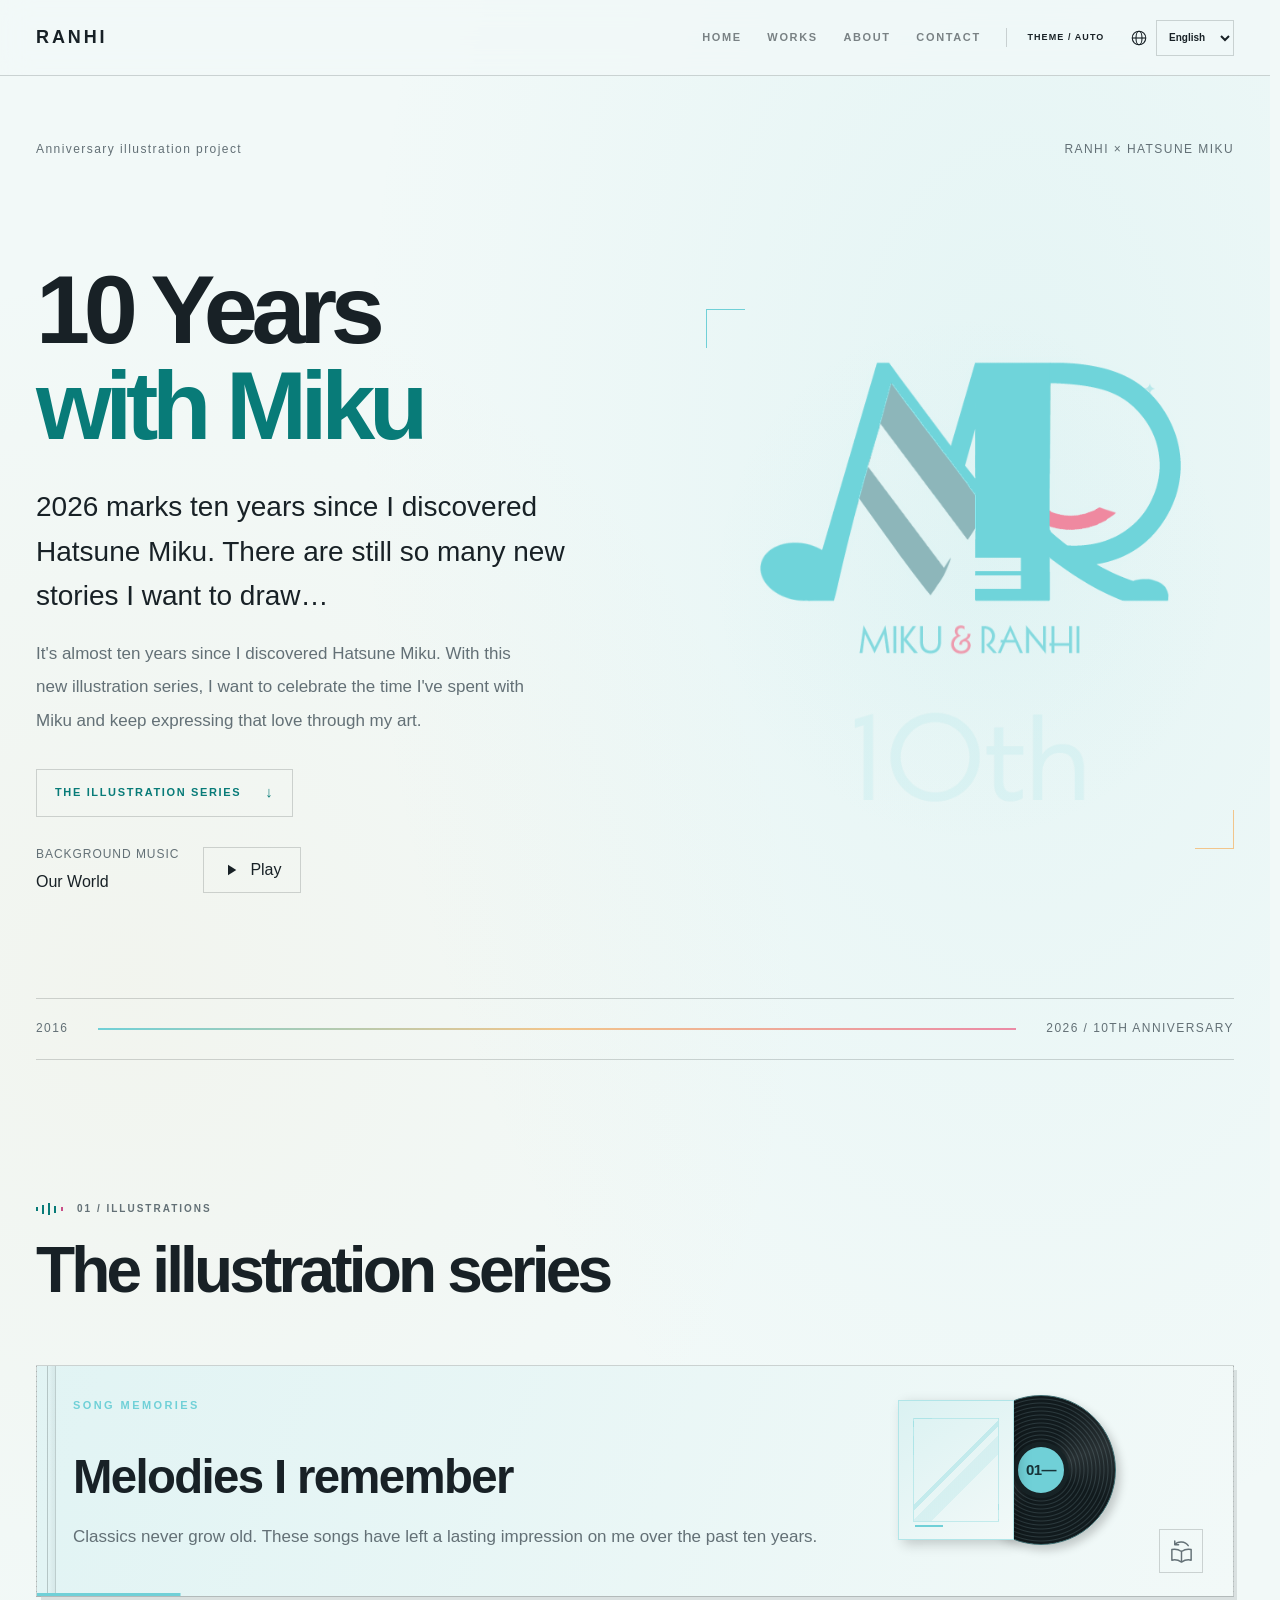
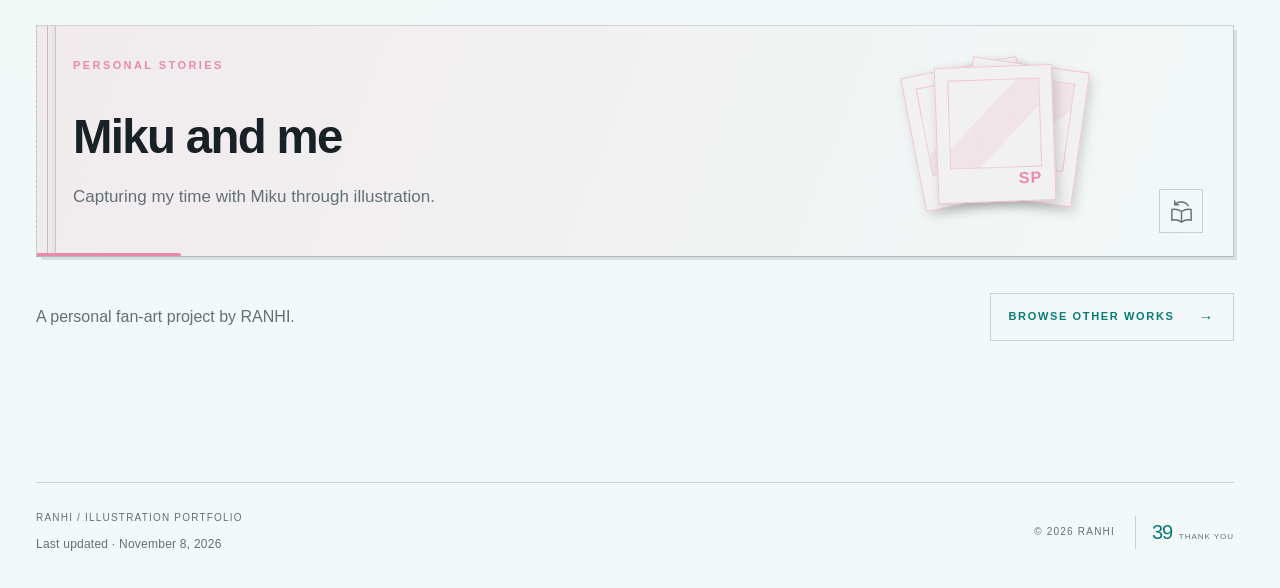
==== 10-years-with-miku/index.html @ 98350a42 "Add Senbonzakura teaser and redesign anniversary albums" ====
<!doctype html>
<html lang="en">
  <head>
    <meta charset="utf-8" />
    <link rel="canonical" href="https://ranhi.net/10-years-with-miku/" />
    <meta name="viewport" content="width=device-width,initial-scale=1" />
    <meta name="description" content="10 Years with Miku — An illustration project by RANHI, celebrating ten years since discovering Hatsune Miku." />
    <title>RANHI — 10 Years with Miku</title>
    <link rel="icon" type="image/png" href="../images/favicon.png" />
    <link rel="apple-touch-icon" href="../images/favicon.png" />
    <script src="../theme.js?v=20261007-1"></script>
    <style>html[data-i18n-state="loading"] body { visibility: hidden; }</style>
    <script src="../i18n.js?v=20261108-5"></script>
    <script src="../anniversary-music.js?v=20261007-1" defer></script>
    <script src="../anniversary-books.js?v=20261108-5" defer></script>
    <script src="../logo-reveal.js?v=20261005-2" defer></script>
    <link rel="stylesheet" href="../style.css" />
    <link rel="stylesheet" href="../atmosphere.css" />
    <link rel="stylesheet" href="../theme.css?v=20260922-8" />
    <link rel="stylesheet" href="../i18n.css?v=20261004-4" />
    <link rel="stylesheet" href="../anniversary.css?v=20261108-5" />
  </head>
  <body class="anniversary-page" data-page-title="anniversaryTitle" data-page-description="anniversaryDescription">
    <header class="site-header">
      <div class="container nav">
        <a class="brand" href="../">RANHI</a>
        <nav class="navlinks" aria-label="Primary">
          <a href="../" data-i18n="home">HOME</a><a href="../works/" data-i18n="works">WORKS</a>
          <a href="../about/" data-i18n="about">ABOUT</a><a href="../contact/" data-i18n="contact">CONTACT</a>
          <button class="theme-toggle" type="button" data-theme-toggle>THEME / AUTO</button>
          <label class="language-picker">
            <svg class="language-icon" viewBox="0 0 24 24" aria-hidden="true" focusable="false">
              <circle cx="12" cy="12" r="9"></circle>
              <ellipse cx="12" cy="12" rx="4" ry="9"></ellipse>
              <path d="M3 12h18"></path>
            </svg>
            <select data-language-select aria-label="Language">
              <option value="zh-Hans" lang="zh-Hans">简体中文</option>
              <option value="zh-Hant" lang="zh-Hant">繁體中文</option>
              <option value="en" lang="en">English</option>
              <option value="ja" lang="ja">日本語</option>
            </select>
          </label>
        </nav>
      </div>
    </header>
    <main>
      <section class="anniversary-hero container" aria-labelledby="anniversary-title">
        <div class="anniversary-topline">
          <p data-i18n="anniversaryLabel">Anniversary illustration project</p>
          <span lang="en">RANHI × HATSUNE MIKU</span>
        </div>
        <div class="anniversary-stage">
          <div>
            <h1 class="anniversary-heading" id="anniversary-title" lang="en"><span>10 Years</span><span>with Miku</span></h1>
            <p class="anniversary-lead" data-i18n="anniversaryLead">2026 marks ten years since I discovered Hatsune Miku. There are still so many new stories I want to draw…</p>
            <p class="anniversary-intro" data-i18n="anniversaryIntro">It's almost ten years since I discovered Hatsune Miku. With this new illustration series, I want to celebrate the time I've spent with Miku and keep expressing that love through my art.</p>
            <a class="text-link" href="#series" data-i18n="anniversaryExplore">THE ILLUSTRATION SERIES <span aria-hidden="true">↓</span></a>
            <div class="anniversary-music" data-music-player>
              <div class="anniversary-music-track">
                <span data-i18n="musicLabel">BACKGROUND MUSIC</span>
                <span lang="en">Our World</span>
              </div>
              <audio id="anniversary-audio" src="../audio/our-world.mp3" preload="none" loop controls></audio>
              <button class="anniversary-music-toggle" type="button" aria-controls="anniversary-audio" data-music-toggle data-state="paused" hidden>
                <svg class="music-play-icon" viewBox="0 0 24 24" aria-hidden="true"><path d="M8 5v14l11-7z" /></svg>
                <svg class="music-pause-icon" viewBox="0 0 24 24" aria-hidden="true"><path d="M6 5h4v14H6zm8 0h4v14h-4z" /></svg>
                <span class="music-play-label" data-i18n="musicPlay">Play</span>
                <span class="music-pause-label" data-i18n="musicPause">Pause</span>
              </button>
              <p class="anniversary-music-error" data-music-error data-i18n="musicError" role="status" hidden>Unable to play the music. Please try again.</p>
            </div>
          </div>
          <div class="anniversary-emblem anniversary-emblem--animated">
            <div class="anniversary-logo-player" data-logo-player role="img" aria-label="MIKU &amp; RANHI 10th" lang="en">
              <!-- Static fallback also supplies the exact final frame and reduced-motion view. -->
              <svg class="anniversary-logo" viewBox="247 289 506 520" aria-hidden="true" focusable="false">
                <image href="../images/10-years-with-miku.png?v=20261004-2" width="1000" height="1000" />
              </svg>
              <canvas class="anniversary-logo-canvas" width="1000" height="1000" aria-hidden="true" hidden></canvas>
            </div>
          </div>
        </div>
        <div class="anniversary-dateline" lang="en">
          <span>2016</span><span class="anniversary-thread" aria-hidden="true"></span><span>2026 / 10TH ANNIVERSARY</span>
        </div>
      </section>
      <section class="section anniversary-series container" id="series" aria-labelledby="series-title">
        <div class="section-head">
          <div>
            <p class="eyebrow" lang="en">01 / ILLUSTRATIONS</p>
            <h2 id="series-title" data-i18n="anniversarySeries">The illustration series</h2>
          </div>
        </div>
        <div class="series-paths" role="group" aria-label="Series">
          <button class="series-path series-path--songs" type="button" aria-controls="song-series" aria-expanded="false" disabled>
            <span class="series-book-cover">
            <span class="series-cover-label" lang="en">SONG MEMORIES</span>
            <span class="series-cover-object cover-record" aria-hidden="true"><span class="cover-record-disc"><span lang="en">01—</span></span><span class="cover-record-jacket"></span><span class="cover-notes"><i>♪</i><i>♫</i><i>♪</i></span></span>
            <strong data-i18n="seriesSongTitle">Melodies I remember</strong>
            <span class="series-cover-description" data-i18n="seriesSongLead">Classics never grow old. These songs have left a lasting impression on me over the past ten years.</span>
            <span class="series-path-arrow" aria-hidden="true"><svg class="book-motion-icon" viewBox="0 0 28 28" aria-hidden="true" focusable="false"><path d="M14 14c-3-2-6-3-10-2v11c4-1 7 0 10 2 3-2 6-3 10-2V12c-4-1-7 0-10 2Zm0 0v11M21 8C18 3 10 3 7 7M7 3v4h4"/></svg></span>
            </span>
          </button>
        <section class="series-track series-track--songs series-book-panel" id="song-series" aria-labelledby="song-title">
          <div class="series-sheet">
          <header class="series-track-heading">
            <p class="eyebrow" lang="en">01— / SONG MEMORIES</p>
            <button class="series-book-close" type="button" data-close-book="song-series" hidden><span data-i18n="seriesBookClose">Close sketchbook</span><svg class="book-motion-icon" viewBox="0 0 28 28" aria-hidden="true" focusable="false"><path d="M14 14c-3-2-6-3-10-2v11c4-1 7 0 10 2 3-2 6-3 10-2V12c-4-1-7 0-10 2Zm0 0v11M7 8c3-5 11-5 14-1m0-4v4h-4"/></svg></button>
            <h3 id="song-title" data-i18n="seriesSongTitle">Melodies I remember</h3>
            <p data-i18n="seriesSongLead">Classics never grow old. These songs have left a lasting impression on me over the past ten years.</p>
          </header>
          <figure class="series-teaser" id="song01">
            <div class="record-sleeve">
              <span class="record-disc" aria-hidden="true"><span>01</span></span>
            <div class="series-teaser-art">
              <img src="../images/01-senbonzakura-teaser.webp" width="1600" height="1600" loading="lazy" decoding="async" alt="Silhouette preview of Hatsune Miku for Senbonzakura" />
            </div>
              <p class="record-catalog" lang="en"><span>RANHI / 10 YEARS WITH MIKU</span><span>01</span></p>
            </div>
            <figcaption class="series-teaser-copy">
              <span class="series-teaser-number" aria-hidden="true">01</span>
              <p class="eyebrow" lang="en">ILLUSTRATION / SONG MEMORIES</p>
              <h4 data-i18n="seriesSong01">Senbonzakura</h4>
              <p class="series-teaser-note" data-i18n="seriesSong01Note">The song that introduced me to Miku.</p>
              <p class="series-teaser-status" data-i18n="seriesTeaser">Preview · In progress</p>
            </figcaption>
          </figure>
          </div>
        </section>
          <button class="series-path series-path--sp" type="button" aria-controls="special-series" aria-expanded="false" disabled>
            <span class="series-book-cover">
            <span class="series-cover-label" lang="en">PERSONAL STORIES</span>
            <span class="series-cover-object cover-pages" aria-hidden="true"><span class="cover-page"></span><span class="cover-page"></span><span class="cover-page"><span lang="en">SP</span></span><span class="cover-sketch-marks"><i></i><i></i><i></i></span></span>
            <strong data-i18n="seriesSpTitle">Miku and me</strong>
            <span class="series-cover-description" data-i18n="seriesSpLead">Capturing my time with Miku through illustration.</span>
            <span class="series-path-arrow" aria-hidden="true"><svg class="book-motion-icon" viewBox="0 0 28 28" aria-hidden="true" focusable="false"><path d="M14 14c-3-2-6-3-10-2v11c4-1 7 0 10 2 3-2 6-3 10-2V12c-4-1-7 0-10 2Zm0 0v11M21 8C18 3 10 3 7 7M7 3v4h4"/></svg></span>
            </span>
          </button>
        <section class="series-track series-track--sp series-book-panel" id="special-series" aria-labelledby="sp-title">
          <div class="series-sheet">
          <header class="series-track-heading">
            <p class="eyebrow" lang="en">SP / PERSONAL STORIES</p>
            <button class="series-book-close" type="button" data-close-book="special-series" hidden><span data-i18n="seriesBookClose">Close sketchbook</span><svg class="book-motion-icon" viewBox="0 0 28 28" aria-hidden="true" focusable="false"><path d="M14 14c-3-2-6-3-10-2v11c4-1 7 0 10 2 3-2 6-3 10-2V12c-4-1-7 0-10 2Zm0 0v11M7 8c3-5 11-5 14-1m0-4v4h-4"/></svg></button>
            <h3 id="sp-title" data-i18n="seriesSpTitle">Miku and me</h3>
            <p data-i18n="seriesSpLead">Capturing my time with Miku through illustration.</p>
          </header>
          <article class="anniversary-artwork" id="sp01" aria-labelledby="sp01-title">
            <div class="series-art-topline"><span class="series-code" lang="en">SP01</span><span data-i18n="sp01Chapter">Our first encounter</span><time datetime="2026-10-27">2026.10.27</time></div>
            <figure class="series-art-figure">
              <a class="series-art-link" href="../images/sp01-meeting-you-is-the-greatest-gift.webp" target="_blank" rel="noopener noreferrer">
                <img src="../images/sp01-meeting-you-is-the-greatest-gift.webp" srcset="../images/sp01-meeting-you-is-the-greatest-gift-1280.webp 1280w, ../images/sp01-meeting-you-is-the-greatest-gift.webp 2560w" sizes="(max-width: 760px) 92vw, (max-width: 1400px) 94vw, 1320px" width="2560" height="1785" loading="lazy" alt="SP01 — Hatsune Miku reaches out from a drawing on a monitor to meet RANHI's hand." />
              </a>
              <figcaption><span lang="en">SP01 / 10 YEARS WITH MIKU</span><a href="../images/sp01-meeting-you-is-the-greatest-gift.webp" target="_blank" rel="noopener noreferrer" data-i18n="seriesViewImage">Open image ↗</a></figcaption>
            </figure>
            <div class="series-art-copy">
              <div><p class="eyebrow" data-i18n="sp01Occasion">24th birthday · Ten years with Miku</p><h4 id="sp01-title" data-i18n="sp01Title">Meeting You Is the Greatest Gift</h4></div>
              <div class="series-art-notes">
                <p data-i18n="sp01Note1">Back in my hometown, I didn't have my usual drawing setup, so this came a little late. I finished it in a loose, sketch-like style to mark my 24th birthday and ten years since discovering Hatsune Miku.</p>
                <p data-i18n="sp01Note2">This is a recreation of a work that あさひクロイ created eleven years ago, revisiting my encounter with Miku around ten years ago. Meeting you was the greatest gift of all.</p>
                <p class="series-credit" data-i18n="sp01Credit">Recreation / tribute: based on a work by あさひクロイ from eleven years ago.</p>
              </div>
            </div>
          </article>
          </div>
        </section>
        </div>
        <div class="anniversary-afterword">
          <p data-i18n="anniversaryPersonal">A personal fan-art project by RANHI.</p>
          <a class="text-link" href="../works/" data-i18n="anniversaryOtherWorks">BROWSE OTHER WORKS <span aria-hidden="true">→</span></a>
        </div>
      </section>
    </main>
    <footer class="footer container">
      <div class="footer-meta">
        <span lang="en">RANHI / ILLUSTRATION PORTFOLIO</span>
        <span class="last-updated"><span data-i18n="lastUpdated">Last updated</span> · <time data-last-updated datetime="2026-11-08">November 8, 2026</time></span>
      </div>
      <div class="footer-signoff">
        <span>© 2026 RANHI</span>
        <span class="miku-signature" lang="en" aria-label="39 — Thank you"><b aria-hidden="true">39</b><small aria-hidden="true">THANK YOU</small></span>
      </div>
    </footer>
  </body>
</html>
---- style.css ----
:root {
  --ink: #182126;
  --paper: #f4f5f2;
  --line: rgba(24, 33, 38, 0.18);
  --muted: #637076;
  --aqua: #67d7d2;
}
* {
  box-sizing: border-box;
}
html {
  scroll-behavior: smooth;
}
body {
  margin: 0;
  background: var(--paper);
  color: var(--ink);
  font-family: Inter, "Noto Sans JP", "Helvetica Neue", Arial, sans-serif;
  line-height: 1.65;
  overflow-x: hidden;
}
a {
  color: inherit;
  text-decoration: none;
}
img {
  display: block;
  max-width: 100%;
}
button {
  font: inherit;
}
.container {
  width: min(1220px, calc(100% - 72px));
  margin: auto;
}
.site-header {
  height: 76px;
  border-bottom: 1px solid var(--line);
  background: rgba(244, 245, 242, 0.9);
  backdrop-filter: blur(15px);
  position: sticky;
  top: 0;
  z-index: 10;
}
.site-header--overlay {
  position: absolute;
  width: 100%;
  background: linear-gradient(#06151c80, transparent);
  border: 0;
  backdrop-filter: none;
  color: #fff;
}
.nav {
  height: 100%;
  display: flex;
  align-items: center;
  justify-content: space-between;
}
.brand {
  font-size: 18px;
  font-weight: 800;
  letter-spacing: 0.16em;
}
.navlinks {
  display: flex;
  align-items: center;
  gap: 30px;
  font-size: 11px;
  font-weight: 600;
  letter-spacing: 0.15em;
}
.navlinks a {
  opacity: 0.55;
  transition: opacity 0.2s;
}
.navlinks a:hover,
.navlinks a[aria-current="page"] {
  opacity: 1;
}
.hero {
  min-height: 100svh;
  position: relative;
  isolation: isolate;
  display: grid;
  align-items: end;
  padding: 132px 0 66px;
  color: #fff;
  overflow: hidden;
}
.hero-background {
  position: absolute;
  inset: -22px;
  background: url("images/cover-the-new-mirai.webp") center/cover no-repeat;
  filter: brightness(0.77) saturate(0.84) blur(5px);
  z-index: -2;
}
.hero-shade {
  position: absolute;
  inset: 0;
  background:
    linear-gradient(115deg, rgba(5, 20, 28, 0.52), rgba(5, 20, 28, 0.04) 65%),
    linear-gradient(0deg, rgba(5, 20, 28, 0.36), transparent 55%);
  z-index: -1;
}
.hero-layout {
  display: flex;
  justify-content: flex-start;
}
.glass-panel {
  width: min(560px, 100%);
  padding: clamp(32px, 5vw, 70px);
  border: 1px solid rgba(255, 255, 255, 0.4);
  background: linear-gradient(
    135deg,
    rgba(255, 255, 255, 0.22),
    rgba(255, 255, 255, 0.06)
  );
  box-shadow:
    0 20px 70px rgba(0, 0, 0, 0.24),
    inset 0 1px rgba(255, 255, 255, 0.28);
  backdrop-filter: blur(18px);
  border-radius: 3px;
}
.eyebrow {
  margin: 0;
  color: var(--muted);
  font-size: 10px;
  font-weight: 600;
  letter-spacing: 0.2em;
}
.eyebrow--light {
  color: rgba(255, 255, 255, 0.83);
}
.glass-panel h1,
.page-intro h1 {
  font-size: clamp(64px, 10vw, 148px);
  line-height: 0.82;
  letter-spacing: -0.075em;
  margin: 30px 0 23px;
}
.hero-subtitle {
  font-size: clamp(17px, 2.1vw, 25px);
  line-height: 1.1;
  letter-spacing: 0.09em;
  margin: 0;
}
.hero-footer {
  margin-top: 64px;
  padding-top: 15px;
  border-top: 1px solid rgba(255, 255, 255, 0.42);
  display: flex;
  align-items: center;
  justify-content: space-between;
  font-size: 10px;
  letter-spacing: 0.17em;
}
.hero-footer a {
  font-weight: 700;
}
.hero-footer span {
  font-size: 1.2em;
}
.section {
  padding: clamp(84px, 11vw, 165px) 0;
}
.section-head {
  display: flex;
  justify-content: space-between;
  align-items: flex-end;
  gap: 32px;
  margin-bottom: 56px;
}
.section h2 {
  font-size: clamp(43px, 6vw, 78px);
  line-height: 0.93;
  letter-spacing: -0.06em;
  margin: 15px 0 0;
}
.text-link {
  display: inline-flex;
  gap: 15px;
  border-bottom: 1px solid currentColor;
  padding-bottom: 7px;
  font-size: 11px;
  font-weight: 700;
  letter-spacing: 0.15em;
  white-space: nowrap;
}
.text-link span {
  font-size: 1.35em;
  line-height: 0.7;
}
.work-grid {
  display: grid;
  grid-template-columns: repeat(2, minmax(0, 1fr));
  gap: 76px 30px;
}
.thumb {
  background: #e4e9e7;
  overflow: hidden;
}
.thumb img {
  width: 100%;
  height: auto;
  transition:
    transform 0.55s cubic-bezier(0.2, 0.7, 0.2, 1),
    filter 0.4s;
}
.work-card:hover img {
  transform: scale(1.018);
  filter: saturate(1.08);
}
.card-meta {
  display: flex;
  justify-content: space-between;
  margin-top: 14px;
  color: var(--muted);
  font-size: 10px;
  letter-spacing: 0.15em;
}
.work-card h3 {
  font-size: clamp(17px, 2vw, 23px);
  letter-spacing: -0.03em;
  line-height: 1.15;
  margin: 10px 0 5px;
}
.work-card p,
.type {
  margin: 0;
  color: var(--muted);
  font-size: 12px;
  letter-spacing: 0.03em;
}
.artist-intro {
  border-top: 1px solid var(--line);
  border-bottom: 1px solid var(--line);
}
.about-grid,
.about-page-grid {
  display: grid;
  grid-template-columns: repeat(2, minmax(0, 1fr));
  gap: clamp(45px, 10vw, 170px);
}
.intro-copy,
.bio {
  font-size: clamp(17px, 2vw, 23px);
  line-height: 1.75;
  margin: 0 0 36px;
}
.contact-callout h2 {
  font-size: clamp(54px, 9.5vw, 145px);
  letter-spacing: -0.08em;
  line-height: 0.82;
  margin: 22px 0 52px;
}
.text-link--large {
  font-size: 13px;
}
.footer {
  border-top: 1px solid var(--line);
  padding: 27px 0 33px;
  display: flex;
  justify-content: space-between;
  color: var(--muted);
  font-size: 10px;
  letter-spacing: 0.12em;
}
.page-intro {
  padding: clamp(92px, 13vw, 170px) 0 clamp(68px, 9vw, 110px);
  border-bottom: 1px solid var(--line);
}
.page-intro h1 {
  margin: 24px 0 30px;
}
.works-intro h1 {
  font-size: clamp(57px, 9vw, 132px);
}
.page-lead {
  max-width: 550px;
  margin: 0;
  color: var(--muted);
  font-size: 15px;
}
.about-page-grid {
  padding: clamp(75px, 10vw, 140px) 0;
}
.facts {
  display: grid;
  grid-template-columns: repeat(2, minmax(0, 1fr));
  gap: 26px;
}
.facts--stack {
  display: grid;
  grid-template-columns: 1fr;
  gap: 24px;
}
.fact {
  border-top: 1px solid var(--line);
  padding-top: 11px;
}
.fact span,
.detail dt,
.notes > span,
.variant > span {
  color: var(--muted);
  font-size: 10px;
  font-weight: 600;
  letter-spacing: 0.16em;
}
.fact strong {
  display: block;
  font-size: 15px;
  line-height: 1.55;
  margin-top: 7px;
}
.fact small {
  color: var(--muted);
  font-size: 11px;
  font-weight: 500;
}
.detail {
  display: grid;
  grid-template-columns: minmax(0, 1.32fr) minmax(290px, 0.68fr);
  align-items: start;
  gap: clamp(42px, 7vw, 104px);
  padding: clamp(75px, 11vw, 145px) 0;
  border-bottom: 1px solid var(--line);
  scroll-margin-top: 76px;
}
.detail-image {
  background: #e4e9e7;
}
.detail-image img {
  width: 100%;
  height: auto;
  opacity: 1;
  transition: opacity 0.11s ease;
}
.detail-image img.is-changing {
  opacity: 0.12;
}
.detail-info {
  padding-top: 6px;
}
.detail-info h2 {
  font-size: clamp(34px, 4.2vw, 58px);
  line-height: 0.98;
  letter-spacing: -0.06em;
  margin: 14px 0 10px;
}
.detail-info .type {
  margin-bottom: 31px;
}
.detail dl {
  display: grid;
  grid-template-columns: repeat(2, minmax(0, 1fr));
  gap: 24px 18px;
  border-top: 1px solid var(--line);
  padding-top: 18px;
  margin: 31px 0 0;
}
.detail dl div {
  min-width: 0;
}
.detail dd {
  font-size: 13px;
  margin: 5px 0 0;
}
.notes {
  border-top: 1px solid var(--line);
  padding-top: 18px;
  margin-top: 42px;
}
.notes p {
  font-size: 13px;
  color: #3d4b50;
  margin: 10px 0 0;
}
.variant {
  display: flex;
  align-items: center;
  justify-content: space-between;
  padding: 14px 0;
  border-top: 1px solid var(--line);
  border-bottom: 1px solid var(--line);
}
.variant > div {
  display: flex;
  gap: 5px;
}
.variant button {
  cursor: pointer;
  width: 34px;
  height: 31px;
  border: 1px solid var(--line);
  color: var(--ink);
  background: transparent;
  font-size: 11px;
  font-weight: 700;
}
.variant button[aria-pressed="true"] {
  background: var(--ink);
  color: var(--paper);
  border-color: var(--ink);
}
.contact-page {
  min-height: calc(100svh - 76px - 72px);
}
.contact-page h1 {
  font-size: clamp(56px, 9vw, 132px);
  line-height: 0.83;
}
.contact-list {
  margin-top: 65px;
  max-width: 700px;
}
.contact-list a {
  border-top: 1px solid var(--line);
  padding: 18px 0;
  display: flex;
  justify-content: space-between;
  font-size: clamp(17px, 2vw, 25px);
  letter-spacing: -0.03em;
}
.contact-list a:last-child {
  border-bottom: 1px solid var(--line);
}
@media (max-width: 760px) {
  .container {
    width: min(100% - 34px, 1220px);
  }
  .site-header {
    height: 64px;
  }
  .navlinks {
    gap: 13px;
    font-size: 9px;
    letter-spacing: 0.11em;
  }
  .brand {
    font-size: 16px;
  }
  .hero {
    padding: 100px 0 32px;
    min-height: 760px;
  }
  .hero-background {
    background-position: 45% center;
    inset: -15px;
  }
  .glass-panel {
    padding: 31px 25px;
  }
  .glass-panel h1 {
    margin-top: 26px;
  }
  .hero-footer {
    margin-top: 48px;
  }
  .section-head {
    display: block;
    margin-bottom: 42px;
  }
  .section-head .text-link {
    margin-top: 28px;
  }
  .work-grid {
    grid-template-columns: 1fr;
    gap: 52px;
  }
  .about-grid,
  .about-page-grid,
  .detail {
    grid-template-columns: 1fr;
    gap: 40px;
  }
  .facts {
    grid-template-columns: 1fr 1fr;
  }
  .detail {
    padding: 74px 0;
  }
  .detail-info {
    padding: 0;
  }
  .footer {
    display: block;
    line-height: 2;
  }
  .footer span {
    display: block;
  }
  .page-intro {
    padding: 90px 0 65px;
  }
  .contact-page {
    min-height: calc(100svh - 64px - 72px);
  }
  .contact-list {
    margin-top: 42px;
  }
  .detail dl {
    gap: 18px;
  }
  .notes {
    margin-top: 32px;
  }
}
---- atmosphere.css ----
/* A quiet colour field behind the portfolio; artwork remains the visual focus. */
body {
  background:
    radial-gradient(
      68rem 46rem at -12% 24%,
      rgba(102, 217, 210, 0.12),
      transparent 62%
    ),
    radial-gradient(
      58rem 44rem at 112% 63%,
      rgba(218, 166, 220, 0.1),
      transparent 61%
    ),
    #f3f7f7;
  background-attachment: fixed;
}

.artist-intro {
  background: linear-gradient(
    100deg,
    rgba(255, 255, 255, 0.34),
    rgba(208, 239, 237, 0.2),
    rgba(255, 255, 255, 0.28)
  );
}
---- theme.css ----
:root,
[data-theme="light"] {
  color-scheme: light;
  --ink: #182126;
  --paper: #f3f7f7;
  --line: rgba(24, 33, 38, 0.18);
  --muted: #637076;
  --surface: rgba(244, 248, 248, 0.9);
  --image-surface: #e4e9e7;
}
html {
  scrollbar-gutter: stable;
  scrollbar-width: thin;
  scrollbar-color: color-mix(in srgb, var(--accent) 62%, var(--paper))
    var(--paper);
}
html::-webkit-scrollbar {
  width: 10px;
}
html::-webkit-scrollbar-track {
  background: var(--paper);
}
html::-webkit-scrollbar-thumb {
  background: color-mix(in srgb, var(--accent) 62%, var(--paper));
  border: 3px solid var(--paper);
  border-radius: 0;
}
html::-webkit-scrollbar-thumb:hover {
  background: color-mix(in srgb, var(--accent) 86%, var(--paper));
}
html::-webkit-scrollbar-corner {
  background: var(--paper);
}
@media (prefers-color-scheme: dark) {
  :root[data-theme="auto"] {
    color-scheme: dark;
    --ink: #edf5f3;
    --paper: #101719;
    --line: rgba(229, 244, 241, 0.18);
    --muted: #a1b1b0;
    --surface: rgba(16, 23, 25, 0.88);
    --image-surface: #1b292b;
  }
}
[data-theme="dark"] {
  color-scheme: dark;
  --ink: #edf5f3;
  --paper: #101719;
  --line: rgba(229, 244, 241, 0.18);
  --muted: #a1b1b0;
  --surface: rgba(16, 23, 25, 0.88);
  --image-surface: #1b292b;
}
body {
  background:
    radial-gradient(
      68rem 46rem at -12% 24%,
      rgba(102, 217, 210, 0.12),
      transparent 62%
    ),
    radial-gradient(
      58rem 44rem at 112% 63%,
      rgba(218, 166, 220, 0.1),
      transparent 61%
    ),
    var(--paper);
}
.site-header {
  background: var(--surface);
}
.thumb,
.detail-image {
  background: var(--image-surface);
}
.artist-intro {
  background: linear-gradient(
    100deg,
    rgba(255, 255, 255, 0.05),
    rgba(79, 165, 160, 0.1),
    rgba(255, 255, 255, 0.04)
  );
}
.notes p {
  color: var(--ink);
}
.theme-toggle {
  border: 0;
  border-left: 1px solid var(--line);
  background: transparent;
  color: inherit;
  padding: 2px 0 2px 20px;
  font-size: 9px;
  font-weight: 700;
  letter-spacing: 0.12em;
  cursor: pointer;
}
.theme-toggle:hover {
  color: var(--aqua);
}
.artist-portrait {
  width: min(190px, 45vw);
  aspect-ratio: 1;
  border-radius: 50%;
  object-fit: cover;
  border: 1px solid var(--line);
  box-shadow: 0 18px 42px rgba(16, 47, 52, 0.15);
}
.artist-copy {
  display: flex;
  align-items: flex-start;
  gap: clamp(24px, 4vw, 55px);
}
@media (max-width: 760px) {
  .theme-toggle {
    padding-left: 12px;
    font-size: 8px;
  }
  .artist-copy {
    display: block;
  }
  .artist-portrait {
    margin-bottom: 28px;
    width: 145px;
  }
}

@media (min-width: 761px) {
  .artist-portrait {
    width: min(135px, 35vw);
  }
  .artist-copy {
    gap: clamp(22px, 2.5vw, 32px);
  }
}

/* The homepage header stays above the cover and becomes glass on scroll. */
:root {
  --paper: #f2f9f8;
  --surface: rgba(242, 249, 248, 0.92);
  --ambient-mint: rgba(100, 220, 208, 0.14);
  --ambient-pink: rgba(219, 167, 211, 0.08);
  --edge-glow: none;
  --hero-overlay:
    linear-gradient(
      120deg,
      rgba(53, 204, 196, 0.08),
      rgba(204, 112, 166, 0.045)
    ),
    linear-gradient(rgba(7, 25, 34, 0.045), rgba(7, 25, 34, 0.1));
}
[data-theme="dark"] {
  --paper: #0b141c;
  --surface: rgba(11, 20, 28, 0.92);
  --image-surface: #13212b;
  --ambient-mint: rgba(57, 187, 181, 0.12);
  --ambient-pink: rgba(126, 108, 174, 0.08);
  --edge-glow: 0 1px 14px rgba(103, 215, 210, 0.09);
  --hero-overlay:
    linear-gradient(120deg, rgba(15, 112, 116, 0.17), rgba(82, 38, 91, 0.14)),
    linear-gradient(rgba(3, 10, 18, 0.16), rgba(3, 10, 18, 0.28));
}
@media (prefers-color-scheme: dark) {
  :root[data-theme="auto"] {
    --paper: #0b141c;
    --surface: rgba(11, 20, 28, 0.92);
    --image-surface: #13212b;
    --ambient-mint: rgba(57, 187, 181, 0.12);
    --ambient-pink: rgba(126, 108, 174, 0.08);
    --edge-glow: 0 1px 14px rgba(103, 215, 210, 0.09);
    --hero-overlay:
      linear-gradient(120deg, rgba(15, 112, 116, 0.17), rgba(82, 38, 91, 0.14)),
      linear-gradient(rgba(3, 10, 18, 0.16), rgba(3, 10, 18, 0.28));
  }
}
body {
  background:
    radial-gradient(
      68rem 46rem at -12% 24%,
      var(--ambient-mint),
      transparent 62%
    ),
    radial-gradient(
      58rem 44rem at 112% 63%,
      var(--ambient-pink),
      transparent 61%
    ),
    var(--paper);
  background-attachment: fixed;
}
html.home-intro-pending,
html.home-intro-pending body {
  overflow: hidden;
}
:root {
  --home-intro-duration: 0.9s;
}
.home-intro-pending .site-header--overlay,
.home-intro-pending .glass-panel {
  pointer-events: none;
}
.home-intro-pending .site-header--overlay {
  transition:
    opacity var(--home-intro-duration) ease,
    transform var(--home-intro-duration) cubic-bezier(0.2, 0.75, 0.22, 1);
}
.home-intro-pending .glass-panel {
  transition:
    opacity var(--home-intro-duration) ease,
    transform var(--home-intro-duration) cubic-bezier(0.2, 0.75, 0.22, 1),
    filter var(--home-intro-duration) ease;
}
.home-intro-pending:not(.home-intro-revealing) .site-header--overlay {
  opacity: 0;
  transform: translateY(-24px);
}
.home-intro-pending:not(.home-intro-revealing) .glass-panel {
  opacity: 0;
  transform: translateX(58px) scale(0.98);
  filter: blur(8px);
}
.home-intro-pending.home-intro-revealing .site-header--overlay,
.home-intro-pending.home-intro-revealing .glass-panel {
  opacity: 1;
  transform: none;
  filter: none;
}
.site-header {
  transition:
    opacity 0.3s ease,
    background-color 0.2s ease,
    color 0.2s ease,
    border-color 0.2s ease;
}
.site-header,
.detail-image,
.variant button[aria-pressed="true"] {
  box-shadow: var(--edge-glow);
}
.footer {
  align-items: center;
  gap: 20px;
}
.footer-signoff {
  display: flex;
  align-items: center;
  gap: 20px;
}
.miku-signature {
  display: inline-flex;
  align-items: baseline;
  gap: 7px;
  padding-left: 16px;
  border-left: 1px solid var(--line);
  color: var(--accent);
}
.miku-signature b {
  font-size: 20px;
  font-weight: 500;
  letter-spacing: -0.06em;
}
.miku-signature small {
  font-size: 8px;
  letter-spacing: 0.12em;
  color: var(--muted);
}
@media (max-width: 760px) {
  .footer .footer-signoff,
  .footer .miku-signature {
    display: inline-flex;
  }
}

/* Miku-inspired accents: mint controls, pink terminals, quiet musical ticks. */
:root {
  --accent: #087b78;
  --accent-fill: #087b78;
  --accent-on: #fff;
  --pink: #c94f88;
}
[data-theme="dark"] {
  --accent: #67d7d2;
  --accent-fill: #67d7d2;
  --accent-on: #102627;
  --pink: #ed91b9;
}
@media (prefers-color-scheme: dark) {
  :root[data-theme="auto"] {
    --accent: #67d7d2;
    --accent-fill: #67d7d2;
    --accent-on: #102627;
    --pink: #ed91b9;
  }
}
.navlinks a {
  position: relative;
}
.navlinks a[aria-current="page"]::after {
  content: "";
  position: absolute;
  left: 0;
  right: 0;
  bottom: -9px;
  height: 2px;
  background: var(--accent);
}
.navlinks a:hover,
.text-link,
.theme-toggle:hover,
.contact-list a:hover,
.work-card:hover h3 {
  color: var(--accent);
}
.variant button[aria-pressed="true"] {
  background: var(--accent-fill);
  border-color: var(--accent-fill);
  color: var(--accent-on);
}
.variant button {
  min-width: 44px;
  min-height: 44px;
}
a:focus-visible,
button:focus-visible {
  outline: 2px solid var(--accent);
  outline-offset: 5px;
}
.eyebrow {
  display: flex;
  align-items: center;
  gap: 12px;
}
.eyebrow::before {
  content: "";
  flex: 0 0 29px;
  height: 12px;
  background-image:
    linear-gradient(var(--accent), var(--accent)),
    linear-gradient(var(--accent), var(--accent)),
    linear-gradient(var(--accent), var(--accent)),
    linear-gradient(var(--accent), var(--accent)),
    linear-gradient(var(--pink), var(--pink));
  background-position:
    0 50%,
    6px 50%,
    12px 50%,
    18px 50%,
    25px 50%;
  background-repeat: no-repeat;
  background-size:
    2px 4px,
    2px 9px,
    2px 12px,
    2px 7px,
    2px 4px;
  animation: miku-wave 1.8s ease-in-out infinite;
}
@keyframes miku-wave {
  0%,
  100% {
    background-size:
      2px 4px,
      2px 9px,
      2px 12px,
      2px 7px,
      2px 4px;
  }
  25% {
    background-size:
      2px 9px,
      2px 5px,
      2px 8px,
      2px 12px,
      2px 6px;
  }
  50% {
    background-size:
      2px 12px,
      2px 7px,
      2px 4px,
      2px 8px,
      2px 11px;
  }
  75% {
    background-size:
      2px 6px,
      2px 12px,
      2px 9px,
      2px 4px,
      2px 8px;
  }
}
.reveal-title {
  opacity: 0;
  transform: translateY(28px);
  filter: blur(3px);
  transition:
    opacity 0.72s ease,
    transform 0.72s cubic-bezier(0.2, 0.75, 0.25, 1),
    filter 0.62s ease;
  will-change: opacity, transform, filter;
}
.reveal-title.is-visible {
  opacity: 1;
  transform: translateY(0);
  filter: blur(0);
}
.page-intro {
  position: relative;
}
.page-intro::after {
  content: "";
  position: absolute;
  bottom: -1px;
  left: 0;
  width: 65px;
  height: 2px;
  background: linear-gradient(
    to right,
    var(--accent) 0 50px,
    transparent 50px 60px,
    var(--pink) 60px
  );
}
.glass-panel {
  border-top: 2px solid rgba(103, 215, 210, 0.7);
}
.site-header--overlay:not(.is-scrolled) {
  --accent: #8beae4;
  --pink: #f3a6ca;
}
.artist-portrait {
  outline: 1px solid var(--accent);
  outline-offset: 5px;
}

.site-header {
  background: color-mix(in srgb, var(--paper) 74%, transparent);
}
.site-header--overlay {
  position: fixed;
  inset: 0 0 auto;
  background: transparent;
  color: #fff;
  border-bottom: 1px solid transparent;
  backdrop-filter: none;
  -webkit-backdrop-filter: none;
  transition:
    background-color 0.2s ease,
    color 0.2s ease,
    border-color 0.2s ease;
}
.site-header--overlay .theme-toggle {
  border-left-color: rgba(255, 255, 255, 0.3);
}
.site-header--overlay.is-scrolled {
  background: var(--surface);
  background: color-mix(in srgb, var(--paper) 74%, transparent);
  color: var(--ink);
  border-bottom-color: var(--line);
  backdrop-filter: blur(18px);
  -webkit-backdrop-filter: blur(18px);
}
.site-header--overlay.is-scrolled .theme-toggle {
  border-left-color: var(--line);
}

/* Short, interaction-led motion: nothing loops or delays reading. */
/* Keep the cover's left-hand portrait clear of the introduction. */
.hero-background {
  filter: none;
}
.hero-shade {
  background: var(--hero-overlay);
}
.hero-layout {
  justify-content: flex-end;
  width: min(1220px, calc(100% - 36px));
  margin-right: 0;
}
.glass-panel {
  width: min(540px, 100%);
  padding: clamp(28px, 3.5vw, 48px);
  color: var(--ink);
  background: var(--surface);
  background: linear-gradient(
    135deg,
    color-mix(in srgb, var(--paper) 78%, transparent),
    color-mix(in srgb, var(--paper) 62%, transparent)
  );
  border: 0;
  border-top: 2px solid var(--accent);
  border-radius: 0;
  box-shadow:
    0 20px 60px rgba(5, 20, 28, 0.18),
    inset 0 1px color-mix(in srgb, var(--accent) 12%, transparent);
  backdrop-filter: blur(18px);
  -webkit-backdrop-filter: blur(18px);
}
.glass-panel .eyebrow {
  color: var(--muted);
}
.glass-panel .hero-footer {
  border-top-color: var(--line);
}
.glass-panel .hero-footer a {
  color: var(--accent-on);
  background: var(--accent-fill);
  border-color: var(--accent-fill);
  box-shadow: 0 8px 22px color-mix(in srgb, var(--accent) 18%, transparent);
}
.glass-panel .hero-footer a:hover,
.glass-panel .hero-footer a:focus-visible {
  color: var(--accent-on);
  border-color: var(--accent);
  background-color: var(--accent-fill);
  box-shadow: 0 10px 28px color-mix(in srgb, var(--accent) 28%, transparent);
}
.glass-panel h1 {
  font-size: clamp(64px, 7vw, 104px);
}
.glass-panel .hero-footer {
  margin-top: 40px;
}
@media (max-width: 760px) {
  .hero-layout {
    justify-content: flex-end;
    width: calc(100% - 17px);
    margin-right: 0;
  }
  .glass-panel {
    width: min(380px, 100%);
    padding: 26px;
  }
  .glass-panel h1 {
    font-size: 64px;
  }
  .glass-panel .hero-footer {
    margin-top: 28px;
  }
}

.variant-stage {
  position: relative;
}
.variant-stage > img {
  transition: none;
}
.variant-stage > .variant-overlay {
  position: absolute;
  inset: 0;
  width: 100%;
  height: 100%;
  object-fit: contain;
  pointer-events: none;
}

.contact-list a {
  padding: 20px 24px;
  gap: 20px;
  overflow-wrap: anywhere;
}
.contact-list a > span {
  flex-shrink: 0;
}
@media (max-width: 760px) {
  .contact-list a {
    padding: 18px 16px;
    gap: 12px;
  }
}

.text-link,
.contact-list a,
.hero-footer a,
.work-card,
.variant button,
.theme-toggle,
.artist-portrait {
  transition:
    transform 0.2s ease,
    color 0.2s ease,
    background-color 0.2s ease,
    border-color 0.2s ease;
}
.text-link > span,
.contact-list a > span,
.hero-footer a > span {
  display: inline-block;
}
.text-link,
.hero-footer a {
  display: inline-flex;
  align-items: center;
  justify-content: space-between;
  gap: 24px;
  min-height: 48px;
  padding: 12px 18px;
  border: 1px solid var(--line);
  border-radius: 0;
  text-decoration: none;
  line-height: 1.4;
}
.text-link > span,
.hero-footer a > span {
  line-height: 1;
}
.hero-footer {
  gap: 16px;
  flex-wrap: wrap;
}
.hero-footer a {
  border-color: rgba(255, 255, 255, 0.45);
  color: #fff;
}
.text-link:focus-visible {
  background-color: color-mix(in srgb, var(--accent) 8%, transparent);
  border-color: var(--accent);
}
.navlinks a::before {
  content: "";
  position: absolute;
  inset: auto 0 -9px;
  height: 2px;
  background: var(--accent);
  transform: scaleX(0);
  transform-origin: left;
  transition: transform 0.2s ease;
}
.navlinks a:focus-visible::before {
  transform: scaleX(1);
}
.variant button:active,
.theme-toggle:active {
  transform: scale(0.95);
}
@media (hover: hover) and (pointer: fine) {
  .navlinks a:hover::before {
    transform: scaleX(1);
  }
  .text-link:hover {
    background-color: color-mix(in srgb, var(--accent) 8%, transparent);
    border-color: var(--accent);
  }
  .hero-footer a:hover {
    background-color: rgba(255, 255, 255, 0.12);
    border-color: #fff;
  }
  .contact-list a:hover {
    background-color: color-mix(in srgb, var(--accent) 5%, transparent);
  }
  .work-card:hover {
    transform: translateY(-3px);
  }
  .work-card:hover img {
    transform: none;
  }
  .home-page .work-card:hover {
    transform: none;
  }
  .home-page .work-card .thumb img {
    transform: scale(1);
    transform-origin: center;
    transition:
      transform 0.8s cubic-bezier(0.2, 0.7, 0.2, 1),
      filter 0.4s ease;
  }
  .home-page .work-card:hover .thumb img,
  .home-page .work-card:focus-visible .thumb img {
    transform: scale(1.045);
    filter: saturate(1.04);
  }
  .artist-portrait:hover {
    transform: none;
  }
  .variant button:hover {
    border-color: var(--accent);
  }
}
@media (prefers-reduced-motion: reduce) {
  html {
    scroll-behavior: auto;
  }
  *,
  *::before,
  *::after {
    transition: none !important;
    animation: none !important;
  }
  .work-card:hover,
  .work-card:hover img,
  .artist-portrait:hover,
  .variant button:active,
  .theme-toggle:active,
  .text-link > span,
  .contact-list a > span,
  .hero-footer a > span {
    transform: none !important;
  }
  .reveal-title {
    opacity: 1 !important;
    transform: none !important;
    filter: none !important;
  }
}
---- i18n.css ----
/* The date records the release, not the visitor's current date. */
.footer-meta {
  display: flex;
  flex-direction: column;
  gap: 8px;
  min-width: 0;
}
.last-updated {
  font-size: 12px;
  line-height: 1.7;
  letter-spacing: 0.02em;
}
.footer .last-updated > span {
  display: inline;
}
html:is(:lang(zh), :lang(ja)) .last-updated {
  font-size: 13px;
}

/* Language controls share the site's sharp-edged, theme-aware design. */
.language-picker {
  display: flex;
  align-items: center;
  gap: 8px;
  min-width: 0;
  font-size: 10px;
  letter-spacing: 0.04em;
}
.language-icon {
  width: 18px;
  height: 18px;
  flex: 0 0 18px;
  fill: none;
  stroke: currentColor;
  stroke-width: 1.5;
}
.language-picker select {
  min-width: 0;
  max-width: 100%;
  min-height: 36px;
  border: 1px solid var(--line);
  border-radius: 0;
  background: transparent;
  color: inherit;
  font: inherit;
  padding: 6px 8px;
  cursor: pointer;
}
.language-picker option {
  color: var(--ink);
  background: var(--paper);
}
.language-picker select:focus-visible {
  outline: 2px solid var(--accent, var(--aqua));
  outline-offset: 3px;
}
.language-picker select:hover {
  border-color: var(--accent, var(--aqua));
}
.navlinks {
  gap: clamp(12px, 2vw, 26px);
}
.navlinks > a,
.theme-toggle {
  white-space: nowrap;
}
html:lang(zh) body {
  font-family: Inter, "Noto Sans SC", "Noto Sans TC", "Microsoft YaHei", "PingFang SC", "PingFang TC", sans-serif;
}
html:lang(zh-Hant) body {
  font-family: Inter, "Noto Sans TC", "PingFang TC", "Microsoft JhengHei", sans-serif;
}
/* CJK headings need more leading than the compact Latin display type. */
html:not(:lang(en)) .section h2,
html:not(:lang(en)) .page-intro h1,
html:not(:lang(en)) .hero-subtitle {
  line-height: 1.2;
  letter-spacing: 0;
  overflow-wrap: anywhere;
}
html:not(:lang(en)) .contact-page h1 {
  font-size: clamp(38px, 6.4vw, 92px);
}
html:not(:lang(en)) .hero-subtitle {
  font-size: clamp(28px, 3.4vw, 48px);
}
/* Translated titles need natural CJK spacing; original event names keep Latin styling. */
[data-artwork-title]:is(:lang(zh), :lang(ja)) {
  line-height: 1.35;
  letter-spacing: 0.02em;
  overflow-wrap: anywhere;
}
@media (max-width: 1050px) {
  .navlinks {
    gap: 14px;
    letter-spacing: 0.04em;
  }
  .theme-toggle {
    padding-left: 12px;
  }
}
/* Two rows keep all four page links and both controls accessible on phones. */
@media (max-width: 800px) {
  .detail {
    scroll-margin-top: 108px;
  }
  .site-header {
    height: auto;
    min-height: 96px;
  }
  .site-header .nav {
    display: grid;
    grid-template-columns: repeat(12, minmax(0, 1fr));
    gap: 8px;
    padding-block: 10px;
  }
  .nav .brand {
    grid-column: 1 / 4;
    grid-row: 1;
  }
  .navlinks {
    display: contents;
  }
  .navlinks > a {
    grid-row: 2;
    grid-column: span 3;
    text-align: center;
    padding-block: 5px;
    font-size: 10px;
    letter-spacing: 0.02em;
  }
  .navlinks .theme-toggle {
    grid-column: 4 / 8;
    grid-row: 1;
    padding: 6px 0;
    border-left: 0;
    font-size: 9px;
    letter-spacing: 0;
  }
  .language-picker {
    grid-column: 8 / 13;
    grid-row: 1;
    justify-content: flex-end;
  }
  .language-picker select {
    width: calc(100% - 26px);
    font-size: 11px;
  }
}

/* Dense CJK glyphs need larger controls, not the Latin display tracking. */
html:is(:lang(zh), :lang(ja)) .navlinks > a,
html:is(:lang(zh), :lang(ja)) .navlinks .theme-toggle,
html:is(:lang(zh), :lang(ja)) .language-picker select,
html:is(:lang(zh), :lang(ja)) .variant > span {
  font-size: 14px;
  line-height: 1.5;
  letter-spacing: 0.02em;
}
html:is(:lang(zh), :lang(ja)) .theme-toggle {
  font-family: inherit;
}
html:is(:lang(zh), :lang(ja)) .text-link,
html:is(:lang(zh), :lang(ja)) .hero-footer a {
  font-size: 16px;
  line-height: 1.5;
  letter-spacing: 0.03em;
}
@media (max-width: 800px) {
  html:is(:lang(zh), :lang(ja)) .navlinks .theme-toggle,
  html:is(:lang(zh), :lang(ja)) .language-picker select {
    letter-spacing: 0;
  }
  html:is(:lang(zh), :lang(ja)) .language-picker select {
    padding-inline: 4px;
  }
  /* Give the longer Japanese labels more room without shrinking the type. */
  html:lang(ja) .site-header .nav {
    column-gap: 4px;
  }
  html:lang(ja) .navlinks > a:nth-child(-n + 2) {
    grid-column: span 2;
  }
  html:lang(ja) .navlinks > a:nth-child(n + 3) {
    grid-column: span 4;
  }
}

/* A single, square-edged A/B switch, matching the rest of the interface. */
.variant .expression-switch {
  position: relative;
  display: grid;
  grid-template-columns: 1fr 1fr;
  width: 104px;
  height: 44px;
  padding: 3px;
  flex: 0 0 104px;
  isolation: isolate;
  border-radius: 0;
  transform: none;
}
.expression-switch::before {
  content: "";
  position: absolute;
  inset: 3px auto 3px 3px;
  width: calc(50% - 3px);
  background: var(--accent, var(--aqua));
  z-index: -1;
  transition: transform 320ms ease-in-out;
}
.expression-switch[aria-checked="true"]::before {
  transform: translateX(100%);
}
.expression-switch > span {
  align-self: center;
  color: var(--muted);
  transition: color 320ms ease;
}
.expression-switch[aria-checked="false"] > span:first-child,
.expression-switch[aria-checked="true"] > span:last-child {
  color: #0b2428;
}
.expression-switch:focus-visible {
  outline: 2px solid var(--accent, var(--aqua));
  outline-offset: 4px;
}
.variant-error {
  color: var(--muted);
  font-size: 13px;
}
.artist-story {
  border-top: 1px solid var(--line);
}
.artist-story h2 {
  max-width: 18ch;
  margin: 0 0 clamp(32px, 5vw, 64px);
  font-size: clamp(30px, 4.4vw, 60px);
  line-height: 1.2;
  overflow-wrap: anywhere;
}
.artist-timeline {
  list-style: none;
  margin: 0;
  padding: 0;
}
.artist-timeline li {
  display: grid;
  grid-template-columns: 120px minmax(0, 1fr);
  gap: clamp(24px, 5vw, 72px);
  padding: 32px 0;
  border-top: 1px solid var(--line);
}
.artist-timeline time {
  font-size: 18px;
  font-weight: 700;
  color: var(--accent, var(--aqua));
}
.artist-timeline h3,
.story-closing h3 {
  font-size: clamp(20px, 2.5vw, 28px);
  line-height: 1.45;
  margin: 0 0 14px;
}
.artist-timeline p,
.story-closing p {
  max-width: 70ch;
  margin: 0;
  font-size: clamp(16px, 1.5vw, 19px);
  line-height: 1.9;
}
.story-closing {
  margin-top: 40px;
  padding: clamp(24px, 4vw, 48px);
  border-left: 2px solid var(--accent, var(--aqua));
  background: color-mix(in srgb, var(--accent, var(--aqua)) 5%, transparent);
}
@media (max-width: 600px) {
  html:lang(en) .works-intro h1 {
    font-size: clamp(36px, 10vw, 60px);
  }
  .artist-timeline li {
    grid-template-columns: 1fr;
    gap: 12px;
  }
}
---- anniversary.css ----
/* A separate visual identity, using the colours of the original anniversary logo. */
.anniversary-page,
.anniversary-promo {
  --anniversary-mint: #70d0d7;
  --anniversary-peach: #f2c58b;
  --anniversary-pink: #eb8aa6;
}
.anniversary-entry {
  padding-top: clamp(48px, 7vw, 96px);
}
.anniversary-promo {
  display: grid;
  grid-template-columns: 150px minmax(0, 1fr) auto;
  align-items: center;
  gap: clamp(24px, 4vw, 58px);
  margin-bottom: 0;
  padding: clamp(24px, 4vw, 48px);
  border-block: 1px solid var(--line);
  background: linear-gradient(110deg, #70d0d716, #f2c58b12);
  transition: background-color 350ms ease, border-color 350ms ease;
}
.anniversary-promo:hover {
  border-color: var(--anniversary-mint);
  background-color: #70d0d709;
}
.anniversary-promo:focus-visible {
  outline: 2px solid var(--accent);
  outline-offset: 5px;
}
.anniversary-logo {
  display: block;
  width: 100%;
  height: auto;
  aspect-ratio: 506 / 520;
  overflow: hidden;
}
.anniversary-promo h2 {
  font-size: clamp(26px, 3.5vw, 44px);
  line-height: 1.12;
  letter-spacing: -0.04em;
  margin: 10px 0 14px;
}
.anniversary-promo p {
  margin: 0;
  line-height: 1.8;
}
.anniversary-kicker {
  font-size: 13px;
  font-weight: 600;
  letter-spacing: 0.1em;
  color: var(--muted);
}
.anniversary-promo-cta {
  display: flex;
  align-items: center;
  gap: 24px;
  padding: 14px 0;
  font-size: 16px;
  white-space: nowrap;
}
.anniversary-page {
  background:
    radial-gradient(ellipse at 80% 20%, #70d0d71b, transparent 46%),
    radial-gradient(ellipse at 10% 45%, #f2c58b16, transparent 42%),
    var(--paper);
}
.anniversary-hero {
  padding-top: clamp(36px, 5vw, 72px);
}
.anniversary-topline,
.anniversary-dateline {
  display: flex;
  align-items: center;
  justify-content: space-between;
  flex-wrap: wrap;
  gap: 16px;
  font-size: 12px;
  letter-spacing: 0.12em;
  color: var(--muted);
}
.anniversary-topline p { margin: 0; }
.anniversary-stage {
  display: grid;
  grid-template-columns: 1.1fr 1fr;
  align-items: center;
  gap: clamp(40px, 7vw, 100px);
  padding-block: clamp(60px, 8vw, 110px);
}
.anniversary-heading {
  font-size: clamp(58px, 7.6vw, 108px);
  font-weight: 600;
  line-height: 0.98;
  letter-spacing: -0.065em;
  margin: 0 0 32px;
}
.anniversary-heading span { display: block; }
.anniversary-heading span:last-child { color: var(--accent); }
.anniversary-lead {
  max-width: 38ch;
  font-size: clamp(20px, 2.2vw, 28px);
  line-height: 1.6;
  margin: 0 0 18px;
}
.anniversary-intro {
  max-width: 54ch;
  font-size: 17px;
  line-height: 1.95;
  margin: 0 0 32px;
  color: var(--muted);
}
.anniversary-emblem {
  position: relative;
  padding: clamp(30px, 4vw, 56px);
  background: radial-gradient(ellipse, #70d0d70d, transparent 70%);
}
/* Music is opt-in; keep the control quiet and consistent with the square UI. */
.anniversary-music {
  display: flex;
  flex-wrap: wrap;
  align-items: center;
  gap: 16px 24px;
  margin-top: 28px;
}
.anniversary-music-track {
  display: grid;
  gap: 5px;
  font-size: 16px;
  color: var(--ink);
}
.anniversary-music-track > span:first-child {
  font-size: 12px;
  letter-spacing: 0.08em;
  color: var(--muted);
}
.anniversary-music-toggle {
  display: inline-flex;
  align-items: center;
  justify-content: center;
  gap: 10px;
  min-height: 46px;
  padding: 11px 18px;
  border: 1px solid var(--line);
  border-radius: 0;
  background: transparent;
  color: var(--ink);
  font: inherit;
  font-size: 16px;
  line-height: 1.4;
  cursor: pointer;
  transition: background-color 200ms ease, border-color 200ms ease, color 200ms ease;
}
.anniversary-music-toggle:hover,
.anniversary-music-toggle[data-state="playing"] {
  border-color: var(--accent);
  background: #70d0d714;
  color: var(--accent);
}
.anniversary-music-toggle:focus-visible {
  outline: 2px solid var(--accent);
  outline-offset: 4px;
}
.anniversary-music-toggle svg { width: 18px; height: 18px; fill: currentColor; }
.music-pause-icon,
.music-pause-label,
.anniversary-music-toggle[data-state="playing"] .music-play-icon,
.anniversary-music-toggle[data-state="playing"] .music-play-label { display: none; }
.anniversary-music-toggle[data-state="playing"] .music-pause-icon,
.anniversary-music-toggle[data-state="playing"] .music-pause-label { display: block; }
.anniversary-music [hidden] { display: none; }
.anniversary-music audio { max-width: 100%; }
.anniversary-music-error {
  flex-basis: 100%;
  margin: 0;
  color: var(--muted);
  font-size: 14px;
}
@media (prefers-reduced-motion: reduce) {
  .anniversary-music-toggle { transition: none; }
}
/* Align the original 1000px animation with the existing logo framing. */
.anniversary-emblem.anniversary-emblem--animated {
  overflow: hidden;
  animation: none !important;
}
.anniversary-logo-player {
  position: relative;
  aspect-ratio: 506 / 520;
}
.anniversary-logo-canvas {
  position: absolute;
  width: calc(100% * 1000 / 506);
  height: calc(100% * 1000 / 520);
  left: calc(-100% * 247 / 506);
  top: calc(-100% * 289 / 520);
  pointer-events: none;
}
.anniversary-logo-canvas[hidden] { display: none; }
@media (prefers-reduced-motion: reduce) {
  .anniversary-logo-canvas { display: none; }
  .anniversary-logo-player > svg { visibility: visible !important; }
}
/* Frame only the transparent margins; never modify or recolour the supplied logo. */
.anniversary-emblem::before,
.anniversary-emblem::after {
  content: "";
  position: absolute;
  width: 38px;
  height: 38px;
}
.anniversary-emblem::before {
  inset: 0 auto auto 0;
  border-top: 1px solid var(--anniversary-mint);
  border-left: 1px solid var(--anniversary-mint);
}
.anniversary-emblem::after {
  inset: auto 0 0 auto;
  border-bottom: 1px solid var(--anniversary-peach);
  border-right: 1px solid var(--anniversary-peach);
}
.anniversary-dateline {
  border-block: 1px solid var(--line);
  padding-block: 20px;
}
.anniversary-thread {
  flex: 1;
  height: 2px;
  margin-inline: 14px;
  background: linear-gradient(90deg, var(--anniversary-mint), var(--anniversary-peach), var(--anniversary-pink));
}
.anniversary-series {
  scroll-margin-top: 120px;
}
.anniversary-page .anniversary-series h2 {
  font-size: clamp(36px, 5vw, 64px);
  line-height: 1.2;
}
.anniversary-waiting {
  display: grid;
  grid-template-columns: 0.65fr 1fr;
  align-items: center;
  gap: clamp(32px, 5vw, 72px);
  padding: clamp(28px, 6vw, 76px);
  border: 1px solid var(--line);
  background: linear-gradient(125deg, #70d0d70c, #f2c58b09);
}
.anniversary-monogram {
  font-size: clamp(90px, 14vw, 190px);
  line-height: 1;
  font-weight: 300;
  letter-spacing: -0.09em;
  color: var(--anniversary-mint);
  user-select: none;
}
.anniversary-monogram span {
  font-size: 0.28em;
  letter-spacing: -0.04em;
  vertical-align: super;
}
.anniversary-status {
  display: inline-flex;
  align-items: center;
  gap: 10px;
  margin: 0;
  font-size: 14px;
  color: var(--muted);
}
.anniversary-status::before {
  content: "";
  width: 6px;
  height: 6px;
  background: var(--anniversary-pink);
}
.anniversary-waiting h3 {
  font-size: clamp(24px, 3vw, 36px);
  line-height: 1.5;
  margin: 16px 0;
}
.anniversary-waiting p:last-child {
  font-size: 17px;
  line-height: 1.9;
  max-width: 48ch;
  color: var(--muted);
  margin: 0;
}
.anniversary-afterword {
  display: flex;
  flex-wrap: wrap;
  align-items: center;
  justify-content: space-between;
  gap: 24px;
  margin-top: 36px;
}
/* Two independent threads: warm personal memories, cool musical memories. */
.series-paths { display: grid; grid-template-columns: minmax(0, 1fr); gap: 28px; padding-top: 0; }
.series-path--sp, .series-track--sp { --track-color: var(--anniversary-pink); }
.series-path--songs, .series-track--songs { --track-color: var(--anniversary-mint); }
.series-path {
  position: relative; isolation: isolate; overflow: visible; perspective: 1100px;
  display: flex; align-items: end;
  min-width: 0; min-height: 280px; padding: 0;
  border: 1px solid var(--line);
  background: repeating-linear-gradient(0deg, var(--paper) 0 4px, var(--line) 4px 5px);
  text-decoration: none; color: var(--ink); font: inherit; text-align: left; cursor: pointer;
  transition: border-color 300ms ease;
}
.series-book-cover {
  position: relative; z-index: 1; display: flex; align-items: end;
  width: 100%; min-height: inherit; padding: 40px 32px 68px;
  transform-origin: left center;
  background: linear-gradient(110deg, color-mix(in srgb, var(--track-color) 13%, var(--paper)), var(--paper));
  box-shadow: 4px 4px 0 color-mix(in srgb, var(--line) 65%, var(--paper));
  transition: transform 620ms cubic-bezier(.22, 1, .36, 1), box-shadow 620ms ease;
}
.series-book-cover::before {
  content: ""; position: absolute; inset: 0 auto 0 10px; width: 7px;
  border-inline: 1px solid var(--line);
  background: linear-gradient(90deg, transparent, color-mix(in srgb, var(--ink) 6%, transparent));
}
.series-path[aria-expanded="true"] .series-book-cover {
  transform: rotateY(-18deg);
  box-shadow: 14px 6px 20px color-mix(in srgb, var(--ink) 12%, transparent);
}
.series-path[aria-expanded="true"] { border-color: var(--track-color); }
.series-book-action { position: absolute; left: 32px; bottom: 24px; font-size: 14px; line-height: 1.5; color: var(--muted); }
.series-path [data-book-close], .series-path[aria-expanded="true"] [data-book-open] { display: none; }
.series-path[aria-expanded="true"] [data-book-close] { display: inline; }
.series-path[aria-expanded="true"] .series-path-arrow { transform: none; }
.series-path:disabled { cursor: default; }
.anniversary-series { overflow-anchor: none; }
.series-book-panel { display: flow-root; margin-top: 0 !important; }
.series-book-panel[hidden] { display: none; }
.series-path[hidden], .series-book-close[hidden] { display: none; }
.series-paths { position: relative; z-index: 2; }
/* A two-sided cover hinges on the left spine, above the stationary paper. */
.series-book-slot { position: relative; display: grid; min-width: 0; isolation: isolate; perspective: 2200px; perspective-origin: 50% 35%; }
.series-book-slot > .series-path,
.series-book-slot > .series-book-panel { grid-area: 1 / 1; align-self: start; min-width: 0; }
.series-book-slot > .series-path { z-index: 2; }
.series-book-back { display: none; }
.series-book-slot.is-turning { overflow: clip; }
.series-book-slot.is-turning > .series-path {
  position: absolute; inset: 0; width: 100%; height: 100%; min-height: 0;
  display: block; background: transparent; transform-origin: left center;
  transform-style: preserve-3d; perspective: none; border: 0; pointer-events: none;
}
.is-turning > .series-path::before, .is-turning > .series-path::after { display: none; }
.series-paths .is-turning .series-book-cover {
  height: 100%; min-height: 0; transform: translateZ(2px); transition: none;
  backface-visibility: hidden; border: 1px solid var(--line);
  box-shadow: 12px 4px 28px rgb(0 0 0 / .22);
}
.is-turning .series-book-back {
  display: block; position: absolute; inset: 0; backface-visibility: hidden;
  transform: rotateY(180deg) translateZ(2px); border: 1px solid var(--line);
  background: linear-gradient(90deg, var(--paper) 85%, color-mix(in srgb, var(--track-color) 20%, var(--paper)));
  box-shadow: inset -8px 0 12px rgb(0 0 0 / .12);
}
.series-turn-shadow {
  position: absolute; z-index: 3; inset: 0; pointer-events: none; opacity: 0;
  transform-origin: left; background: linear-gradient(90deg, rgb(0 0 0 / .65), transparent 80%);
}
.is-turning .series-book-cover > [data-book-close] { display: none; }
.is-turning .series-book-action [data-book-close] { display: none; }
.is-turning .series-book-action [data-book-open] { display: inline; }
.is-turning .series-path-arrow { transform: none; }
/* Each album opens in its own slot; the other cover keeps its size and order. */
.series-paths .series-path { min-height: 180px; }
.series-paths .series-book-cover { padding: 32px 32px 58px; }
.series-paths .series-book-cover > .series-code { font-size: 190px; top: -.05em; left: auto; right: 140px; }
.series-paths .series-path strong { font-size: clamp(28px, 3vw, 38px); }
.series-paths .series-book-action { bottom: 20px; }
.series-paths .series-path-art { top: 52px; width: 88px; }
.series-book-panel { position: relative; z-index: 1; transform-origin: top left; overflow: clip; }
.series-book-panel .series-sheet { animation: none !important; margin-top: 0; }
.series-book-close { display: flex; align-items: center; gap: 14px; float: right; margin: 0 0 16px 20px; padding: 10px 14px; border: 1px solid var(--line); background: var(--paper); color: var(--ink); font: inherit; font-size: 15px; cursor: pointer; transition: border-color 220ms, background 220ms; }
.series-book-close > span:last-child { font-size: 24px; line-height: 1; }
.series-book-close:hover { border-color: var(--track-color); background: color-mix(in srgb, var(--track-color) 12%, var(--paper)); }
.series-book-close:focus-visible { outline: 2px solid var(--accent); outline-offset: 4px; }
.series-track-heading { display: flow-root; }
.series-sheet {
  position: relative; margin-top: 44px; margin-bottom: 12px; padding: clamp(24px, 3vw, 44px);
  border: 1px solid var(--line); border-left: 5px solid color-mix(in srgb, var(--track-color) 60%, var(--paper));
  background: linear-gradient(90deg, color-mix(in srgb, var(--ink) 7%, var(--paper)), var(--paper) 24px);
  box-shadow: 3px 3px 0 var(--paper), 4px 4px 0 var(--line), 7px 7px 0 var(--paper), 8px 8px 0 var(--line);
}
@media (prefers-reduced-motion: no-preference) {
  .series-book-panel:not([hidden]):not([inert]) .series-sheet { animation: series-page-open 620ms cubic-bezier(.22, 1, .36, 1) both; }
  @keyframes series-page-open {
    from { opacity: 0; transform: perspective(1600px) rotateX(6deg) translateY(-12px); transform-origin: center top; }
    to { opacity: 1; transform: perspective(1600px) rotateX(0) translateY(0); transform-origin: center top; }
  }
}
/* A shared track line responds to pointer and keyboard focus. */
.series-path::before {
  content: ""; position: absolute; inset: 0; z-index: -1;
  background: linear-gradient(115deg, transparent 20%, color-mix(in srgb, var(--track-color) 12%, transparent));
  opacity: 0; transition: opacity 400ms ease;
}
.series-path::after {
  content: ""; position: absolute; z-index: 2; inset: auto 0 0; height: 3px; background: var(--track-color);
  transform: scaleX(.12); transform-origin: left; transition: transform 650ms cubic-bezier(.22, 1, .36, 1);
}
.series-path:is(:hover, :focus-visible) { border-color: var(--track-color); }
.series-path:is(:hover, :focus-visible)::before { opacity: 1; }
.series-path:is(:hover, :focus-visible)::after { transform: scaleX(1); }
.series-path[aria-expanded="true"]::after { transform: scaleX(1); }
.series-path:focus-visible, .series-art-link:focus-visible { outline: 2px solid var(--accent); outline-offset: 5px; }
/* Oversized series codes extend above the frame, behind the readable title. */
.series-book-cover > .series-code {
  position: absolute; z-index: 0; left: -.035em; top: -.24em;
  font-size: clamp(190px, 22vw, 280px); font-weight: 900; line-height: 1;
  letter-spacing: -.075em; color: var(--track-color); opacity: .2;
  pointer-events: none; user-select: none;
}
.series-path strong { position: relative; z-index: 2; min-width: 0; padding-right: 40px; font-size: clamp(32px, 3.4vw, 46px); font-weight: 600; line-height: 1.3; }
.series-path-arrow { position: absolute; z-index: 2; right: 28px; bottom: 20px; font-size: 32px; line-height: 1.3; color: var(--muted); transition: color 300ms ease, transform 400ms ease; }
.series-path:is(:hover, :focus-visible) .series-path-arrow { color: var(--ink); }
.series-path-art { position: absolute; z-index: 1; top: 28px; right: 28px; width: 112px; height: 52px; color: var(--track-color); opacity: .65; transition: opacity 300ms ease; }
.series-path:is(:hover, :focus-visible) .series-path-art { opacity: 1; }
.series-path-memory { overflow: visible; fill: var(--paper); stroke: currentColor; stroke-width: 2; }
.series-path-memory .memory-line { fill: none; stroke-dasharray: 200; stroke-dashoffset: 0; }
.series-path:is(:hover, :focus-visible) .memory-line { animation: series-memory-trace 1400ms ease-in-out infinite alternate both; }
.series-path-wave { display: flex; align-items: center; justify-content: space-between; gap: 6px; }
.series-path-wave i { width: 4px; height: var(--bar-height, 40%); background: currentColor; transform-origin: center; }
.series-path-wave i:nth-child(3n+1) { --bar-height: 35%; animation-delay: -160ms; }
.series-path-wave i:nth-child(3n+2) { --bar-height: 85%; animation-delay: -400ms; }
.series-path-wave i:nth-child(3n) { --bar-height: 60%; animation-delay: -640ms; }
.series-path:is(:hover, :focus-visible) .series-path-wave i { animation-name: series-wave-pulse; animation-duration: 1000ms; animation-timing-function: ease-in-out; animation-iteration-count: infinite; }
@keyframes series-memory-trace { from { stroke-dashoffset: 200; } to { stroke-dashoffset: 0; } }
@keyframes series-wave-pulse { 0%, 100% { transform: scaleY(.5); } 50% { transform: scaleY(1); } }
.series-code { font-size: clamp(28px, 3vw, 42px); line-height: 1; letter-spacing: -0.04em; font-variant-numeric: tabular-nums; }
.series-track { margin-top: clamp(64px, 8vw, 112px); scroll-margin-top: 120px; min-width: 0; }
.series-track-heading { border-left: 3px solid var(--track-color); padding-left: 24px; margin-bottom: 36px; }
.series-track-heading h3 { margin: 12px 0 16px; font-size: clamp(28px, 3.6vw, 44px); line-height: 1.35; }
.series-track-heading > p:last-child { max-width: 65ch; margin: 0; font-size: 17px; line-height: 1.9; color: var(--muted); }
.anniversary-artwork { scroll-margin-top: 120px; }
.series-art-topline { display: flex; align-items: center; flex-wrap: wrap; gap: 16px; padding: 22px 0; border-top: 1px solid var(--line); }
.series-art-topline > span:nth-child(2) { font-size: 16px; color: var(--muted); }
.series-art-topline time { margin-left: auto; font-size: 14px; color: var(--muted); }
.series-art-figure { margin: 0; }
.series-art-link { display: block; }
.series-art-figure img { display: block; width: 100%; height: auto; object-fit: contain; }
.series-art-figure figcaption { display: flex; flex-wrap: wrap; justify-content: space-between; gap: 10px; padding: 14px 0; color: var(--muted); font-size: 12px; letter-spacing: 0.04em; }
.series-art-copy { display: grid; grid-template-columns: minmax(0, 1fr) minmax(0, 1.15fr); gap: clamp(28px, 5vw, 72px); margin-top: 24px; }
.series-art-copy h4 { font-size: clamp(28px, 3.4vw, 44px); line-height: 1.5; margin: 18px 0 0; overflow-wrap: anywhere; }
.series-art-copy .eyebrow { font-size: 13px; line-height: 1.8; letter-spacing: 0.04em; }
.series-art-notes p { margin: 0 0 20px; font-size: 17px; line-height: 2; }
.series-art-notes .series-credit { padding-top: 20px; border-top: 1px solid var(--line); color: var(--muted); font-size: 14px; }
/* Tint the supplied transparent silhouette without changing its contours. */
.series-teaser {
  display: grid; grid-template-columns: minmax(0, 1.4fr) minmax(0, 1fr);
  margin: 0; border: 1px solid var(--line);
  background: color-mix(in srgb, var(--anniversary-mint) 5%, var(--paper));
  scroll-margin-top: 120px;
}
.series-teaser-art {
  position: relative; align-self: center;
  background: radial-gradient(ellipse at 75% 20%, color-mix(in srgb, var(--anniversary-pink) 15%, transparent), transparent 65%), var(--paper);
}
.series-teaser-art img { display: block; width: 100%; height: auto; object-fit: contain; }
@supports (mask-image: url("images/01-senbonzakura-teaser.webp")) {
  .series-teaser-art img { opacity: 0; }
  .series-teaser-art::after {
    content: ""; position: absolute; inset: 0;
    background: linear-gradient(145deg, color-mix(in srgb, var(--anniversary-mint) 65%, var(--ink)), color-mix(in srgb, var(--anniversary-mint) 80%, var(--ink)) 65%, color-mix(in srgb, var(--anniversary-pink) 65%, var(--ink)));
    mask: url("images/01-senbonzakura-teaser.webp") center / contain no-repeat;
  }
}
.series-teaser-copy { position: relative; isolation: isolate; overflow: hidden; display: flex; flex-direction: column; justify-content: center; padding: clamp(24px, 3vw, 44px); border-left: 1px solid var(--line); }
.series-teaser-number { position: absolute; z-index: -1; top: -.12em; right: -.02em; font-size: clamp(130px, 20vw, 260px); font-weight: 900; line-height: 1; letter-spacing: -.08em; color: color-mix(in srgb, var(--anniversary-mint) 14%, transparent); user-select: none; }
.series-teaser-copy h4 { margin: 20px 0; font-size: clamp(30px, 3.8vw, 52px); line-height: 1.4; overflow-wrap: anywhere; }
.series-teaser-note { margin: 0; color: var(--muted); font-size: 17px; line-height: 1.9; }
.series-teaser-status { align-self: flex-start; margin: 32px 0 0; padding: 10px 0 0; border-top: 3px solid var(--anniversary-pink); font-size: 14px; letter-spacing: .04em; }
/* Quiet running header and an image-led spread, with a narrow printed gutter. */
.series-sheet > .series-track-heading {
  display: grid; grid-template-columns: minmax(0, 1fr) auto; gap: 10px 24px;
  border: 0; border-bottom: 1px solid var(--line); padding: 0 0 24px; margin-bottom: 32px;
}
.series-sheet > .series-track-heading .eyebrow { grid-column: 1; margin: 0; font-size: 10px; }
.series-sheet > .series-track-heading h3 { grid-column: 1; margin: 0; font-size: clamp(25px, 2.6vw, 34px); }
.series-sheet > .series-track-heading > p:last-child { grid-column: 1; margin: 0; font-size: 15px; line-height: 1.8; }
.series-sheet .series-book-close { grid-column: 2; grid-row: 1 / 4; align-self: start; float: none; margin: 0; padding: 9px 12px; font-size: 14px; background: transparent; }
.series-sheet .series-teaser { grid-template-columns: minmax(0, 1.5fr) minmax(0, 1fr); border: 0; background: none; gap: clamp(28px, 4vw, 60px); }
.series-sheet .series-teaser-art { align-self: start; border: 1px solid var(--line); }
.series-sheet .series-teaser-copy { padding: 36px 0 28px clamp(28px, 4vw, 56px); border: 0; border-left: 1px solid var(--line); justify-content: center; }
.series-sheet .series-teaser-number { position: static; order: -1; font-size: clamp(80px, 10vw, 140px); line-height: 1; letter-spacing: -.07em; color: color-mix(in srgb, var(--track-color) 45%, var(--muted)); margin-bottom: 24px; font-weight: 300; }
.series-sheet .series-teaser-copy h4 { margin: 14px 0 24px; font-size: clamp(30px, 3.5vw, 48px); }
.series-sheet .series-teaser-status { margin-top: 40px; }
.series-sheet .anniversary-artwork { display: grid; grid-template-columns: minmax(0, 1.55fr) minmax(0, 1fr); column-gap: clamp(28px, 4vw, 56px); align-items: start; }
.series-sheet .series-art-topline { grid-column: 1 / -1; border: 0; padding: 0 0 24px; }
.series-sheet .series-art-topline .series-code { color: var(--track-color); font-size: 25px; }
.series-sheet .series-art-figure { grid-column: 1; }
.series-sheet .series-art-copy { grid-column: 2; display: block; margin: 0; padding-left: clamp(24px, 3vw, 40px); border-left: 1px solid var(--line); }
.series-sheet .series-art-copy h4 { font-size: clamp(25px, 2.5vw, 34px); line-height: 1.5; margin: 14px 0 28px; text-wrap: balance; }
.series-sheet .series-art-copy .eyebrow { font-size: 12px; letter-spacing: .02em; }
.series-sheet .series-art-notes p { font-size: 16px; line-height: 1.95; }
.series-sheet .series-art-notes .series-credit { font-size: 13px; }
@media (max-width: 1000px) {
  .series-sheet .anniversary-artwork { grid-template-columns: 1fr; }
  .series-sheet .series-art-copy { grid-column: 1; border: 0; padding: 24px 0 0; display: grid; grid-template-columns: minmax(0, 1fr) minmax(0, 1.3fr); gap: 32px; }
}
@media (max-width: 760px) {
  .series-paths, .series-art-copy { grid-template-columns: 1fr; }
  .series-path { min-height: 250px; }
  .series-book-cover { padding: 32px 24px 64px; }
  .series-book-cover > .series-code { left: 0; font-size: 230px; }
  .series-book-action { left: 24px; bottom: 22px; }
  .series-path strong { font-size: 32px; padding-right: 32px; }
  .series-path-art { top: 24px; right: 20px; width: 88px; height: 44px; }
  .series-path-arrow { right: 24px; bottom: 18px; }
  .series-sheet { padding: 24px 16px; }
  .series-track { scroll-margin-top: 145px; }
  .anniversary-artwork { scroll-margin-top: 145px; }
  .series-teaser { grid-template-columns: 1fr; }
  .series-teaser-copy { border-left: 0; border-top: 1px solid var(--line); }
  .series-paths .series-book-cover { padding: 28px 24px 54px; }
  .series-paths .series-path strong { max-width: 85%; font-size: 28px; }
  .series-paths .series-path-art { width: 52px; right: 18px; }
  .series-paths .series-book-cover > .series-code { right: 65px; font-size: 164px; }
  .series-book-close { float: none; margin: 0 0 20px; width: fit-content; }
  .series-sheet > .series-track-heading { gap: 12px; padding-bottom: 20px; margin-bottom: 24px; }
  .series-sheet > .series-track-heading h3 { grid-column: 1 / -1; font-size: 26px; }
  .series-sheet > .series-track-heading > p:last-child { grid-column: 1 / -1; }
  .series-sheet .series-book-close { grid-row: 1; width: 44px; height: 44px; justify-content: center; padding: 0; }
  .series-sheet .series-book-close > span:first-child { position: absolute; width: 1px; height: 1px; overflow: hidden; clip-path: inset(50%); white-space: nowrap; }
  .series-sheet .series-teaser { grid-template-columns: 1fr; gap: 24px; }
  .series-sheet .series-teaser-copy { padding: 0; border: 0; }
  .series-sheet .series-teaser-number { font-size: 64px; margin-bottom: 16px; }
  .series-sheet .series-teaser-copy h4 { font-size: 32px; margin: 12px 0 18px; }
  .series-sheet .series-teaser-status { margin-top: 24px; }
  .series-sheet .series-art-copy { display: block; }
  .series-sheet .series-art-notes p { font-size: 17px; }
}
/* Cover typography follows a printed sleeve: small series label, bold title, quiet action. */
.series-paths .series-path { min-height: 210px; }
.series-paths .series-book-cover { padding: 70px 36px 64px; }
.series-cover-label { position: absolute; left: 36px; top: 30px; font-size: 11px; font-weight: 600; letter-spacing: .22em; color: var(--track-color); }
.series-paths .series-path strong { max-width: 70%; font-size: clamp(30px, 3.7vw, 48px); font-weight: 650; letter-spacing: -.035em; line-height: 1.25; padding-right: 0; }
.series-paths .series-book-action { left: 36px; bottom: 24px; font-size: 14px; }
.series-paths .series-book-cover > .series-code { font-size: 210px; right: 125px; top: 0; opacity: .12; }
.series-paths .series-path-art { top: 40px; right: 32px; width: 76px; opacity: .6; }
.series-paths .series-path-arrow { display: grid; place-items: center; width: 44px; height: 44px; right: 30px; bottom: 23px; border: 1px solid var(--line); font-size: 25px; }
.series-paths .series-path:hover .series-path-arrow { border-color: var(--track-color); background: color-mix(in srgb, var(--track-color) 10%, transparent); }
/* A square jacket and a decorative vinyl edge, never a simulated music player. */
.series-sheet .series-teaser { grid-template-columns: minmax(0, 1.65fr) minmax(0, 1fr); align-items: center; }
.record-sleeve { position: relative; isolation: isolate; min-width: 0; padding-right: 14%; }
.record-sleeve .series-teaser-art { position: relative; z-index: 1; aspect-ratio: 1; box-shadow: 6px 8px 24px rgb(0 0 0 / .22); }
.record-sleeve .series-teaser-art img { aspect-ratio: 1; object-fit: contain; }
.record-disc {
  position: absolute; z-index: 0; top: 5%; right: 0; width: 80%; aspect-ratio: 1; border-radius: 50%;
  display: grid; place-items: center; border: 1px solid #343c40;
  background: conic-gradient(from 25deg, transparent, #ffffff14 45deg, transparent 85deg, transparent 180deg, #ffffff18 230deg, transparent 270deg), repeating-radial-gradient(circle, #12171b 0 2px, #242b30 3px, #12171b 4px);
  box-shadow: 5px 6px 16px rgb(0 0 0 / .25);
}
.record-disc > span { display: grid; place-items: center; width: 27%; aspect-ratio: 1; border-radius: 50%; border: 8px solid #151b1f; background: var(--anniversary-mint); color: #173d42; font-size: clamp(16px, 3vw, 32px); }
.record-catalog { position: relative; z-index: 1; display: flex; justify-content: space-between; gap: 12px; margin: 16px 0 0; font-size: 10px; letter-spacing: .1em; color: var(--muted); line-height: 1.6; }
.series-sheet .series-teaser-copy { border-left: 0; padding: 24px 0; }
.series-sheet .series-teaser-number { font-size: clamp(54px, 6vw, 82px); font-weight: 650; margin-bottom: 24px; padding-bottom: 20px; border-bottom: 1px solid var(--line); letter-spacing: -.04em; }
.series-sheet .series-teaser-copy h4 { font-size: clamp(32px, 3.8vw, 50px); }
.series-sheet .series-teaser-status { width: 100%; margin-top: 32px; border-top: 1px solid var(--line); padding-top: 18px; }
.series-sheet .series-teaser-status::before { content: ""; display: inline-block; width: 7px; height: 7px; margin-right: 10px; background: var(--anniversary-pink); vertical-align: middle; }
@media (max-width: 760px) {
  .series-paths .series-path { min-height: 200px; }
  .series-paths .series-book-cover { padding: 64px 24px 62px; }
  .series-cover-label { left: 24px; top: 25px; font-size: 9px; letter-spacing: .16em; }
  .series-paths .series-path strong { max-width: 88%; font-size: 30px; }
  .series-paths .series-book-action { left: 24px; bottom: 23px; }
  .series-paths .series-book-cover > .series-code { font-size: 155px; right: 16px; top: 16px; opacity: .1; }
  .series-paths .series-path-art { width: 44px; height: 28px; top: 21px; right: 20px; }
  .series-paths .series-path-arrow { right: 20px; bottom: 16px; width: 38px; height: 38px; }
  .series-sheet .series-teaser { grid-template-columns: 1fr; gap: 20px; }
  .series-sheet .series-teaser-copy { padding: 0; }
  .series-sheet .series-teaser-number { font-size: 48px; padding-bottom: 12px; margin-bottom: 18px; }
  .series-sheet .series-teaser-copy h4 { font-size: 32px; }
  .record-catalog { font-size: 9px; letter-spacing: .04em; }
}
/* Small physical objects distinguish the two series without oversized numbering. */
.series-cover-object { position: absolute; right: 115px; top: 29px; width: 220px; height: 150px; pointer-events: none; }
.series-paths .series-path strong { max-width: calc(100% - 310px); }
.cover-record-disc {
  position: absolute; left: 68px; top: 0; width: 150px; height: 150px; border-radius: 50%;
  display: grid; place-items: center; border: 1px solid color-mix(in srgb, var(--track-color) 35%, #26383a);
  background: conic-gradient(from 25deg, transparent, #ffffff18 45deg, transparent 90deg, transparent 180deg, #ffffff18 230deg, transparent 275deg), repeating-radial-gradient(circle, #111a1d 0 2px, #2b393d 3px, #111a1d 4px);
  box-shadow: 4px 5px 10px rgb(0 0 0 / .2); transition: transform 1100ms cubic-bezier(.22, 1, .36, 1);
}
.cover-record-disc > span { display: grid; place-items: center; width: 56px; height: 56px; border-radius: 50%; background: var(--track-color); color: #173338; font-size: 15px; font-weight: 650; letter-spacing: -.04em; border: 5px solid #172326; }
.cover-record-jacket { position: absolute; inset: 5px auto 5px 0; width: 116px; border: 1px solid color-mix(in srgb, var(--track-color) 50%, var(--paper)); background: linear-gradient(145deg, color-mix(in srgb, var(--track-color) 18%, var(--paper)), var(--paper)); box-shadow: 5px 4px 12px rgb(0 0 0 / .2); }
.cover-record-jacket::before { content: ""; position: absolute; inset: 17px 14px; border: 1px solid color-mix(in srgb, var(--track-color) 35%, transparent); background: linear-gradient(135deg, transparent 46%, color-mix(in srgb, var(--track-color) 30%, transparent) 46% 49%, transparent 49% 54%, color-mix(in srgb, var(--track-color) 15%, transparent) 54% 64%, transparent 64%); }
.cover-record-jacket::after { content: ""; position: absolute; left: 16px; bottom: 12px; width: 28px; border-top: 2px solid var(--track-color); }
.cover-page { position: absolute; top: 11px; left: 40px; width: 118px; height: 136px; border: 1px solid color-mix(in srgb, var(--track-color) 45%, var(--paper)); background: color-mix(in srgb, var(--track-color) 7%, var(--paper)); box-shadow: 3px 5px 12px rgb(0 0 0 / .17); transform-origin: center 90%; transition: transform 700ms cubic-bezier(.22, 1, .36, 1); }
.cover-page:nth-child(1) { transform: rotate(-11deg) translate(-15px, -4px); }
.cover-page:nth-child(2) { transform: rotate(8deg) translate(17px, -5px); }
.cover-page:nth-child(3) { transform: rotate(-2deg); }
.cover-page::before { content: ""; position: absolute; inset: 12px 12px 33px; border: 1px solid color-mix(in srgb, var(--track-color) 35%, transparent); background: linear-gradient(135deg, transparent 38%, color-mix(in srgb, var(--track-color) 13%, transparent) 38% 66%, transparent 66%); }
.cover-page > span { position: absolute; bottom: 9px; right: 12px; color: var(--track-color); font-size: 16px; font-weight: 650; letter-spacing: .08em; }
.cover-record-disc { animation: cover-record-spin 9s linear infinite paused; }
.series-path:is(:hover, :focus-visible) .cover-record-disc { animation-play-state: running; }
.series-path:is(:hover, :focus-visible) .cover-page:nth-child(1) { transform: rotate(-20deg) translate(-24px, -6px); }
.series-path:is(:hover, :focus-visible) .cover-page:nth-child(2) { transform: rotate(17deg) translate(26px, -9px); }
.series-path:is(:hover, :focus-visible) .cover-page:nth-child(3) { transform: rotate(0deg) translateY(-3px); }
@media (max-width: 760px) {
  .series-paths .series-path { min-height: 230px; }
  .series-cover-object { top: 82px; right: 14px; transform: scale(.6); transform-origin: right top; }
  .series-paths .series-path strong { max-width: calc(100% - 118px); font-size: 27px; }
  .series-paths .series-path-arrow { top: 18px; bottom: auto; }
}
/* Descriptions stay in normal flow so all four languages can wrap naturally. */
.series-paths .series-book-cover { flex-direction: column; align-items: flex-start; justify-content: center; gap: 16px; padding: 70px 36px 32px; }
.series-paths .series-path { min-height: 230px; }
.series-cover-description { position: relative; z-index: 2; display: block; max-width: calc(100% - 310px); color: var(--muted); font-size: 17px; line-height: 1.8; text-wrap: pretty; }
.book-motion-icon { width: 27px; height: 27px; fill: none; stroke: currentColor; stroke-width: 1.5; stroke-linecap: round; stroke-linejoin: round; flex: none; }
.cover-notes, .cover-sketch-marks { position: absolute; inset: 0; }
.cover-notes i { position: absolute; left: 164px; top: 38px; color: var(--track-color); font-size: 25px; font-style: normal; opacity: 0; }
.cover-notes i:nth-child(2) { left: 193px; top: 65px; font-size: 20px; animation-delay: .8s; }
.cover-notes i:nth-child(3) { left: 142px; top: 26px; font-size: 18px; animation-delay: 1.6s; }
.series-path:is(:hover, :focus-visible) .cover-notes i { animation-name: cover-note-rise; animation-duration: 2.8s; animation-timing-function: ease-out; animation-iteration-count: infinite; }
.cover-sketch-marks i { position: absolute; width: 22px; height: 2px; right: 12px; top: 35px; background: var(--track-color); transform: rotate(-25deg) scaleX(0); transform-origin: left; opacity: 0; }
.cover-sketch-marks i:nth-child(2) { right: 22px; top: 16px; width: 15px; rotate: -28deg; animation-delay: .6s; }
.cover-sketch-marks i:nth-child(3) { right: 1px; top: 58px; width: 12px; rotate: 30deg; animation-delay: 1.2s; }
.series-path:is(:hover, :focus-visible) .cover-sketch-marks i { animation-name: cover-pencil-stroke; animation-duration: 3.4s; animation-iteration-count: infinite; animation-timing-function: ease-in-out; }
.series-path:is(:hover, :focus-visible) .cover-page:nth-child(3) { animation: cover-paper-breathe 3.4s ease-in-out infinite; }
@keyframes cover-record-spin { to { transform: rotate(360deg); } }
@keyframes cover-note-rise { 0% { opacity: 0; transform: translate(0, 4px) rotate(-12deg); } 22% { opacity: .8; } 100% { opacity: 0; transform: translate(20px, -60px) rotate(12deg); } }
@keyframes cover-pencil-stroke { 0%, 15% { opacity: 0; transform: rotate(-25deg) scaleX(0); } 40%, 55% { opacity: .7; transform: rotate(-25deg) scaleX(1); } 85%, 100% { opacity: 0; transform: rotate(-25deg) scaleX(1); } }
@keyframes cover-paper-breathe { 0%, 100% { transform: rotate(0deg) translateY(-3px); } 50% { transform: rotate(2deg) translateY(-7px); } }
@media (max-width: 760px) {
  .series-paths .series-book-cover { padding: 64px 24px 24px; gap: 14px; }
  .series-paths .series-path strong { min-height: 96px; display: flex; align-items: center; }
  .series-cover-description { max-width: 100%; font-size: 16px; line-height: 1.8; }
  .series-cover-object { top: 80px; }
}
@media (prefers-reduced-motion: reduce) {
  .cover-record-disc, .cover-page { transition: none; animation: none !important; }
  .cover-notes i, .cover-sketch-marks i { animation: none !important; opacity: 0 !important; }
  .series-path:is(:hover, :focus-visible) .cover-record-disc { transform: none; }
  .series-path:is(:hover, :focus-visible) .cover-page:nth-child(1) { transform: rotate(-11deg) translate(-15px, -4px); }
  .series-path:is(:hover, :focus-visible) .cover-page:nth-child(2) { transform: rotate(8deg) translate(17px, -5px); }
  .series-path:is(:hover, :focus-visible) .cover-page:nth-child(3) { transform: rotate(-2deg); }
  .series-path, .series-path::before, .series-path::after, .series-path-art, .series-path-arrow, .series-book-cover { transition: none; }
  .series-path[aria-expanded="true"] .series-book-cover { transform: none; }
  .series-path:is(:hover, :focus-visible) .memory-line,
  .series-path:is(:hover, :focus-visible) .series-path-wave i { animation: none; }
}
.anniversary-afterword p {
  margin: 0;
  font-size: 16px;
  color: var(--muted);
}
@media (prefers-reduced-motion: no-preference) {
  .anniversary-emblem { animation: anniversary-arrive 1s ease-out both; }
  @keyframes anniversary-arrive {
    from { opacity: 0; transform: translateY(14px); }
    to { opacity: 1; transform: translateY(0); }
  }
}
@media (max-width: 900px) {
  .anniversary-promo { grid-template-columns: 120px minmax(0, 1fr); }
  .anniversary-promo-cta { grid-column: 2; padding: 0; }
  .anniversary-stage { gap: 32px; }
  .anniversary-emblem { padding: 24px; }
}
@media (max-width: 650px) {
  .anniversary-stage { grid-template-columns: 1fr; padding-block: 48px; }
  .anniversary-emblem { grid-row: 1; width: min(100%, 300px); justify-self: center; }
  .anniversary-heading { font-size: clamp(55px, 12vw, 78px); }
  .anniversary-topline { font-size: 11px; letter-spacing: 0.06em; }
  .anniversary-dateline { font-size: 11px; letter-spacing: 0.04em; }
  .anniversary-thread { margin-inline: 0; }
  .anniversary-waiting { grid-template-columns: 1fr; }
  .anniversary-monogram { font-size: 100px; }
  .anniversary-promo { grid-template-columns: 1fr; gap: 20px; }
  .anniversary-promo .anniversary-logo { width: 110px; }
  .anniversary-promo-cta { grid-column: 1; }
}
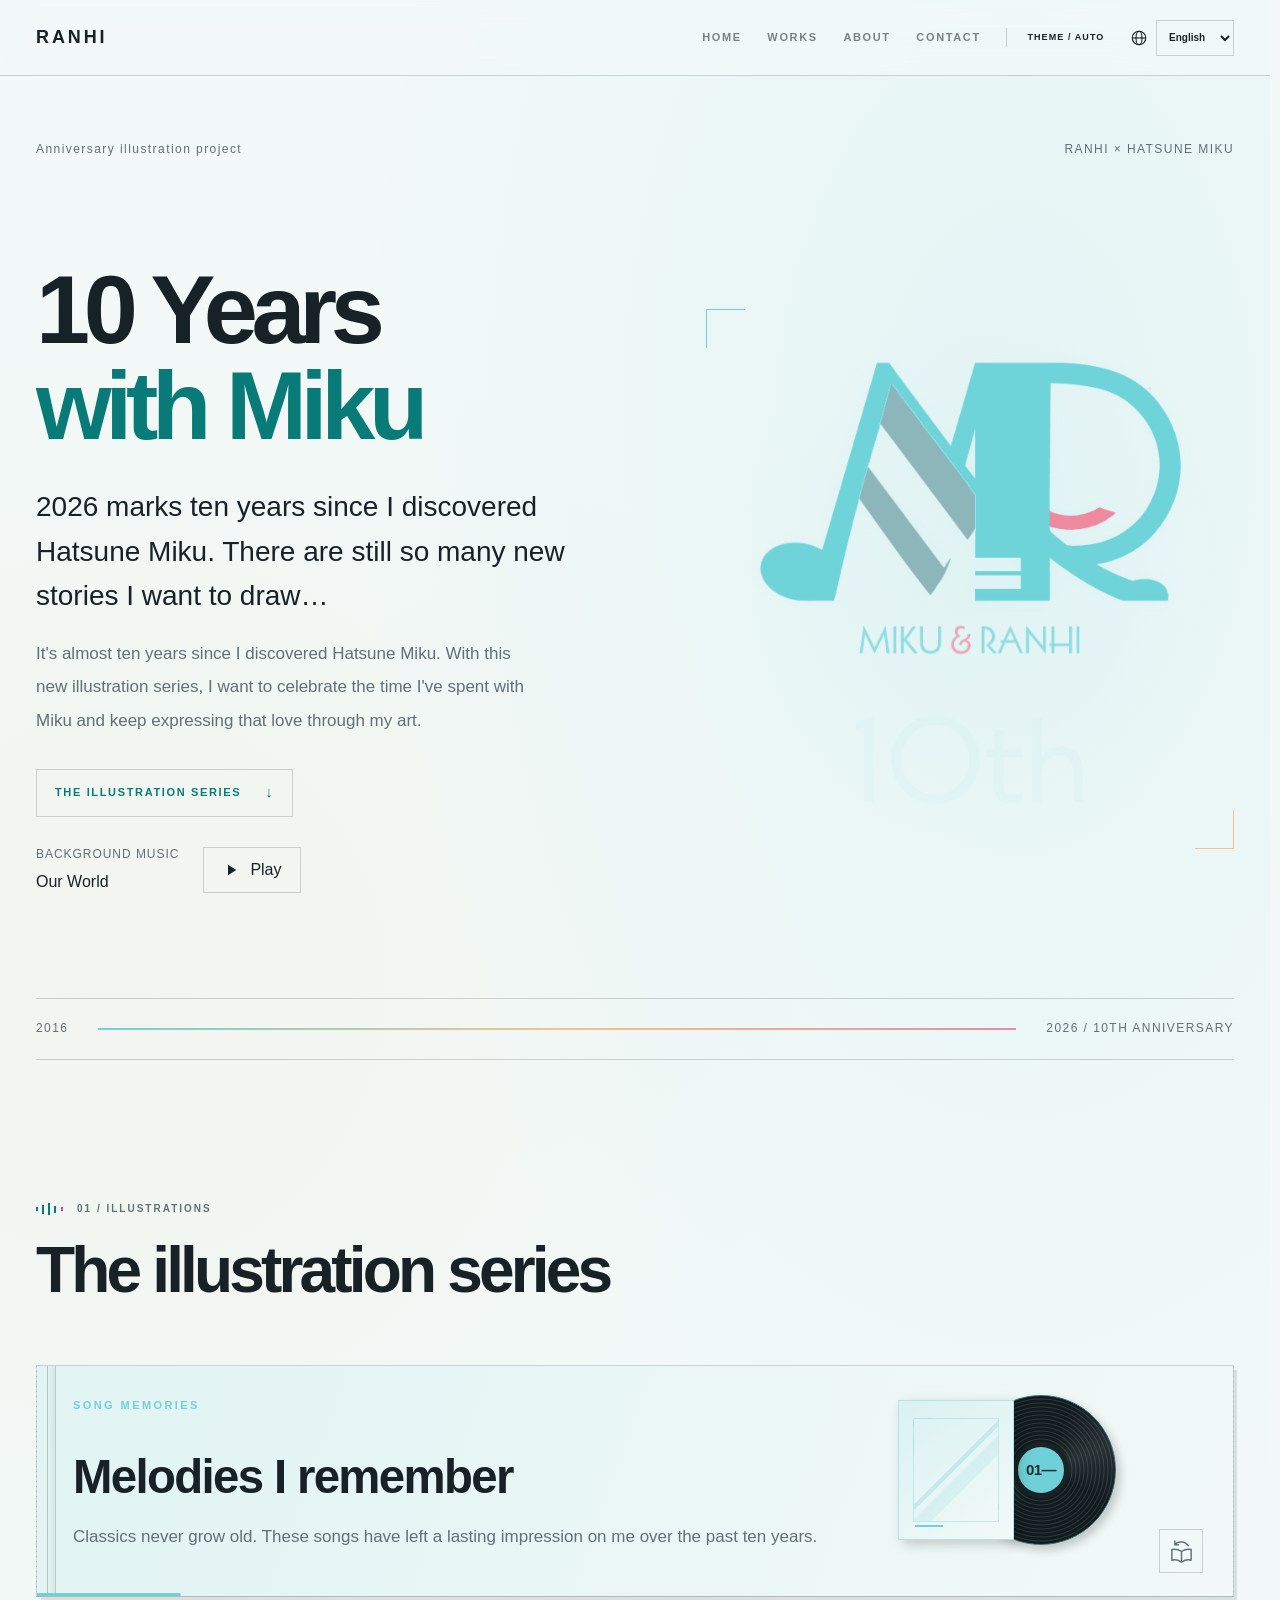
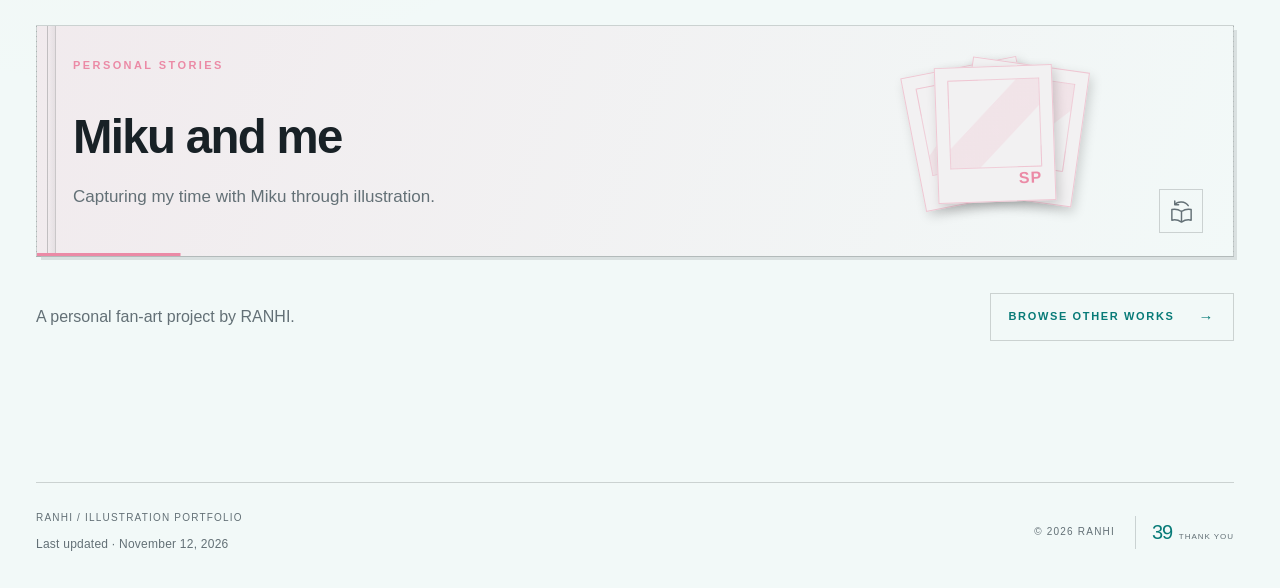
==== commit 2e8b1982: "Publish Senbonzakura artwork and unify image viewing" ====
--- a/10-years-with-miku/index.html
+++ b/10-years-with-miku/index.html
@@ -10,15 +10,17 @@
     <link rel="apple-touch-icon" href="../images/favicon.png" />
     <script src="../theme.js?v=20261007-1"></script>
     <style>html[data-i18n-state="loading"] body { visibility: hidden; }</style>
-    <script src="../i18n.js?v=20261108-5"></script>
+    <script src="../i18n.js?v=20261112-6"></script>
     <script src="../anniversary-music.js?v=20261007-1" defer></script>
-    <script src="../anniversary-books.js?v=20261108-5" defer></script>
+    <script src="../anniversary-books.js?v=20261112-5" defer></script>
     <script src="../logo-reveal.js?v=20261005-2" defer></script>
-    <link rel="stylesheet" href="../style.css" />
+    <link rel="stylesheet" href="../style.css?v=20261112-5" />
     <link rel="stylesheet" href="../atmosphere.css" />
     <link rel="stylesheet" href="../theme.css?v=20260922-8" />
     <link rel="stylesheet" href="../i18n.css?v=20261004-4" />
-    <link rel="stylesheet" href="../anniversary.css?v=20261108-5" />
+    <link rel="stylesheet" href="../anniversary.css?v=20261112-5" />
+    <link rel="stylesheet" href="../image-viewer.css?v=20261112-1" />
+    <script src="../image-viewer.js?v=20261112-1" defer></script>
   </head>
   <body class="anniversary-page" data-page-title="anniversaryTitle" data-page-description="anniversaryDescription">
     <header class="site-header">
@@ -110,22 +112,56 @@
             <h3 id="song-title" data-i18n="seriesSongTitle">Melodies I remember</h3>
             <p data-i18n="seriesSongLead">Classics never grow old. These songs have left a lasting impression on me over the past ten years.</p>
           </header>
-          <figure class="series-teaser" id="song01">
+          <figure class="series-album senbonzakura" id="song01">
+            <svg class="sakura-ornaments" aria-hidden="true" focusable="false" viewBox="0 0 320 480" fill="none">
+              <!-- Quiet printed motifs for the album's margin, never over the artwork. -->
+              <g stroke="#ba7186" stroke-width="1.2"><g class="sakura-blossom">
+                <path d="M216 88c-32-18-42-43-24-48 10-3 20 10 24 20 4-10 14-23 24-20 18 5 8 30-24 48Zm0 0c7-36 27-54 37-39 6 9-3 22-11 29 11 1 27 7 27 17 0 19-26 17-53-7Zm0 0c36-5 59 8 47 22-7 8-22 3-31-2 2 11 1 28-9 31-18 6-24-20-7-51Zm0 0c16 33 11 59-6 52-10-4-10-20-8-30-10 5-26 9-32 0-11-15 12-29 46-22Zm0 0c-26 25-52 28-51 10 0-11 15-16 25-18-8-8-17-22-10-30 11-15 31 2 36 38Z"/>
+                <circle cx="216" cy="88" r="5"/></g>
+                <path class="sakura-petal" d="M284 157c-11-13-17-1-10 16 11-1 18-7 10-16Z" fill="#ba7186" fill-opacity=".45"/>
+            <path class="sakura-petal" d="M163 196c-17 0-15 11 1 17 8-7 11-16-1-17Z" fill="#ba7186" fill-opacity=".45"/>
+            <path class="sakura-petal" d="M264 258c-8-15-16-5-13 13 11 2 20-2 13-13Z" fill="#ba7186" fill-opacity=".45"/>
+              </g>
+              <g stroke="#a46c69" stroke-width="1">
+                <path d="M224 376v104"/><g class="sakura-pinwheel"><path d="M224 376l-59-16 40-43 19 59 16-59 43 40-59 19 59 16-40 43-19-59-16 59-43-40 59-19Z"/>
+                <path d="m224 376-19-59-6 43 25 16 16-59 0 44-16 15 59 16-43 0-16-16-16 59 0-44 16-15Z" fill="#a46c69" fill-opacity=".22"/>
+                <circle cx="224" cy="376" r="5" fill="#a46c69"/></g>
+              </g>
+            </svg>
             <div class="record-sleeve">
               <span class="record-disc" aria-hidden="true"><span>01</span></span>
-            <div class="series-teaser-art">
-              <img src="../images/01-senbonzakura-teaser.webp" width="1600" height="1600" loading="lazy" decoding="async" alt="Silhouette preview of Hatsune Miku for Senbonzakura" />
+            <div class="series-album-art">
+              <a class="series-art-link" href="../images/01-senbonzakura.webp?v=20261112-2">
+                <img src="../images/01-senbonzakura.webp?v=20261112-2" srcset="../images/01-senbonzakura-1280.webp?v=20261112-2 1280w, ../images/01-senbonzakura.webp?v=20261112-2 2560w" sizes="(max-width: 760px) 80vw, 48vw" width="2560" height="2560" loading="lazy" decoding="async" alt="Hatsune Miku in her Senbonzakura outfit, surrounded by cherry blossoms and pinwheels" />
+              </a>
             </div>
               <p class="record-catalog" lang="en"><span>RANHI / 10 YEARS WITH MIKU</span><span>01</span></p>
             </div>
-            <figcaption class="series-teaser-copy">
-              <span class="series-teaser-number" aria-hidden="true">01</span>
-              <p class="eyebrow" lang="en">ILLUSTRATION / SONG MEMORIES</p>
-              <h4 data-i18n="seriesSong01">Senbonzakura</h4>
-              <p class="series-teaser-note" data-i18n="seriesSong01Note">The song that introduced me to Miku.</p>
-              <p class="series-teaser-status" data-i18n="seriesTeaser">Preview · In progress</p>
+            <figcaption class="series-album-copy">
+              <div class="song-edition-heading">
+                <span class="series-album-number" aria-hidden="true">01</span>
+                <h4 data-i18n="seriesSong01">Senbonzakura</h4>
+              </div>
+              <dl class="song-credits">
+                <div><dt data-i18n="songCreditMusic">Music / P</dt><dd>黒うさP / WhiteFlame</dd></div>
+                <div><dt data-i18n="songCreditDesign">Costume design</dt><dd>一斗まる <span class="song-costume" lang="ja">壱ノ桜・桜花</span></dd></div>
+              </dl>
+              <div class="song-source-links">
+                <a href="https://www.nicovideo.jp/watch/sm15630734" target="_blank" rel="noopener noreferrer" data-i18n="songOriginalLink">Listen to the original</a>
+                <a href="https://info.miku.sega.jp/3245" target="_blank" rel="noopener noreferrer" data-i18n="songDesignLink">Official costume details</a>
+              </div>
+              <p class="series-art-date"><time datetime="2026-11-11">2026.11.11</time></p>
             </figcaption>
           </figure>
+          <section class="song-liner-notes" aria-labelledby="song01-notes-title">
+            <div><p class="eyebrow" lang="en">LINER NOTES</p><h5 id="song01-notes-title" data-i18n="song01NotesTitle">It started with this song</h5></div>
+            <div class="song-liner-copy">
+              <p data-i18n="song01Note1">About ten years ago, I happened across a Project DIVA video of Senbonzakura on a music platform. At first, I was simply drawn to the character on screen and wanted to know who she was. That curiosity led me to Hatsune Miku. Looking back, that chance encounter was the beginning of these ten years.</p>
+              <p data-i18n="song01Note2">On September 17, 2026, Senbonzakura marked fifteen years since its original upload to Niconico. The familiar melody still moves me. Its interweaving of old and new imagery also brings to mind the way tradition and modernity coexist in Japan, and the everyday lives of ordinary people through changing times.</p>
+              <p data-i18n="song01Note3">In these unsettled times, I value all the more the simple freedom to listen to music, draw, and get to know one another in peace. I sincerely hope that young people in Japan and around the world can find more ways to connect and fewer barriers between them; that they have the courage to protect their homes and peace in the face of oppression and violence; and that they remain curious and open to new things.</p>
+              <p class="series-credit" data-i18n="song01Credit">Creative collaboration: あさひクロイ contributed to part of the creative process for this illustration. My sincere thanks for the thoughtful guidance.</p>
+            </div>
+          </section>
           </div>
         </section>
           <button class="series-path series-path--sp" type="button" aria-controls="special-series" aria-expanded="false" disabled>
@@ -174,7 +210,7 @@
     <footer class="footer container">
       <div class="footer-meta">
         <span lang="en">RANHI / ILLUSTRATION PORTFOLIO</span>
-        <span class="last-updated"><span data-i18n="lastUpdated">Last updated</span> · <time data-last-updated datetime="2026-11-08">November 8, 2026</time></span>
+        <span class="last-updated"><span data-i18n="lastUpdated">Last updated</span> · <time data-last-updated datetime="2026-11-12">November 12, 2026</time></span>
       </div>
       <div class="footer-signoff">
         <span>© 2026 RANHI</span>
--- a/style.css
+++ b/style.css
@@ -232,6 +232,25 @@
   font-size: 12px;
   letter-spacing: 0.03em;
 }
+/* Anniversary editions share a label across the home cards and works archive. */
+.anniversary-work-badge {
+  display: inline-flex; align-items: center; gap: 14px;
+  max-width: 100%; padding: 9px 12px;
+  border-left: 3px solid #70d0d7;
+  background: linear-gradient(105deg, rgb(112 208 215 / .12), rgb(235 138 166 / .08));
+  color: var(--ink); font-size: 10px; letter-spacing: .1em; line-height: 1.6;
+}
+.anniversary-work-badge b { color: var(--muted); font-size: 13px; letter-spacing: .03em; }
+.work-card--anniversary .anniversary-work-badge { margin-top: 14px; }
+.anniversary-work-label {
+  display: flex; align-items: center; flex-wrap: wrap; gap: 12px;
+  width: fit-content; max-width: 100%; margin: 16px 0 28px;
+  font-size: 12px; line-height: 1.6; color: var(--muted);
+  transition: color .25s;
+}
+.anniversary-work-label:hover { color: var(--ink); }
+.anniversary-work-label:focus-visible { outline: 2px solid #70d0d7; outline-offset: 5px; }
+.detail--anniversary .detail-image { border-bottom: 3px solid #70d0d7; }
 .artist-intro {
   border-top: 1px solid var(--line);
   border-bottom: 1px solid var(--line);
@@ -377,6 +396,7 @@
   color: #3d4b50;
   margin: 10px 0 0;
 }
+.notes--paragraphs p { white-space: pre-line; }
 .variant {
   display: flex;
   align-items: center;
@@ -507,3 +527,6 @@
     margin-top: 32px;
   }
 }
+
+/* Artwork attribution uses a quiet divider and a single line of text. */
+.series-credit { margin: 24px 0 0; padding-top: 20px; border-top: 1px solid var(--line); color: var(--muted); font-size: 13px; line-height: 2; }
--- a/anniversary.css
+++ b/anniversary.css
@@ -446,31 +446,22 @@
 .series-art-copy .eyebrow { font-size: 13px; line-height: 1.8; letter-spacing: 0.04em; }
 .series-art-notes p { margin: 0 0 20px; font-size: 17px; line-height: 2; }
 .series-art-notes .series-credit { padding-top: 20px; border-top: 1px solid var(--line); color: var(--muted); font-size: 14px; }
-/* Tint the supplied transparent silhouette without changing its contours. */
-.series-teaser {
+/* Song illustrations use a square album sleeve. */
+.series-album {
   display: grid; grid-template-columns: minmax(0, 1.4fr) minmax(0, 1fr);
   margin: 0; border: 1px solid var(--line);
   background: color-mix(in srgb, var(--anniversary-mint) 5%, var(--paper));
   scroll-margin-top: 120px;
 }
-.series-teaser-art {
+.series-album-art {
   position: relative; align-self: center;
   background: radial-gradient(ellipse at 75% 20%, color-mix(in srgb, var(--anniversary-pink) 15%, transparent), transparent 65%), var(--paper);
 }
-.series-teaser-art img { display: block; width: 100%; height: auto; object-fit: contain; }
-@supports (mask-image: url("images/01-senbonzakura-teaser.webp")) {
-  .series-teaser-art img { opacity: 0; }
-  .series-teaser-art::after {
-    content: ""; position: absolute; inset: 0;
-    background: linear-gradient(145deg, color-mix(in srgb, var(--anniversary-mint) 65%, var(--ink)), color-mix(in srgb, var(--anniversary-mint) 80%, var(--ink)) 65%, color-mix(in srgb, var(--anniversary-pink) 65%, var(--ink)));
-    mask: url("images/01-senbonzakura-teaser.webp") center / contain no-repeat;
-  }
-}
-.series-teaser-copy { position: relative; isolation: isolate; overflow: hidden; display: flex; flex-direction: column; justify-content: center; padding: clamp(24px, 3vw, 44px); border-left: 1px solid var(--line); }
-.series-teaser-number { position: absolute; z-index: -1; top: -.12em; right: -.02em; font-size: clamp(130px, 20vw, 260px); font-weight: 900; line-height: 1; letter-spacing: -.08em; color: color-mix(in srgb, var(--anniversary-mint) 14%, transparent); user-select: none; }
-.series-teaser-copy h4 { margin: 20px 0; font-size: clamp(30px, 3.8vw, 52px); line-height: 1.4; overflow-wrap: anywhere; }
-.series-teaser-note { margin: 0; color: var(--muted); font-size: 17px; line-height: 1.9; }
-.series-teaser-status { align-self: flex-start; margin: 32px 0 0; padding: 10px 0 0; border-top: 3px solid var(--anniversary-pink); font-size: 14px; letter-spacing: .04em; }
+.series-album-art img { display: block; width: 100%; height: auto; object-fit: contain; }
+.series-album-copy { position: relative; isolation: isolate; overflow: hidden; display: flex; flex-direction: column; justify-content: center; padding: clamp(24px, 3vw, 44px); border-left: 1px solid var(--line); }
+.series-album-number { position: absolute; z-index: -1; top: -.12em; right: -.02em; font-size: clamp(130px, 20vw, 260px); font-weight: 900; line-height: 1; letter-spacing: -.08em; color: color-mix(in srgb, var(--anniversary-mint) 14%, transparent); user-select: none; }
+.series-album-copy h4 { margin: 20px 0; font-size: clamp(30px, 3.8vw, 52px); line-height: 1.4; overflow-wrap: anywhere; }
+.series-album-note { margin: 0; color: var(--muted); font-size: 17px; line-height: 1.9; }
 /* Quiet running header and an image-led spread, with a narrow printed gutter. */
 .series-sheet > .series-track-heading {
   display: grid; grid-template-columns: minmax(0, 1fr) auto; gap: 10px 24px;
@@ -480,12 +471,11 @@
 .series-sheet > .series-track-heading h3 { grid-column: 1; margin: 0; font-size: clamp(25px, 2.6vw, 34px); }
 .series-sheet > .series-track-heading > p:last-child { grid-column: 1; margin: 0; font-size: 15px; line-height: 1.8; }
 .series-sheet .series-book-close { grid-column: 2; grid-row: 1 / 4; align-self: start; float: none; margin: 0; padding: 9px 12px; font-size: 14px; background: transparent; }
-.series-sheet .series-teaser { grid-template-columns: minmax(0, 1.5fr) minmax(0, 1fr); border: 0; background: none; gap: clamp(28px, 4vw, 60px); }
-.series-sheet .series-teaser-art { align-self: start; border: 1px solid var(--line); }
-.series-sheet .series-teaser-copy { padding: 36px 0 28px clamp(28px, 4vw, 56px); border: 0; border-left: 1px solid var(--line); justify-content: center; }
-.series-sheet .series-teaser-number { position: static; order: -1; font-size: clamp(80px, 10vw, 140px); line-height: 1; letter-spacing: -.07em; color: color-mix(in srgb, var(--track-color) 45%, var(--muted)); margin-bottom: 24px; font-weight: 300; }
-.series-sheet .series-teaser-copy h4 { margin: 14px 0 24px; font-size: clamp(30px, 3.5vw, 48px); }
-.series-sheet .series-teaser-status { margin-top: 40px; }
+.series-sheet .series-album { grid-template-columns: minmax(0, 1.5fr) minmax(0, 1fr); border: 0; background: none; gap: clamp(28px, 4vw, 60px); }
+.series-sheet .series-album-art { align-self: start; border: 1px solid var(--line); }
+.series-sheet .series-album-copy { padding: 36px 0 28px clamp(28px, 4vw, 56px); border: 0; border-left: 1px solid var(--line); justify-content: center; }
+.series-sheet .series-album-number { position: static; order: -1; font-size: clamp(80px, 10vw, 140px); line-height: 1; letter-spacing: -.07em; color: color-mix(in srgb, var(--track-color) 45%, var(--muted)); margin-bottom: 24px; font-weight: 300; }
+.series-sheet .series-album-copy h4 { margin: 14px 0 24px; font-size: clamp(30px, 3.5vw, 48px); }
 .series-sheet .anniversary-artwork { display: grid; grid-template-columns: minmax(0, 1.55fr) minmax(0, 1fr); column-gap: clamp(28px, 4vw, 56px); align-items: start; }
 .series-sheet .series-art-topline { grid-column: 1 / -1; border: 0; padding: 0 0 24px; }
 .series-sheet .series-art-topline .series-code { color: var(--track-color); font-size: 25px; }
@@ -511,8 +501,8 @@
   .series-sheet { padding: 24px 16px; }
   .series-track { scroll-margin-top: 145px; }
   .anniversary-artwork { scroll-margin-top: 145px; }
-  .series-teaser { grid-template-columns: 1fr; }
-  .series-teaser-copy { border-left: 0; border-top: 1px solid var(--line); }
+  .series-album { grid-template-columns: 1fr; }
+  .series-album-copy { border-left: 0; border-top: 1px solid var(--line); }
   .series-paths .series-book-cover { padding: 28px 24px 54px; }
   .series-paths .series-path strong { max-width: 85%; font-size: 28px; }
   .series-paths .series-path-art { width: 52px; right: 18px; }
@@ -523,11 +513,10 @@
   .series-sheet > .series-track-heading > p:last-child { grid-column: 1 / -1; }
   .series-sheet .series-book-close { grid-row: 1; width: 44px; height: 44px; justify-content: center; padding: 0; }
   .series-sheet .series-book-close > span:first-child { position: absolute; width: 1px; height: 1px; overflow: hidden; clip-path: inset(50%); white-space: nowrap; }
-  .series-sheet .series-teaser { grid-template-columns: 1fr; gap: 24px; }
-  .series-sheet .series-teaser-copy { padding: 0; border: 0; }
-  .series-sheet .series-teaser-number { font-size: 64px; margin-bottom: 16px; }
-  .series-sheet .series-teaser-copy h4 { font-size: 32px; margin: 12px 0 18px; }
-  .series-sheet .series-teaser-status { margin-top: 24px; }
+  .series-sheet .series-album { grid-template-columns: 1fr; gap: 24px; }
+  .series-sheet .series-album-copy { padding: 0; border: 0; }
+  .series-sheet .series-album-number { font-size: 64px; margin-bottom: 16px; }
+  .series-sheet .series-album-copy h4 { font-size: 32px; margin: 12px 0 18px; }
   .series-sheet .series-art-copy { display: block; }
   .series-sheet .series-art-notes p { font-size: 17px; }
 }
@@ -542,10 +531,10 @@
 .series-paths .series-path-arrow { display: grid; place-items: center; width: 44px; height: 44px; right: 30px; bottom: 23px; border: 1px solid var(--line); font-size: 25px; }
 .series-paths .series-path:hover .series-path-arrow { border-color: var(--track-color); background: color-mix(in srgb, var(--track-color) 10%, transparent); }
 /* A square jacket and a decorative vinyl edge, never a simulated music player. */
-.series-sheet .series-teaser { grid-template-columns: minmax(0, 1.65fr) minmax(0, 1fr); align-items: center; }
+.series-sheet .series-album { grid-template-columns: minmax(0, 1.65fr) minmax(0, 1fr); align-items: center; }
 .record-sleeve { position: relative; isolation: isolate; min-width: 0; padding-right: 14%; }
-.record-sleeve .series-teaser-art { position: relative; z-index: 1; aspect-ratio: 1; box-shadow: 6px 8px 24px rgb(0 0 0 / .22); }
-.record-sleeve .series-teaser-art img { aspect-ratio: 1; object-fit: contain; }
+.record-sleeve .series-album-art { position: relative; z-index: 1; aspect-ratio: 1; box-shadow: 6px 8px 24px rgb(0 0 0 / .22); }
+.record-sleeve .series-album-art img { aspect-ratio: 1; object-fit: contain; }
 .record-disc {
   position: absolute; z-index: 0; top: 5%; right: 0; width: 80%; aspect-ratio: 1; border-radius: 50%;
   display: grid; place-items: center; border: 1px solid #343c40;
@@ -554,11 +543,9 @@
 }
 .record-disc > span { display: grid; place-items: center; width: 27%; aspect-ratio: 1; border-radius: 50%; border: 8px solid #151b1f; background: var(--anniversary-mint); color: #173d42; font-size: clamp(16px, 3vw, 32px); }
 .record-catalog { position: relative; z-index: 1; display: flex; justify-content: space-between; gap: 12px; margin: 16px 0 0; font-size: 10px; letter-spacing: .1em; color: var(--muted); line-height: 1.6; }
-.series-sheet .series-teaser-copy { border-left: 0; padding: 24px 0; }
-.series-sheet .series-teaser-number { font-size: clamp(54px, 6vw, 82px); font-weight: 650; margin-bottom: 24px; padding-bottom: 20px; border-bottom: 1px solid var(--line); letter-spacing: -.04em; }
-.series-sheet .series-teaser-copy h4 { font-size: clamp(32px, 3.8vw, 50px); }
-.series-sheet .series-teaser-status { width: 100%; margin-top: 32px; border-top: 1px solid var(--line); padding-top: 18px; }
-.series-sheet .series-teaser-status::before { content: ""; display: inline-block; width: 7px; height: 7px; margin-right: 10px; background: var(--anniversary-pink); vertical-align: middle; }
+.series-sheet .series-album-copy { border-left: 0; padding: 24px 0; }
+.series-sheet .series-album-number { font-size: clamp(54px, 6vw, 82px); font-weight: 650; margin-bottom: 24px; padding-bottom: 20px; border-bottom: 1px solid var(--line); letter-spacing: -.04em; }
+.series-sheet .series-album-copy h4 { font-size: clamp(32px, 3.8vw, 50px); }
 @media (max-width: 760px) {
   .series-paths .series-path { min-height: 200px; }
   .series-paths .series-book-cover { padding: 64px 24px 62px; }
@@ -568,11 +555,90 @@
   .series-paths .series-book-cover > .series-code { font-size: 155px; right: 16px; top: 16px; opacity: .1; }
   .series-paths .series-path-art { width: 44px; height: 28px; top: 21px; right: 20px; }
   .series-paths .series-path-arrow { right: 20px; bottom: 16px; width: 38px; height: 38px; }
-  .series-sheet .series-teaser { grid-template-columns: 1fr; gap: 20px; }
-  .series-sheet .series-teaser-copy { padding: 0; }
-  .series-sheet .series-teaser-number { font-size: 48px; padding-bottom: 12px; margin-bottom: 18px; }
-  .series-sheet .series-teaser-copy h4 { font-size: 32px; }
+  .series-sheet .series-album { grid-template-columns: 1fr; gap: 20px; }
+  .series-sheet .series-album-copy { padding: 0; }
+  .series-sheet .series-album-number { font-size: 48px; padding-bottom: 12px; margin-bottom: 18px; }
+  .series-sheet .series-album-copy h4 { font-size: 32px; }
   .record-catalog { font-size: 9px; letter-spacing: .04em; }
+}
+/* Senbonzakura's printed margin echoes the artwork without tinting the image. */
+.series-sheet .senbonzakura {
+  --sakura-ink: color-mix(in srgb, #bd718a 72%, var(--ink));
+  position: relative;
+  isolation: isolate;
+  padding: clamp(20px, 2.5vw, 36px);
+  border: 1px solid color-mix(in srgb, #bd718a 28%, var(--line));
+  background:
+    repeating-linear-gradient(135deg, transparent 0 5px, color-mix(in srgb, var(--ink) 2%, transparent) 5px 6px),
+    linear-gradient(120deg, color-mix(in srgb, #d5b27c 9%, var(--paper)), color-mix(in srgb, #bd718a 6%, var(--paper)));
+}
+.senbonzakura .sakura-ornaments {
+  position: absolute; z-index: -1; right: 0; top: 0;
+  width: auto; height: 100%; max-width: 100%;
+  opacity: .28; pointer-events: none; overflow: hidden;
+}
+.sakura-blossom { transform-origin: 216px 88px; animation: sakura-sway 6s ease-in-out infinite paused; }
+.sakura-petal { animation: sakura-drift 5s ease-in-out infinite paused; }
+.sakura-petal:nth-of-type(2) { animation-delay: -1.6s; }
+.sakura-petal:nth-of-type(3) { animation-delay: -3.2s; }
+.sakura-pinwheel { transform-origin: 224px 376px; animation: sakura-spin 12s linear infinite paused; }
+.senbonzakura:is(:hover, :focus-within) :is(.sakura-blossom, .sakura-petal, .sakura-pinwheel) { animation-play-state: running; }
+@keyframes sakura-sway { 0%, 100% { transform: rotate(-6deg); } 50% { transform: rotate(6deg); } }
+@keyframes sakura-drift { 0%, 100% { transform: translate(0, 0); } 50% { transform: translate(-10px, 14px); } }
+@keyframes sakura-spin { to { transform: rotate(360deg); } }
+@media (prefers-reduced-motion: reduce) {
+  .senbonzakura :is(.sakura-blossom, .sakura-petal, .sakura-pinwheel) { animation: none; }
+}
+.senbonzakura .series-album-copy { overflow: visible; }
+/* The edition number crosses the jacket edge, behind the printed title. */
+.song-edition-heading { position: relative; isolation: isolate; margin: 36px 0 28px; padding: 26px 0 12px; }
+.series-sheet .senbonzakura .series-album-number {
+  position: absolute; z-index: -1; top: -72px; right: -54px;
+  margin: 0; padding: 0; border: 0;
+  font-size: clamp(150px, 17vw, 220px); font-weight: 900; line-height: 1;
+  letter-spacing: -.08em; color: color-mix(in srgb, var(--sakura-ink) 24%, transparent);
+  -webkit-text-stroke: 1px color-mix(in srgb, var(--sakura-ink) 42%, transparent);
+  pointer-events: none;
+}
+.series-sheet .senbonzakura .song-edition-heading h4 {
+  position: relative; margin: 0; font-size: clamp(36px, 4.5vw, 64px);
+  font-family: "Yu Mincho", "Hiragino Mincho ProN", "Noto Serif CJK SC", "Songti SC", Georgia, serif;
+  font-weight: 700; line-height: 1.4; letter-spacing: .06em;
+  text-shadow: 0 2px 16px var(--paper);
+}
+.song-edition-heading::before { content: ""; display: block; width: 44px; height: 3px; margin-bottom: 22px; background: var(--sakura-ink); }
+.series-sheet .senbonzakura .song-edition-heading h4:lang(en) { letter-spacing: -.025em; }
+@media (max-width: 760px) {
+  .song-edition-heading { margin: 44px 0 24px; padding-top: 16px; }
+  .series-sheet .senbonzakura .series-album-number { top: -38px; right: -27px; font-size: 144px; }
+  .series-sheet .senbonzakura .song-edition-heading h4 { font-size: 38px; }
+}
+.senbonzakura .record-disc > span { background: #d9a4af; color: #593740; }
+.song-credits { margin: 8px 0 0; }
+.song-credits > div { display: grid; grid-template-columns: minmax(0, 1fr) minmax(0, 1.25fr); gap: 16px; padding: 12px 0; border-bottom: 1px solid var(--line); }
+.song-credits dt { color: var(--muted); font-size: 12px; line-height: 1.7; }
+.song-credits dd { margin: 0; font-size: 15px; line-height: 1.7; overflow-wrap: anywhere; }
+.song-costume { display: block; color: var(--muted); font-size: 13px; }
+.song-source-links { display: flex; flex-wrap: wrap; gap: 12px 22px; margin-top: 24px; }
+.song-source-links a { padding: 6px 0; border-bottom: 1px solid var(--sakura-ink); font-size: 14px; }
+/* Liner notes sit below the jacket so the full illustration keeps its space. */
+.song-liner-notes { display: grid; grid-template-columns: minmax(0, .65fr) minmax(0, 1.5fr); gap: clamp(24px, 4vw, 56px); margin-top: 40px; padding-top: 36px; border-top: 1px solid var(--line); }
+.song-liner-notes h5 { margin: 18px 0; font-size: clamp(24px, 3vw, 34px); line-height: 1.5; }
+.song-liner-copy p { margin: 0 0 24px; font-size: 16px; line-height: 2; }
+.song-liner-copy p:last-child { margin-bottom: 0; }
+.song-liner-copy .series-credit { margin-top: 24px; padding-top: 20px; border-top: 1px solid var(--line); color: var(--muted); font-size: 13px; }
+@media (max-width: 760px) {
+  .song-liner-notes { grid-template-columns: 1fr; gap: 8px; margin-top: 28px; padding-top: 24px; }
+}
+.senbonzakura .series-art-date {
+  margin: 32px 0 0; padding: 4px 0 4px 14px;
+  border-left: 2px solid var(--sakura-ink);
+  color: var(--muted); font-size: 13px; letter-spacing: .16em;
+  font-variant-numeric: tabular-nums;
+}
+@media (max-width: 760px) {
+  .series-sheet .senbonzakura { padding: 18px; }
+  .senbonzakura .sakura-ornaments { top: auto; bottom: 0; width: 200px; height: auto; opacity: .2; }
 }
 /* Small physical objects distinguish the two series without oversized numbering. */
 .series-cover-object { position: absolute; right: 115px; top: 29px; width: 220px; height: 150px; pointer-events: none; }
--- a/image-viewer.css
+++ b/image-viewer.css
@@ -0,0 +1,40 @@
+.image-zoom-trigger,
+.image-zoom-trigger img { cursor: zoom-in; }
+.image-zoom-trigger:focus-visible { outline: 2px solid var(--ink); outline-offset: 5px; }
+html.image-viewer-open { overflow: hidden; }
+.image-viewer {
+  position: fixed;
+  inset: 0;
+  width: 100%;
+  height: 100dvh;
+  max-width: none;
+  max-height: none;
+  margin: 0;
+  padding: 72px 24px 24px;
+  box-sizing: border-box;
+  border: 0;
+  color: var(--ink);
+  background: color-mix(in srgb, var(--paper) 96%, transparent);
+  overflow: hidden;
+}
+.image-viewer[open] { display: grid; grid-template-rows: minmax(0, 1fr) auto; gap: 16px; animation: image-viewer-in 180ms ease-out; }
+.image-viewer::backdrop { background: rgb(0 0 0 / .65); }
+.image-viewer-stage { min-width: 0; min-height: 0; display: grid; place-items: center; cursor: zoom-out; }
+.image-viewer-stage img { width: 100%; height: 100%; min-height: 0; object-fit: contain; cursor: zoom-out; }
+.image-viewer-close {
+  position: absolute; top: 16px; right: 24px;
+  display: flex; align-items: center; gap: 14px;
+  min-height: 44px; padding: 4px 14px;
+  border: 1px solid var(--line); background: var(--paper); color: var(--ink);
+  font: inherit; font-size: 16px; cursor: pointer;
+}
+.image-viewer-close span[aria-hidden] { font-size: 28px; line-height: 1; }
+.image-viewer-close:hover { border-color: var(--ink); }
+.image-viewer-caption { margin: 0; text-align: center; font-size: 14px; line-height: 1.5; max-height: 4.5em; overflow: auto; }
+.image-viewer-sr { position: absolute; width: 1px; height: 1px; margin: -1px; padding: 0; overflow: hidden; clip-path: inset(50%); white-space: nowrap; }
+@keyframes image-viewer-in { from { opacity: 0; } to { opacity: 1; } }
+@media (max-width: 760px) {
+  .image-viewer { padding: 72px 12px 20px; padding-bottom: max(20px, env(safe-area-inset-bottom)); }
+  .image-viewer-close { right: 12px; }
+}
+@media (prefers-reduced-motion: reduce) { .image-viewer[open] { animation: none; } }
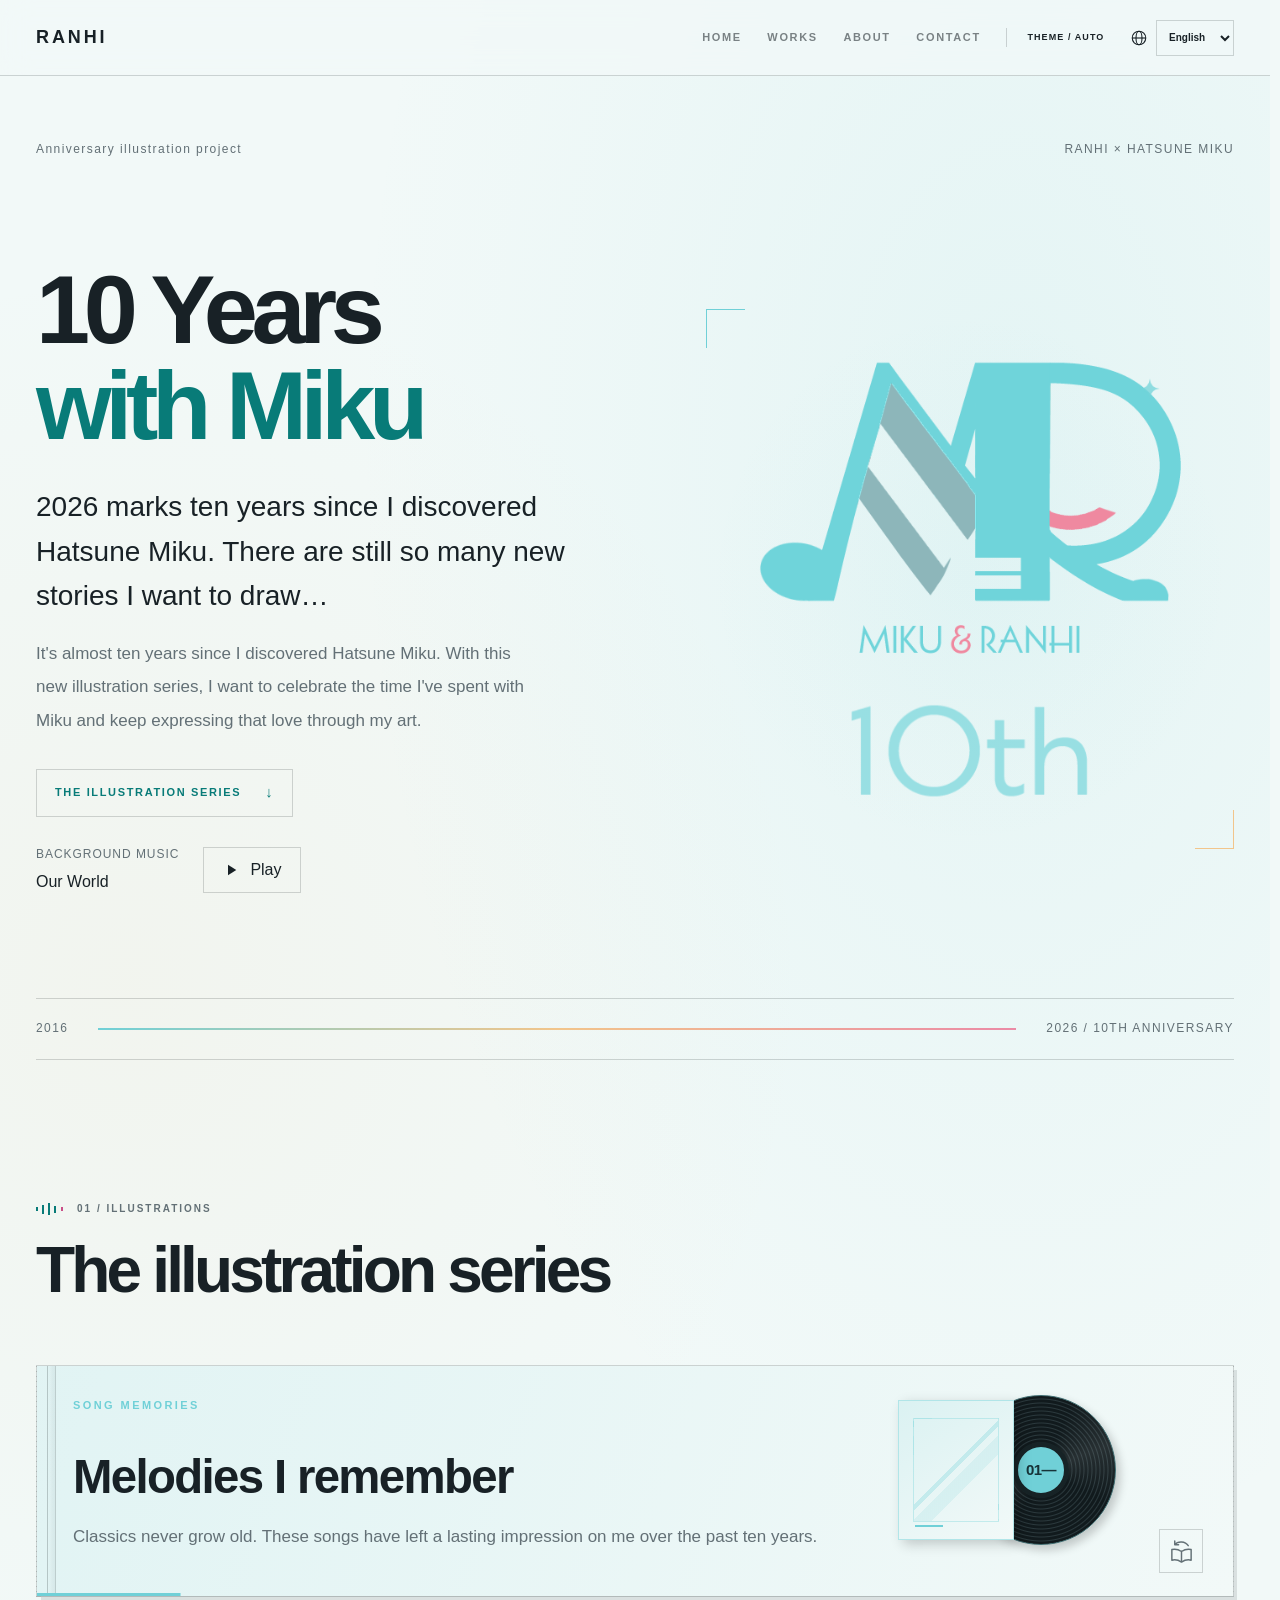
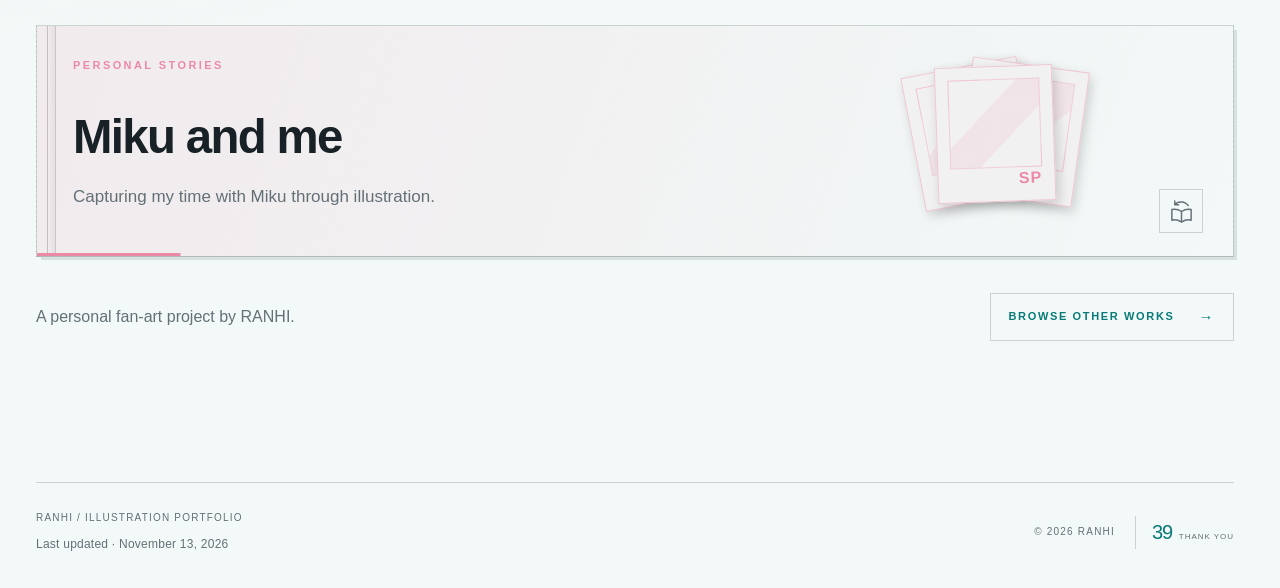
==== commit bd428c1a: "Add DECORATOR preview and celebrate social follower milestones" ====
--- a/10-years-with-miku/index.html
+++ b/10-years-with-miku/index.html
@@ -10,15 +10,15 @@
     <link rel="apple-touch-icon" href="../images/favicon.png" />
     <script src="../theme.js?v=20261007-1"></script>
     <style>html[data-i18n-state="loading"] body { visibility: hidden; }</style>
-    <script src="../i18n.js?v=20261112-6"></script>
+    <script src="../i18n.js?v=20261113-1"></script>
     <script src="../anniversary-music.js?v=20261007-1" defer></script>
     <script src="../anniversary-books.js?v=20261112-5" defer></script>
     <script src="../logo-reveal.js?v=20261005-2" defer></script>
     <link rel="stylesheet" href="../style.css?v=20261112-5" />
     <link rel="stylesheet" href="../atmosphere.css" />
-    <link rel="stylesheet" href="../theme.css?v=20260922-8" />
+    <link rel="stylesheet" href="../theme.css?v=20261112-2" />
     <link rel="stylesheet" href="../i18n.css?v=20261004-4" />
-    <link rel="stylesheet" href="../anniversary.css?v=20261112-5" />
+    <link rel="stylesheet" href="../anniversary.css?v=20261112-11" />
     <link rel="stylesheet" href="../image-viewer.css?v=20261112-1" />
     <script src="../image-viewer.js?v=20261112-1" defer></script>
   </head>
@@ -162,6 +162,35 @@
               <p class="series-credit" data-i18n="song01Credit">Creative collaboration: あさひクロイ contributed to part of the creative process for this illustration. My sincere thanks for the thoughtful guidance.</p>
             </div>
           </section>
+          <figure class="series-album decorator" id="song02" aria-labelledby="song02-title">
+            <div class="decorator-confetti" aria-hidden="true"><i></i><i></i><i></i><i></i><i></i></div>
+            <div class="record-sleeve">
+              <span class="record-disc" aria-hidden="true"><span>02</span></span>
+              <div class="series-album-art">
+                <a class="series-art-link" href="../images/02-decorator-preview.svg">
+                  <img src="../images/02-decorator-preview.svg" width="1200" height="1200" loading="lazy" decoding="async" alt="DECORATOR — geometric teaser cover for illustration 02" />
+                </a>
+              </div>
+              <p class="record-catalog" lang="en"><span>RANHI / 10 YEARS WITH MIKU</span><span>02</span></p>
+            </div>
+            <figcaption class="series-album-copy">
+              <div class="song-edition-heading">
+                <span class="series-album-number" aria-hidden="true">02</span>
+                <h4 id="song02-title" lang="en">DECORATOR</h4>
+              </div>
+              <p class="decorator-status"><span class="decorator-status-dot" aria-hidden="true"></span><span data-i18n="song02Status">Next illustration</span></p>
+              <p class="series-album-note" data-i18n="song02PreviewNote">The next song in the series is DECORATOR. Illustration coming soon.</p>
+              <dl class="song-credits">
+                <div><dt data-i18n="songCreditMusic">Music / P</dt><dd>kz (livetune)</dd></div>
+                <div><dt data-i18n="songCreditDesign">Costume design</dt><dd>Nidy-2D- <span class="song-costume" lang="ja">オレンジブロッサム</span></dd></div>
+              </dl>
+              <div class="song-source-links">
+                <a href="https://www.youtube.com/watch?v=zweVJrnE1uY" target="_blank" rel="noopener noreferrer" data-i18n="songOriginalLink">Listen to the original</a>
+                <a href="https://info.miku.sega.jp/4643" target="_blank" rel="noopener noreferrer" data-i18n="songDesignLink">Official costume details</a>
+              </div>
+              <span class="decorator-rhythm" aria-hidden="true"><i></i><i></i><i></i><i></i><i></i><i></i><i></i><i></i></span>
+            </figcaption>
+          </figure>
           </div>
         </section>
           <button class="series-path series-path--sp" type="button" aria-controls="special-series" aria-expanded="false" disabled>
@@ -210,7 +239,7 @@
     <footer class="footer container">
       <div class="footer-meta">
         <span lang="en">RANHI / ILLUSTRATION PORTFOLIO</span>
-        <span class="last-updated"><span data-i18n="lastUpdated">Last updated</span> · <time data-last-updated datetime="2026-11-12">November 12, 2026</time></span>
+        <span class="last-updated"><span data-i18n="lastUpdated">Last updated</span> · <time data-last-updated datetime="2026-11-13">November 13, 2026</time></span>
       </div>
       <div class="footer-signoff">
         <span>© 2026 RANHI</span>
--- a/theme.css
+++ b/theme.css
@@ -291,17 +291,13 @@
     --pink: #ed91b9;
   }
 }
-.navlinks a {
+/* One fixed-size link box and one underline for current, hover and keyboard focus. */
+.navlinks > a {
   position: relative;
-}
-.navlinks a[aria-current="page"]::after {
-  content: "";
-  position: absolute;
-  left: 0;
-  right: 0;
-  bottom: -9px;
-  height: 2px;
-  background: var(--accent);
+  display: inline-flex;
+  align-items: center;
+  justify-content: center;
+  height: 36px;
 }
 .navlinks a:hover,
 .text-link,
@@ -616,17 +612,18 @@
   background-color: color-mix(in srgb, var(--accent) 8%, transparent);
   border-color: var(--accent);
 }
-.navlinks a::before {
+.navlinks > a::before {
   content: "";
   position: absolute;
-  inset: auto 0 -9px;
+  inset: auto 0 0;
   height: 2px;
   background: var(--accent);
   transform: scaleX(0);
   transform-origin: left;
   transition: transform 0.2s ease;
 }
-.navlinks a:focus-visible::before {
+.navlinks > a[aria-current="page"]::before,
+.navlinks > a:focus-visible::before {
   transform: scaleX(1);
 }
 .variant button:active,
--- a/anniversary.css
+++ b/anniversary.css
@@ -590,14 +590,13 @@
   .senbonzakura :is(.sakura-blossom, .sakura-petal, .sakura-pinwheel) { animation: none; }
 }
 .senbonzakura .series-album-copy { overflow: visible; }
-/* The edition number crosses the jacket edge, behind the printed title. */
+/* Soft solid numerals avoid a thin stroke while keeping the oversized layered layout. */
 .song-edition-heading { position: relative; isolation: isolate; margin: 36px 0 28px; padding: 26px 0 12px; }
 .series-sheet .senbonzakura .series-album-number {
   position: absolute; z-index: -1; top: -72px; right: -54px;
   margin: 0; padding: 0; border: 0;
   font-size: clamp(150px, 17vw, 220px); font-weight: 900; line-height: 1;
-  letter-spacing: -.08em; color: color-mix(in srgb, var(--sakura-ink) 24%, transparent);
-  -webkit-text-stroke: 1px color-mix(in srgb, var(--sakura-ink) 42%, transparent);
+  letter-spacing: -.08em; color: color-mix(in srgb, var(--sakura-ink) 29%, transparent);
   pointer-events: none;
 }
 .series-sheet .senbonzakura .song-edition-heading h4 {
@@ -620,7 +619,27 @@
 .song-credits dd { margin: 0; font-size: 15px; line-height: 1.7; overflow-wrap: anywhere; }
 .song-costume { display: block; color: var(--muted); font-size: 13px; }
 .song-source-links { display: flex; flex-wrap: wrap; gap: 12px 22px; margin-top: 24px; }
-.song-source-links a { padding: 6px 0; border-bottom: 1px solid var(--sakura-ink); font-size: 14px; }
+.song-source-links a {
+  --link-accent: var(--sakura-ink, currentColor);
+  position: relative; padding: 6px 0;
+  border-bottom: 1px solid transparent; font-size: 14px;
+  transition: color 220ms ease;
+}
+.song-source-links a::after {
+  content: ""; position: absolute; left: 0; right: 0; bottom: -1px;
+  height: 1px; background: var(--link-accent);
+  /* Keep one underline, with a steady thicker state until the pointer leaves. */
+  transition: height 220ms ease;
+}
+.song-source-links a:focus-visible { color: var(--link-accent); }
+.song-source-links a:focus-visible::after { height: 3px; }
+@media (hover: hover) and (pointer: fine) {
+  .song-source-links a:hover { color: var(--link-accent); }
+  .song-source-links a:hover::after { height: 3px; }
+}
+@media (prefers-reduced-motion: reduce) {
+  .song-source-links a, .song-source-links a::after { transition: none; }
+}
 /* Liner notes sit below the jacket so the full illustration keeps its space. */
 .song-liner-notes { display: grid; grid-template-columns: minmax(0, .65fr) minmax(0, 1.5fr); gap: clamp(24px, 4vw, 56px); margin-top: 40px; padding-top: 36px; border-top: 1px solid var(--line); }
 .song-liner-notes h5 { margin: 18px 0; font-size: clamp(24px, 3vw, 34px); line-height: 1.5; }
@@ -738,3 +757,57 @@
   .anniversary-promo .anniversary-logo { width: 110px; }
   .anniversary-promo-cta { grid-column: 1; }
 }
+
+/* Alternate song sleeves by entry order; the reading order stays image-first on mobile. */
+.series-sheet > .series-album:nth-of-type(even) { grid-template-columns: minmax(0, 1fr) minmax(0, 1.65fr); }
+.series-sheet > .series-album:nth-of-type(even) > .record-sleeve { grid-column: 2; grid-row: 1; padding-right: 0; padding-left: 14%; }
+.series-sheet > .series-album:nth-of-type(even) > .series-album-copy { grid-column: 1; grid-row: 1; }
+.series-sheet > .series-album:nth-of-type(even) .record-disc { left: 0; right: auto; }
+.series-sheet .decorator {
+  --decorator-ink: color-mix(in srgb, #67c8cf 70%, var(--ink));
+  position: relative; isolation: isolate; margin-top: 88px;
+  padding: clamp(20px, 2.5vw, 36px);
+  border: 1px solid color-mix(in srgb, #76cacf 35%, var(--line));
+  background: radial-gradient(ellipse at 0 100%, color-mix(in srgb, #ea91b3 9%, transparent), transparent 60%), linear-gradient(125deg, color-mix(in srgb, #7cced0 8%, var(--paper)), var(--paper));
+}
+.decorator .series-album-copy { overflow: visible; }
+.decorator .song-edition-heading { margin: 40px 0 30px; }
+.decorator .song-edition-heading::before { width: 72px; background: linear-gradient(90deg, #71ccd2 0 33%, #eca0ba 33% 66%, #e8c573 66%); }
+.series-sheet .decorator .series-album-number {
+  position: absolute; z-index: -1; left: -60px; top: -84px;
+  margin: 0; padding: 0; border: 0; font-size: clamp(160px, 17vw, 220px);
+  font-weight: 900; line-height: 1; letter-spacing: -.08em;
+  color: color-mix(in srgb, var(--decorator-ink) 24%, transparent);
+}
+.series-sheet .decorator .song-edition-heading h4 { position: relative; margin: 0; font-size: clamp(28px, 3.2vw, 44px); letter-spacing: -.055em; line-height: 1.3; overflow-wrap: normal; }
+.decorator-status { display: flex; align-items: center; gap: 10px; margin: 0 0 18px; font-size: 14px; color: var(--decorator-ink); }
+.decorator-status-dot { width: 7px; height: 7px; background: currentColor; transform: rotate(45deg); }
+.decorator .series-album-note { max-width: 24em; font-size: 16px; }
+.decorator-rhythm { display: flex; align-items: center; gap: 6px; height: 32px; margin-top: 36px; opacity: .55; }
+.decorator-rhythm i { display: block; width: 3px; height: 14px; background: var(--decorator-ink); animation: decorator-beat 1.8s ease-in-out infinite paused; }
+.decorator-rhythm i:nth-child(3n) { height: 26px; background: #dd92b1; animation-delay: -.5s; }
+.decorator-rhythm i:nth-child(2n) { height: 20px; animation-delay: -1.1s; }
+.decorator-confetti { position: absolute; inset: 0; overflow: hidden; z-index: -1; pointer-events: none; opacity: .3; }
+.decorator-confetti i { position: absolute; left: 8%; top: 12%; width: 24px; height: 24px; border: 1px solid #76cdd1; rotate: 18deg; animation: decorator-float 6s ease-in-out infinite paused; }
+.decorator-confetti i:nth-child(2) { left: 35%; top: 78%; width: 40px; height: 40px; border-radius: 50%; border-color: #e6a1be; animation-delay: -2s; }
+.decorator-confetti i:nth-child(3) { left: 41%; top: 16%; width: 12px; height: 36px; border: 0; background: #e6c678; animation-delay: -4s; }
+.decorator-confetti i:nth-child(4) { left: 19%; top: 91%; width: 10px; height: 10px; border: 0; background: #80acd8; animation-delay: -1s; }
+.decorator-confetti i:nth-child(5) { left: 90%; top: 8%; border-color: #e6a1be; animation-delay: -3s; }
+.decorator:is(:hover, :focus-within) :is(.decorator-confetti i, .decorator-rhythm i) { animation-play-state: running; }
+@keyframes decorator-float { 50% { transform: translateY(-10px) rotate(20deg); } }
+@keyframes decorator-beat { 50% { transform: scaleY(.45); } }
+@media (max-width: 760px) {
+  .series-sheet > .series-album:nth-of-type(even) { grid-template-columns: minmax(0, 1fr); }
+  .series-sheet > .series-album:nth-of-type(even) > .record-sleeve { grid-column: 1; grid-row: 1; }
+  .series-sheet > .series-album:nth-of-type(even) > .series-album-copy { grid-column: 1; grid-row: 2; }
+  .series-sheet .decorator { margin-top: 56px; }
+  .decorator .song-edition-heading { margin-top: 54px; }
+  .series-sheet .decorator .series-album-number { left: -28px; top: -50px; font-size: 148px; }
+  .series-sheet .decorator .song-edition-heading h4 { font-size: clamp(26px, 7.4vw, 38px); }
+}
+@media (prefers-reduced-motion: reduce) {
+  .decorator :is(.decorator-confetti i, .decorator-rhythm i) { animation: none; }
+}
+
+.decorator .song-credits { margin-top: 24px; }
+.decorator .song-source-links a { --link-accent: var(--decorator-ink); }
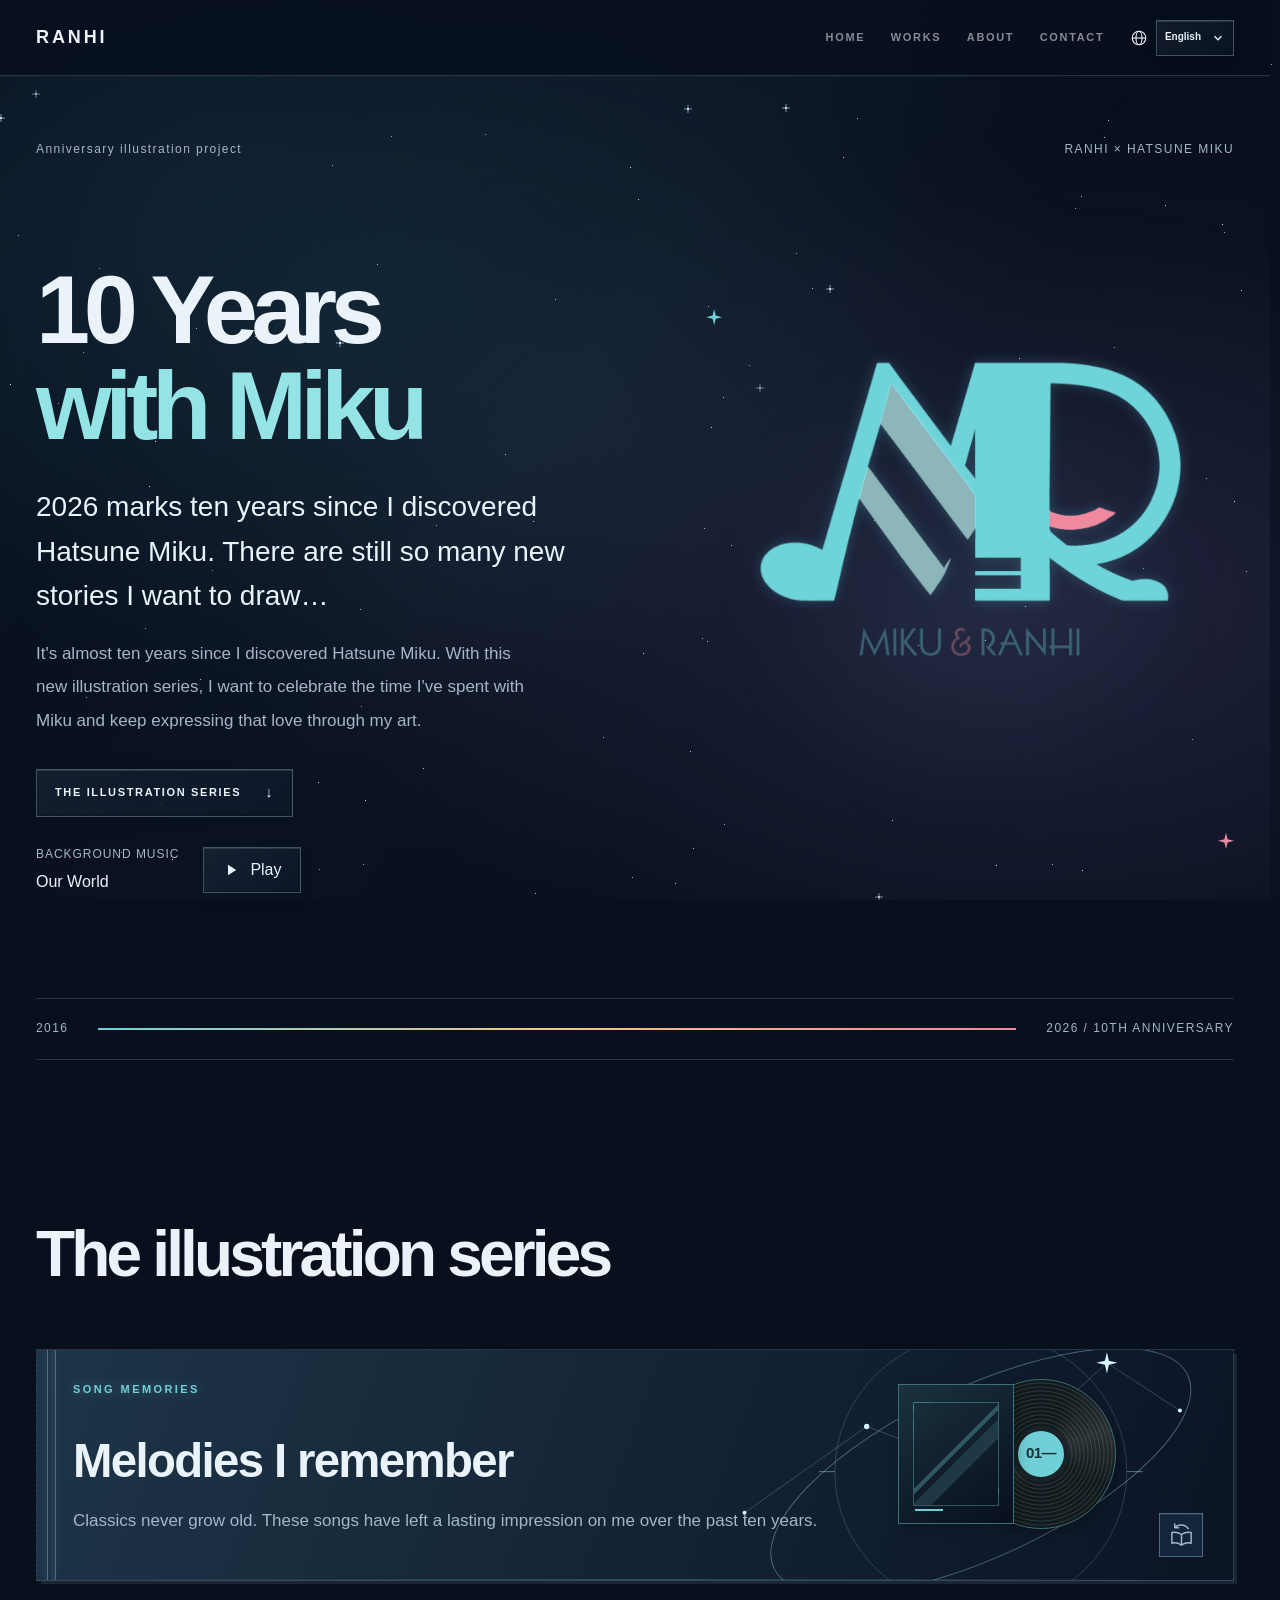
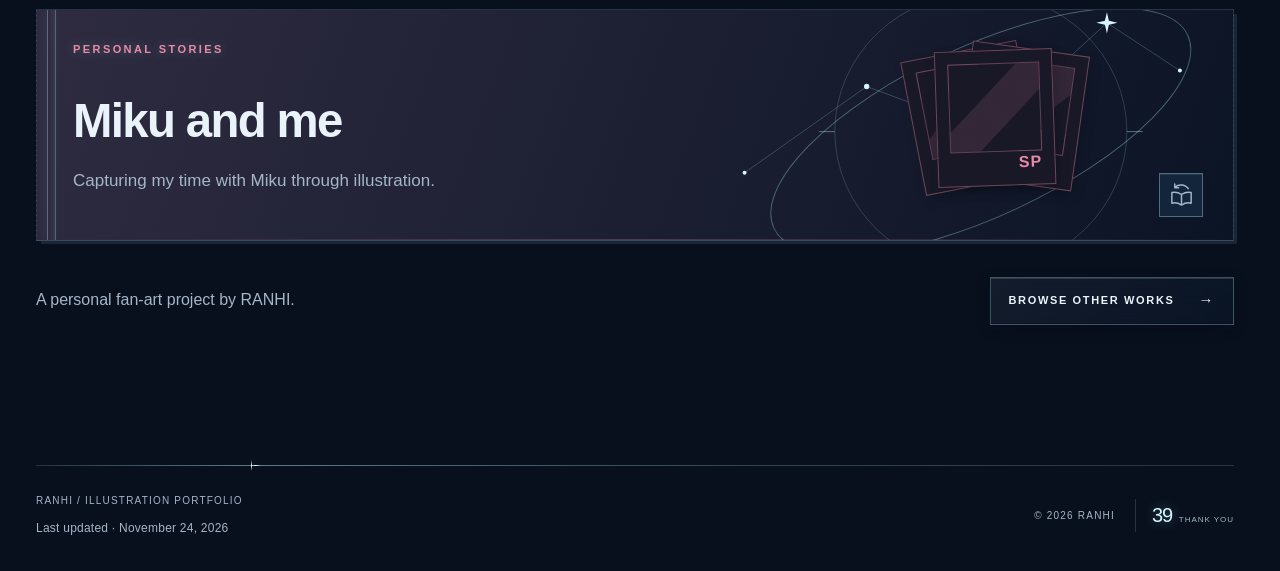
==== commit bccbd79d: "Refine dark cosmic design, profile layout and navigation Add sharp animated stars, glass controls an" ====
--- a/10-years-with-miku/index.html
+++ b/10-years-with-miku/index.html
@@ -1,5 +1,5 @@
 <!doctype html>
-<html lang="en">
+<html lang="en" data-theme="dark">
   <head>
     <meta charset="utf-8" />
     <link rel="canonical" href="https://ranhi.net/10-years-with-miku/" />
@@ -8,19 +8,21 @@
     <title>RANHI — 10 Years with Miku</title>
     <link rel="icon" type="image/png" href="../images/favicon.png" />
     <link rel="apple-touch-icon" href="../images/favicon.png" />
-    <script src="../theme.js?v=20261007-1"></script>
+    <script src="../theme.js?v=20261123-1"></script>
     <style>html[data-i18n-state="loading"] body { visibility: hidden; }</style>
-    <script src="../i18n.js?v=20261113-1"></script>
+    <script src="../i18n.js?v=20261123-1"></script>
     <script src="../anniversary-music.js?v=20261007-1" defer></script>
     <script src="../anniversary-books.js?v=20261112-5" defer></script>
     <script src="../logo-reveal.js?v=20261005-2" defer></script>
     <link rel="stylesheet" href="../style.css?v=20261112-5" />
-    <link rel="stylesheet" href="../atmosphere.css" />
-    <link rel="stylesheet" href="../theme.css?v=20261112-2" />
-    <link rel="stylesheet" href="../i18n.css?v=20261004-4" />
+    <link rel="stylesheet" href="../theme.css?v=20261124-1" />
+    <link rel="stylesheet" href="../i18n.css?v=20261124-1" />
     <link rel="stylesheet" href="../anniversary.css?v=20261112-11" />
     <link rel="stylesheet" href="../image-viewer.css?v=20261112-1" />
     <script src="../image-viewer.js?v=20261112-1" defer></script>
+    <link rel="stylesheet" href="../atmosphere.css?v=20261124-3" />
+    <script src="../stars.js?v=20261123-2" defer></script>
+    <script src="../language-menu.js?v=20261124-1" defer></script>
   </head>
   <body class="anniversary-page" data-page-title="anniversaryTitle" data-page-description="anniversaryDescription">
     <header class="site-header">
@@ -29,8 +31,8 @@
         <nav class="navlinks" aria-label="Primary">
           <a href="../" data-i18n="home">HOME</a><a href="../works/" data-i18n="works">WORKS</a>
           <a href="../about/" data-i18n="about">ABOUT</a><a href="../contact/" data-i18n="contact">CONTACT</a>
-          <button class="theme-toggle" type="button" data-theme-toggle>THEME / AUTO</button>
-          <label class="language-picker">
+
+          <div class="language-picker">
             <svg class="language-icon" viewBox="0 0 24 24" aria-hidden="true" focusable="false">
               <circle cx="12" cy="12" r="9"></circle>
               <ellipse cx="12" cy="12" rx="4" ry="9"></ellipse>
@@ -42,7 +44,7 @@
               <option value="en" lang="en">English</option>
               <option value="ja" lang="ja">日本語</option>
             </select>
-          </label>
+          </div>
         </nav>
       </div>
     </header>
@@ -90,7 +92,6 @@
       <section class="section anniversary-series container" id="series" aria-labelledby="series-title">
         <div class="section-head">
           <div>
-            <p class="eyebrow" lang="en">01 / ILLUSTRATIONS</p>
             <h2 id="series-title" data-i18n="anniversarySeries">The illustration series</h2>
           </div>
         </div>
@@ -107,7 +108,6 @@
         <section class="series-track series-track--songs series-book-panel" id="song-series" aria-labelledby="song-title">
           <div class="series-sheet">
           <header class="series-track-heading">
-            <p class="eyebrow" lang="en">01— / SONG MEMORIES</p>
             <button class="series-book-close" type="button" data-close-book="song-series" hidden><span data-i18n="seriesBookClose">Close sketchbook</span><svg class="book-motion-icon" viewBox="0 0 28 28" aria-hidden="true" focusable="false"><path d="M14 14c-3-2-6-3-10-2v11c4-1 7 0 10 2 3-2 6-3 10-2V12c-4-1-7 0-10 2Zm0 0v11M7 8c3-5 11-5 14-1m0-4v4h-4"/></svg></button>
             <h3 id="song-title" data-i18n="seriesSongTitle">Melodies I remember</h3>
             <p data-i18n="seriesSongLead">Classics never grow old. These songs have left a lasting impression on me over the past ten years.</p>
@@ -135,7 +135,7 @@
                 <img src="../images/01-senbonzakura.webp?v=20261112-2" srcset="../images/01-senbonzakura-1280.webp?v=20261112-2 1280w, ../images/01-senbonzakura.webp?v=20261112-2 2560w" sizes="(max-width: 760px) 80vw, 48vw" width="2560" height="2560" loading="lazy" decoding="async" alt="Hatsune Miku in her Senbonzakura outfit, surrounded by cherry blossoms and pinwheels" />
               </a>
             </div>
-              <p class="record-catalog" lang="en"><span>RANHI / 10 YEARS WITH MIKU</span><span>01</span></p>
+              <p class="record-catalog" lang="en"><span>M&amp;R 10TH</span><span>01</span></p>
             </div>
             <figcaption class="series-album-copy">
               <div class="song-edition-heading">
@@ -171,7 +171,7 @@
                   <img src="../images/02-decorator-preview.svg" width="1200" height="1200" loading="lazy" decoding="async" alt="DECORATOR — geometric teaser cover for illustration 02" />
                 </a>
               </div>
-              <p class="record-catalog" lang="en"><span>RANHI / 10 YEARS WITH MIKU</span><span>02</span></p>
+              <p class="record-catalog" lang="en"><span>M&amp;R 10TH</span><span>02</span></p>
             </div>
             <figcaption class="series-album-copy">
               <div class="song-edition-heading">
@@ -205,7 +205,6 @@
         <section class="series-track series-track--sp series-book-panel" id="special-series" aria-labelledby="sp-title">
           <div class="series-sheet">
           <header class="series-track-heading">
-            <p class="eyebrow" lang="en">SP / PERSONAL STORIES</p>
             <button class="series-book-close" type="button" data-close-book="special-series" hidden><span data-i18n="seriesBookClose">Close sketchbook</span><svg class="book-motion-icon" viewBox="0 0 28 28" aria-hidden="true" focusable="false"><path d="M14 14c-3-2-6-3-10-2v11c4-1 7 0 10 2 3-2 6-3 10-2V12c-4-1-7 0-10 2Zm0 0v11M7 8c3-5 11-5 14-1m0-4v4h-4"/></svg></button>
             <h3 id="sp-title" data-i18n="seriesSpTitle">Miku and me</h3>
             <p data-i18n="seriesSpLead">Capturing my time with Miku through illustration.</p>
@@ -216,7 +215,7 @@
               <a class="series-art-link" href="../images/sp01-meeting-you-is-the-greatest-gift.webp" target="_blank" rel="noopener noreferrer">
                 <img src="../images/sp01-meeting-you-is-the-greatest-gift.webp" srcset="../images/sp01-meeting-you-is-the-greatest-gift-1280.webp 1280w, ../images/sp01-meeting-you-is-the-greatest-gift.webp 2560w" sizes="(max-width: 760px) 92vw, (max-width: 1400px) 94vw, 1320px" width="2560" height="1785" loading="lazy" alt="SP01 — Hatsune Miku reaches out from a drawing on a monitor to meet RANHI's hand." />
               </a>
-              <figcaption><span lang="en">SP01 / 10 YEARS WITH MIKU</span><a href="../images/sp01-meeting-you-is-the-greatest-gift.webp" target="_blank" rel="noopener noreferrer" data-i18n="seriesViewImage">Open image ↗</a></figcaption>
+              <figcaption><span lang="en">SP01 / M&amp;R 10TH</span><a href="../images/sp01-meeting-you-is-the-greatest-gift.webp" target="_blank" rel="noopener noreferrer" data-i18n="seriesViewImage">Open image ↗</a></figcaption>
             </figure>
             <div class="series-art-copy">
               <div><p class="eyebrow" data-i18n="sp01Occasion">24th birthday · Ten years with Miku</p><h4 id="sp01-title" data-i18n="sp01Title">Meeting You Is the Greatest Gift</h4></div>
@@ -239,7 +238,7 @@
     <footer class="footer container">
       <div class="footer-meta">
         <span lang="en">RANHI / ILLUSTRATION PORTFOLIO</span>
-        <span class="last-updated"><span data-i18n="lastUpdated">Last updated</span> · <time data-last-updated datetime="2026-11-13">November 13, 2026</time></span>
+        <span class="last-updated"><span data-i18n="lastUpdated">Last updated</span> · <time data-last-updated datetime="2026-11-24">November 24, 2026</time></span>
       </div>
       <div class="footer-signoff">
         <span>© 2026 RANHI</span>
--- a/theme.css
+++ b/theme.css
@@ -1,13 +1,3 @@
-:root,
-[data-theme="light"] {
-  color-scheme: light;
-  --ink: #182126;
-  --paper: #f3f7f7;
-  --line: rgba(24, 33, 38, 0.18);
-  --muted: #637076;
-  --surface: rgba(244, 248, 248, 0.9);
-  --image-surface: #e4e9e7;
-}
 html {
   scrollbar-gutter: stable;
   scrollbar-width: thin;
@@ -31,18 +21,8 @@
 html::-webkit-scrollbar-corner {
   background: var(--paper);
 }
-@media (prefers-color-scheme: dark) {
-  :root[data-theme="auto"] {
-    color-scheme: dark;
-    --ink: #edf5f3;
-    --paper: #101719;
-    --line: rgba(229, 244, 241, 0.18);
-    --muted: #a1b1b0;
-    --surface: rgba(16, 23, 25, 0.88);
-    --image-surface: #1b292b;
-  }
-}
-[data-theme="dark"] {
+
+:root {
   color-scheme: dark;
   --ink: #edf5f3;
   --paper: #101719;
@@ -83,20 +63,7 @@
 .notes p {
   color: var(--ink);
 }
-.theme-toggle {
-  border: 0;
-  border-left: 1px solid var(--line);
-  background: transparent;
-  color: inherit;
-  padding: 2px 0 2px 20px;
-  font-size: 9px;
-  font-weight: 700;
-  letter-spacing: 0.12em;
-  cursor: pointer;
-}
-.theme-toggle:hover {
-  color: var(--aqua);
-}
+
 .artist-portrait {
   width: min(190px, 45vw);
   aspect-ratio: 1;
@@ -111,10 +78,7 @@
   gap: clamp(24px, 4vw, 55px);
 }
 @media (max-width: 760px) {
-  .theme-toggle {
-    padding-left: 12px;
-    font-size: 8px;
-  }
+
   .artist-copy {
     display: block;
   }
@@ -134,21 +98,8 @@
 }
 
 /* The homepage header stays above the cover and becomes glass on scroll. */
+
 :root {
-  --paper: #f2f9f8;
-  --surface: rgba(242, 249, 248, 0.92);
-  --ambient-mint: rgba(100, 220, 208, 0.14);
-  --ambient-pink: rgba(219, 167, 211, 0.08);
-  --edge-glow: none;
-  --hero-overlay:
-    linear-gradient(
-      120deg,
-      rgba(53, 204, 196, 0.08),
-      rgba(204, 112, 166, 0.045)
-    ),
-    linear-gradient(rgba(7, 25, 34, 0.045), rgba(7, 25, 34, 0.1));
-}
-[data-theme="dark"] {
   --paper: #0b141c;
   --surface: rgba(11, 20, 28, 0.92);
   --image-surface: #13212b;
@@ -159,19 +110,7 @@
     linear-gradient(120deg, rgba(15, 112, 116, 0.17), rgba(82, 38, 91, 0.14)),
     linear-gradient(rgba(3, 10, 18, 0.16), rgba(3, 10, 18, 0.28));
 }
-@media (prefers-color-scheme: dark) {
-  :root[data-theme="auto"] {
-    --paper: #0b141c;
-    --surface: rgba(11, 20, 28, 0.92);
-    --image-surface: #13212b;
-    --ambient-mint: rgba(57, 187, 181, 0.12);
-    --ambient-pink: rgba(126, 108, 174, 0.08);
-    --edge-glow: 0 1px 14px rgba(103, 215, 210, 0.09);
-    --hero-overlay:
-      linear-gradient(120deg, rgba(15, 112, 116, 0.17), rgba(82, 38, 91, 0.14)),
-      linear-gradient(rgba(3, 10, 18, 0.16), rgba(3, 10, 18, 0.28));
-  }
-}
+
 body {
   background:
     radial-gradient(
@@ -271,27 +210,15 @@
 }
 
 /* Miku-inspired accents: mint controls, pink terminals, quiet musical ticks. */
+
 :root {
-  --accent: #087b78;
-  --accent-fill: #087b78;
-  --accent-on: #fff;
-  --pink: #c94f88;
-}
-[data-theme="dark"] {
   --accent: #67d7d2;
   --accent-fill: #67d7d2;
   --accent-on: #102627;
   --pink: #ed91b9;
 }
-@media (prefers-color-scheme: dark) {
-  :root[data-theme="auto"] {
-    --accent: #67d7d2;
-    --accent-fill: #67d7d2;
-    --accent-on: #102627;
-    --pink: #ed91b9;
-  }
-}
-/* One fixed-size link box and one underline for current, hover and keyboard focus. */
+
+/* Stable navigation boxes; the star indicator fades in without stretching. */
 .navlinks > a {
   position: relative;
   display: inline-flex;
@@ -301,7 +228,6 @@
 }
 .navlinks a:hover,
 .text-link,
-.theme-toggle:hover,
 .contact-list a:hover,
 .work-card:hover h3 {
   color: var(--accent);
@@ -445,9 +371,7 @@
     color 0.2s ease,
     border-color 0.2s ease;
 }
-.site-header--overlay .theme-toggle {
-  border-left-color: rgba(255, 255, 255, 0.3);
-}
+
 .site-header--overlay.is-scrolled {
   background: var(--surface);
   background: color-mix(in srgb, var(--paper) 74%, transparent);
@@ -455,9 +379,6 @@
   border-bottom-color: var(--line);
   backdrop-filter: blur(18px);
   -webkit-backdrop-filter: blur(18px);
-}
-.site-header--overlay.is-scrolled .theme-toggle {
-  border-left-color: var(--line);
 }
 
 /* Short, interaction-led motion: nothing loops or delays reading. */
@@ -570,7 +491,6 @@
 .hero-footer a,
 .work-card,
 .variant button,
-.theme-toggle,
 .artist-portrait {
   transition:
     transform 0.2s ease,
@@ -615,24 +535,17 @@
 .navlinks > a::before {
   content: "";
   position: absolute;
-  inset: auto 0 0;
-  height: 2px;
-  background: var(--accent);
-  transform: scaleX(0);
-  transform-origin: left;
-  transition: transform 0.2s ease;
+  opacity: 0;
+  transition: opacity 240ms ease;
 }
 .navlinks > a[aria-current="page"]::before,
-.navlinks > a:focus-visible::before {
-  transform: scaleX(1);
-}
-.variant button:active,
-.theme-toggle:active {
+.navlinks > a:focus-visible::before { opacity: 1; }
+.variant button:active {
   transform: scale(0.95);
 }
 @media (hover: hover) and (pointer: fine) {
   .navlinks a:hover::before {
-    transform: scaleX(1);
+    opacity: 1;
   }
   .text-link:hover {
     background-color: color-mix(in srgb, var(--accent) 8%, transparent);
@@ -687,7 +600,6 @@
   .work-card:hover img,
   .artist-portrait:hover,
   .variant button:active,
-  .theme-toggle:active,
   .text-link > span,
   .contact-list a > span,
   .hero-footer a > span {
--- a/i18n.css
+++ b/i18n.css
@@ -19,6 +19,7 @@
 
 /* Language controls share the site's sharp-edged, theme-aware design. */
 .language-picker {
+  position: relative;
   display: flex;
   align-items: center;
   gap: 8px;
@@ -34,7 +35,56 @@
   stroke: currentColor;
   stroke-width: 1.5;
 }
-.language-picker select {
+.language-trigger { display: inline-flex; align-items: center; justify-content: space-between; gap: 10px; }
+.language-trigger > span { white-space: nowrap; }
+.language-trigger > svg { width: 14px; height: 14px; flex: 0 0 14px; fill: none; stroke: currentColor; stroke-width: 1.5; transition: transform 220ms ease; }
+.is-open .language-trigger > svg { transform: rotate(180deg); }
+.language-picker .language-trigger:active { transform: none; }
+.language-menu {
+  position: absolute;
+  z-index: 20;
+  top: calc(100% + 12px);
+  right: 0;
+  width: 180px;
+  padding: 6px;
+  border: 1px solid #b6ddeb55;
+  background: #13253be6;
+  box-shadow: inset 0 1px #effaff24, 0 12px 32px #02061066;
+  opacity: 0;
+  visibility: hidden;
+  transform: translateY(-6px);
+  pointer-events: none;
+  transition: opacity 200ms ease, transform 220ms ease, visibility 0s linear 220ms;
+}
+.is-open .language-menu {
+  opacity: 1;
+  visibility: visible;
+  transform: translateY(0);
+  pointer-events: auto;
+  transition-delay: 0s;
+}
+@supports (backdrop-filter: blur(18px)) {
+  .language-menu { background: #14283bd1; backdrop-filter: blur(18px) saturate(115%); -webkit-backdrop-filter: blur(18px) saturate(115%); }
+}
+.language-option {
+  position: relative;
+  display: block;
+  width: 100%;
+  padding: 11px 30px 11px 12px;
+  border: 0;
+  background: transparent;
+  color: var(--ink);
+  text-align: left;
+  font: inherit;
+  font-size: 14px;
+  line-height: 1.5;
+  cursor: pointer;
+  transition: background-color 180ms ease, color 180ms ease;
+}
+.language-option:is(:hover, :focus-visible) { outline: none; background: #b3e8ff18; color: #e6fcff; }
+.language-option[aria-selected="true"] { color: #b2f0f2; background: #a0dce40d; }
+.language-option[aria-selected="true"]::after { content: ""; position: absolute; right: 12px; top: 50%; width: 5px; height: 5px; margin-top: -2px; background: #c4faff; box-shadow: 0 0 6px #a6eaff80; }
+.language-picker :is(select, .language-trigger) {
   min-width: 0;
   max-width: 100%;
   min-height: 36px;
@@ -50,18 +100,17 @@
   color: var(--ink);
   background: var(--paper);
 }
-.language-picker select:focus-visible {
+.language-picker :is(select, .language-trigger):focus-visible {
   outline: 2px solid var(--accent, var(--aqua));
   outline-offset: 3px;
 }
-.language-picker select:hover {
+.language-picker :is(select, .language-trigger):hover {
   border-color: var(--accent, var(--aqua));
 }
 .navlinks {
   gap: clamp(12px, 2vw, 26px);
 }
-.navlinks > a,
-.theme-toggle {
+.navlinks > a {
   white-space: nowrap;
 }
 html:lang(zh) body {
@@ -95,11 +144,9 @@
     gap: 14px;
     letter-spacing: 0.04em;
   }
-  .theme-toggle {
-    padding-left: 12px;
-  }
-}
-/* Two rows keep all four page links and both controls accessible on phones. */
+
+}
+/* Two rows keep all four page links and the language selector accessible on phones. */
 @media (max-width: 800px) {
   .detail {
     scroll-margin-top: 108px;
@@ -129,20 +176,14 @@
     font-size: 10px;
     letter-spacing: 0.02em;
   }
-  .navlinks .theme-toggle {
-    grid-column: 4 / 8;
-    grid-row: 1;
-    padding: 6px 0;
-    border-left: 0;
-    font-size: 9px;
-    letter-spacing: 0;
-  }
+
   .language-picker {
     grid-column: 8 / 13;
     grid-row: 1;
     justify-content: flex-end;
   }
-  .language-picker select {
+  .language-menu { top: calc(100% + 52px); }
+  .language-picker :is(select, .language-trigger) {
     width: calc(100% - 26px);
     font-size: 11px;
   }
@@ -150,16 +191,14 @@
 
 /* Dense CJK glyphs need larger controls, not the Latin display tracking. */
 html:is(:lang(zh), :lang(ja)) .navlinks > a,
-html:is(:lang(zh), :lang(ja)) .navlinks .theme-toggle,
-html:is(:lang(zh), :lang(ja)) .language-picker select,
+
+html:is(:lang(zh), :lang(ja)) .language-picker :is(select, .language-trigger),
 html:is(:lang(zh), :lang(ja)) .variant > span {
   font-size: 14px;
   line-height: 1.5;
   letter-spacing: 0.02em;
 }
-html:is(:lang(zh), :lang(ja)) .theme-toggle {
-  font-family: inherit;
-}
+
 html:is(:lang(zh), :lang(ja)) .text-link,
 html:is(:lang(zh), :lang(ja)) .hero-footer a {
   font-size: 16px;
@@ -167,11 +206,11 @@
   letter-spacing: 0.03em;
 }
 @media (max-width: 800px) {
-  html:is(:lang(zh), :lang(ja)) .navlinks .theme-toggle,
-  html:is(:lang(zh), :lang(ja)) .language-picker select {
+
+  html:is(:lang(zh), :lang(ja)) .language-picker :is(select, .language-trigger) {
     letter-spacing: 0;
   }
-  html:is(:lang(zh), :lang(ja)) .language-picker select {
+  html:is(:lang(zh), :lang(ja)) .language-picker :is(select, .language-trigger) {
     padding-inline: 4px;
   }
   /* Give the longer Japanese labels more room without shrinking the type. */
--- a/atmosphere.css
+++ b/atmosphere.css
@@ -1,25 +1,518 @@
-/* A quiet colour field behind the portfolio; artwork remains the visual focus. */
-body {
+/* One night sky across the portfolio. Artwork keeps its original colours. */
+:root {
+  color-scheme: dark;
+  --paper: #080f1d;
+  --surface: rgba(10, 20, 37, .78);
+  --ink: #eaf3fa;
+  --muted: #a4b6c8;
+  --line: rgba(166, 205, 233, .19);
+  --image-surface: #111f30;
+  --accent: #94e4e5;
+  --accent-fill: #94e4e5;
+  --accent-on: #102b33;
+  --pink: #deb2d9;
+  --edge-glow: 0 1px 0 rgba(204, 237, 255, .12);
+}
+html { background: var(--paper); }
+body, body.anniversary-page {
+  isolation: isolate;
   background:
-    radial-gradient(
-      68rem 46rem at -12% 24%,
-      rgba(102, 217, 210, 0.12),
-      transparent 62%
-    ),
-    radial-gradient(
-      58rem 44rem at 112% 63%,
-      rgba(218, 166, 220, 0.1),
-      transparent 61%
-    ),
-    #f3f7f7;
+    radial-gradient(ellipse at 16% 20%, #214a6438, transparent 58%),
+    radial-gradient(ellipse at 85% 65%, #55466e30, transparent 55%),
+    var(--paper);
   background-attachment: fixed;
 }
+.night-sky {
+  position: fixed;
+  inset: 0;
+  z-index: -1;
+  overflow: hidden;
+  pointer-events: none;
+  background:
+    radial-gradient(ellipse at 30% 36%, #3d7c8520, transparent 45%),
+    radial-gradient(ellipse at 78% 68%, #6262a524, transparent 48%),
+    linear-gradient(125deg, transparent 22%, #7fa1bf08 44%, transparent 64%);
+}
+.sky-star {
+  position: absolute;
+  left: var(--x);
+  top: var(--y);
+  width: var(--size);
+  height: var(--size);
+  border-radius: 0;
+  background: #e0f4ff;
+  opacity: var(--brightness);
+  animation: star-breathe var(--duration) ease-in-out var(--delay) infinite;
+}
+.sky-star--bright {
+  background: #fff;
+}
+.sky-star--bright::before, .sky-star--bright::after {
+  content: "";
+  position: absolute;
+  inset: -3px 0;
+  background: #c2e8f559;
+  z-index: -1;
+}
+.sky-star--bright::after { inset: 0 -3px; }
+@keyframes star-breathe {
+  0%, 100% { opacity: var(--brightness); }
+  50% { opacity: .4; }
+}
+/* A short pass followed by a long quiet interval. */
+.sky-meteor {
+  position: absolute;
+  top: 8%;
+  left: 58%;
+  width: 150px;
+  height: 1px;
+  opacity: 0;
+  background: linear-gradient(90deg, transparent, #b8eaff 85%, #fff);
+  transform: rotate(138deg);
+  animation: meteor-pass 27s linear 7s infinite;
+}
+.sky-meteor:last-child {
+  top: 38%;
+  left: 92%;
+  width: 110px;
+  animation-duration: 41s;
+  animation-delay: 19s;
+}
+@keyframes meteor-pass {
+  0% { opacity: 0; transform: translate(0, 0) rotate(138deg); }
+  1% { opacity: .65; }
+  4% { opacity: 0; transform: translate(-340px, 306px) rotate(138deg); }
+  100% { opacity: 0; transform: translate(-340px, 306px) rotate(138deg); }
+}
+.night-sky.is-paused * { animation-play-state: paused; }
 
-.artist-intro {
-  background: linear-gradient(
-    100deg,
-    rgba(255, 255, 255, 0.34),
-    rgba(208, 239, 237, 0.2),
-    rgba(255, 255, 255, 0.28)
-  );
-}
+/* Glass, cool edges and points of light replace broad neon halos. */
+.site-header, .site-header--overlay.is-scrolled {
+  background: rgba(8, 15, 29, .72);
+  border-bottom-color: var(--line);
+  box-shadow: 0 1px 0 #e0f4ff08;
+}
+.site-header--overlay:not(.is-scrolled) { background: transparent; }
+.glass-panel {
+  border-top: 1px solid #c4f4ff80;
+  background: linear-gradient(120deg, #0c1c31bd, #101d32a6);
+  box-shadow: inset 0 1px #efffff14, 0 24px 60px #02071130;
+}
+.artist-intro { background: linear-gradient(110deg, #162d3c66, #151d3266, #22304438); }
+.anniversary-promo { background: linear-gradient(110deg, #17344466, #26213a42); }
+.social-card, .contact-email, .wechat-card { background-color: #0c192caa; }
+.navlinks > a:is(:hover, :focus-visible, [aria-current="page"]) {
+  color: #d5f8ff;
+  text-shadow: none;
+}
+.navlinks > a::before {
+  inset: auto 8% -3px;
+  width: auto;
+  height: 2px;
+  background: #c8f5ff;
+  clip-path: none;
+  box-shadow: 0 0 7px #a8eaffb3, 0 0 15px #a8eaff4d;
+  transform: none;
+}
+.glass-panel .hero-footer a {
+  background: linear-gradient(115deg, #9ee6e5, #d0f2f6);
+  box-shadow: inset 0 1px #fff9, 0 0 16px #a4e6ff12;
+}
+.glass-panel .hero-footer a:is(:hover, :focus-visible) {
+  background: linear-gradient(115deg, #b7f0ed, #e2faff);
+  box-shadow: inset 0 1px #fff, 0 0 20px #a4e6ff2b;
+}
+.text-link, .social-card, .contact-email, .anniversary-promo { position: relative; }
+:is(.text-link, .social-card, .contact-email, .anniversary-promo)::after {
+  content: "";
+  position: absolute;
+  right: -5px;
+  top: -5px;
+  width: 11px;
+  height: 11px;
+  pointer-events: none;
+  background:
+    linear-gradient(transparent, #eaffff, transparent) center / 1px 100% no-repeat,
+    linear-gradient(90deg, transparent, #eaffff, transparent) center / 100% 1px no-repeat;
+  opacity: 0;
+  transform: scale(.5);
+  transition: opacity 350ms ease, transform 450ms ease;
+}
+:is(.text-link, .social-card, .contact-email, .anniversary-promo):focus-visible::after {
+  opacity: .9;
+  transform: scale(1);
+}
+@media (hover: hover) and (pointer: fine) {
+  :is(.text-link, .social-card:not(.qq-card), .contact-email, .anniversary-promo):hover::after {
+    opacity: .9;
+    transform: scale(1);
+  }
+  :is(.social-card:not(.qq-card), .contact-email, .anniversary-promo):hover {
+    border-color: #b2e6ed80;
+    background-color: #19304370;
+    box-shadow: inset 0 1px #d9faff16;
+  }
+}
+/* Frosted controls stay readable over the sky, with a solid fallback. */
+.text-link,
+.anniversary-music-toggle,
+.series-sheet .series-book-close,
+.language-picker :is(select, .language-trigger) {
+  background: linear-gradient(135deg, #32495b70, #18293dd9), #102035;
+  border-color: #b6ddeb4d;
+  color: var(--ink);
+  box-shadow: inset 0 1px #f0faff21, inset 0 -1px #0003, 0 4px 14px #02081126;
+  transition: background-color 240ms ease, border-color 240ms ease, color 240ms ease;
+}
+@supports ((backdrop-filter: blur(12px)) or (-webkit-backdrop-filter: blur(12px))) {
+  .text-link,
+  .anniversary-music-toggle,
+  .series-sheet .series-book-close,
+  .language-picker :is(select, .language-trigger) {
+    background: linear-gradient(135deg, #b6d9ef12, #15283b38);
+    backdrop-filter: blur(18px) saturate(115%);
+    -webkit-backdrop-filter: blur(18px) saturate(115%);
+  }
+}
+.text-link:is(:hover, :focus-visible),
+.anniversary-music-toggle:is(:hover, :focus-visible, [data-state="playing"]),
+.series-sheet .series-book-close:is(:hover, :focus-visible),
+.language-picker :is(select, .language-trigger):is(:hover, :focus-visible) {
+  border-color: #c1edf5b3;
+  color: #edfcff;
+  background-color: #91b7ce18;
+}
+/* Orbit + musical note: keep the Miku waveform on the cover itself. */
+.eyebrow:not(.eyebrow--light)::before {
+  flex-basis: 40px;
+  width: 40px;
+  height: 24px;
+  background: var(--accent);
+  -webkit-mask: url("images/orbital-note.svg") center / contain no-repeat;
+  mask: url("images/orbital-note.svg") center / contain no-repeat;
+  animation: none;
+}
+.anniversary-emblem::before, .anniversary-emblem::after {
+  width: 16px;
+  height: 16px;
+  border: 0;
+  background: var(--anniversary-mint);
+  clip-path: polygon(50% 0, 60% 40%, 100% 50%, 60% 60%, 50% 100%, 40% 60%, 0 50%, 40% 40%);
+}
+.anniversary-emblem::after { background: var(--anniversary-pink); }
+.series-path::after {
+  height: 1px;
+  background: linear-gradient(90deg, transparent, var(--track-color), transparent);
+  opacity: .25;
+  transform: none;
+  transition: opacity 350ms ease;
+}
+.series-path:is(:hover, :focus-visible, [aria-expanded="true"])::after {
+  opacity: .9;
+  transform: none;
+}
+/* Shared star-map details connect the pages without covering the artwork. */
+:root {
+  --starlight-edge: #b9e8f55c;
+  --starlight-halo: 0 0 22px #91dcff14;
+}
+.page-intro { isolation: isolate; }
+.page-intro::before {
+  content: "";
+  position: absolute;
+  z-index: -1;
+  inset: 40px 0 auto auto;
+  width: min(48%, 520px);
+  height: clamp(260px, 32vw, 440px);
+  background: url("images/orbital-chart.svg") right center / contain no-repeat;
+  opacity: .7;
+  pointer-events: none;
+}
+.page-intro::after {
+  width: min(260px, 65%);
+  height: 1px;
+  background: linear-gradient(90deg, #ecfcff, #9adfe8 18%, #9adfe800);
+  box-shadow: 0 0 8px #c3f3ff6b;
+}
+.page-intro h1, .section-heading h2, .artist-story > h2 {
+  text-shadow: 0 0 30px #b6e8ff1a;
+}
+.eyebrow:not(.eyebrow--light)::before {
+  filter: drop-shadow(0 0 4px #9ceaff66);
+}
+.detail, .footer { position: relative; }
+.detail::after, .footer::before {
+  content: "";
+  position: absolute;
+  left: 0;
+  bottom: -6px;
+  width: 100%;
+  height: 11px;
+  background:
+    linear-gradient(#bdefff00, #ebfcff, #bdefff00) 18% center / 1px 11px no-repeat,
+    linear-gradient(90deg, #bdefff00, #ebfcff, #bdefff00) 18% center / 11px 1px no-repeat,
+    linear-gradient(90deg, transparent, #a8e6f866 18%, #a8e6f819 58%, transparent) center / 100% 1px no-repeat;
+  pointer-events: none;
+}
+.footer::before { top: -6px; bottom: auto; }
+.detail-image, .work-card .thumb {
+  position: relative;
+  outline: 1px solid #b2e7ef30;
+  outline-offset: 5px;
+  box-shadow: 0 0 24px #7ecbff0c;
+  transition: outline-color 350ms ease, box-shadow 350ms ease;
+}
+.detail-image::after {
+  content: "";
+  position: absolute;
+  z-index: 3;
+  inset: -6px;
+  background:
+    linear-gradient(#e3faff, #e3faff) left top / 24px 1px no-repeat,
+    linear-gradient(#e3faff, #e3faff) left top / 1px 24px no-repeat,
+    linear-gradient(#94e4e5, #94e4e5) right bottom / 24px 1px no-repeat,
+    linear-gradient(#94e4e5, #94e4e5) right bottom / 1px 24px no-repeat;
+  opacity: .65;
+  filter: drop-shadow(0 0 3px #c1eeff55);
+  pointer-events: none;
+  transition: opacity 350ms ease;
+}
+.detail-image:focus-within, .work-card:focus-visible .thumb {
+  outline-color: var(--starlight-edge);
+  box-shadow: var(--starlight-halo);
+}
+.work-card h3 { transition: color 300ms ease, text-shadow 300ms ease; }
+.card-meta {
+  padding-top: 12px;
+  border-top: 1px solid #a7dfea26;
+  color: #b9ccdb;
+}
+.detail dl, .facts .fact {
+  border-top-color: var(--starlight-edge);
+  background: linear-gradient(115deg, #9adbea0b, transparent 75%);
+  box-shadow: 0 -5px 16px -13px #bdefff;
+}
+.detail dl dt, .fact > span { color: #b7d9e6; }
+.detail dl { padding: 24px; gap: 24px; }
+.facts .fact { padding: 20px 24px; }
+.detail-image { outline-offset: 10px; }
+.detail-image::after { inset: -11px; }
+.anniversary-work-badge, .social-milestone {
+  border-color: #b5eced70;
+  background: linear-gradient(110deg, #6191a42e, #53648a24);
+  box-shadow: inset 0 1px #d6f9ff20, 0 0 14px #8bdef512;
+}
+.social-milestone svg { filter: drop-shadow(0 0 3px #baf5ff80); }
+/* A compact commemorative mark, separate from the illustration's series number. */
+.anniversary-work-badge {
+  gap: 0;
+  padding: 0;
+  border: 1px solid #b8e8ef55;
+  border-left: 0;
+  background: linear-gradient(110deg, #a8e3ef10, #7b8fc40d);
+  backdrop-filter: blur(14px);
+  -webkit-backdrop-filter: blur(14px);
+}
+.anniversary-work-badge > span {
+  display: inline-flex;
+  align-items: baseline;
+  gap: 9px;
+  padding: 10px 14px;
+  border-left: 2px solid #c5f7ff;
+  font-size: 14px;
+  font-weight: 700;
+  letter-spacing: .06em;
+  color: #e7fbff;
+}
+.anniversary-work-badge em { font-size: 10px; font-style: normal; color: var(--accent); }
+.anniversary-work-badge b {
+  align-self: stretch;
+  display: grid;
+  place-items: center;
+  padding: 0 13px;
+  border-left: 1px solid #b8e8ef33;
+  color: #c5dbe7;
+  font-size: 12px;
+}
+.anniversary-work-label { margin: 0 0 24px; gap: 10px; }
+.card-meta { justify-content: flex-end; }
+.variant .expression-switch {
+  background: #11253bd9;
+  border-color: var(--starlight-edge);
+  box-shadow: inset 0 1px #e2faff18;
+}
+.expression-switch::before { box-shadow: 0 0 12px #9de6ee38; }
+.series-book-cover {
+  background:
+    url("images/orbital-chart.svg") right center / auto 150% no-repeat,
+    linear-gradient(110deg, color-mix(in srgb, var(--track-color) 14%, #101c30), #0b1425);
+}
+.series-book-cover::before {
+  border-inline-color: #b6e8f54d;
+  box-shadow: -3px 0 12px #b4e8ff12;
+}
+.series-cover-label { text-shadow: 0 0 12px #adebff4d; }
+.series-paths .series-path-arrow {
+  background: #152a40cc;
+  border-color: var(--starlight-edge);
+  box-shadow: inset 0 1px #e1faff1a;
+}
+/* One editorial profile card: portrait and introduction, then a compact fact strip. */
+.about-page-grid {
+  grid-template-columns: clamp(170px, 19vw, 240px) minmax(0, 1fr);
+  gap: 32px clamp(32px, 5vw, 68px);
+  align-items: center;
+  margin: clamp(40px, 6vw, 80px) 0 0;
+  padding: clamp(24px, 4vw, 48px);
+  border: 1px solid #b3e7ed30;
+  border-top-color: #c7f1ff73;
+  background: linear-gradient(125deg, #95d8e20c, #1a284126);
+  box-shadow: inset 0 1px #e6fbff0c, 0 14px 45px #02081124;
+}
+.about-page-grid .artist-copy { display: contents; }
+.about-page-grid .artist-portrait { width: 100%; margin: 0; grid-column: 1; grid-row: 1; }
+.about-page-grid .artist-copy > div { grid-column: 2; grid-row: 1; }
+.about-page-grid .bio { font-size: clamp(17px, 1.4vw, 20px); line-height: 1.9; margin: 0 0 20px; }
+.about-page-grid .bio:last-child { margin-bottom: 0; color: #b8cbd9; }
+.about-page-grid .facts {
+  grid-column: 1 / -1;
+  grid-template-columns: repeat(3, minmax(0, 1fr));
+  gap: 0;
+  border-top: 1px solid #b3e7ed30;
+  padding-top: 24px;
+}
+.about-page-grid .fact { padding: 4px 24px; border: 0; background: none; box-shadow: none; }
+.about-page-grid .fact:first-child { padding-left: 0; }
+.about-page-grid .fact + .fact { border-left: 1px solid #b3e7ed30; }
+.about-page-grid .fact > span { font-size: 12px; letter-spacing: .08em; }
+.about-page-grid .fact strong { font-size: 16px; margin-top: 10px; line-height: 1.7; }
+.about-page-grid .fact small { font-size: 12px; }
+@media (max-width: 760px) {
+  .about-page-grid { grid-template-columns: 1fr; gap: 26px; }
+  .about-page-grid .artist-portrait { width: 120px; }
+  .about-page-grid .artist-copy > div { grid-column: 1; grid-row: 2; }
+  .about-page-grid .facts { grid-template-columns: 1fr; padding-top: 8px; }
+  .about-page-grid .fact, .about-page-grid .fact:first-child {
+    display: grid;
+    grid-template-columns: 88px minmax(0, 1fr);
+    gap: 14px;
+    padding: 18px 0;
+  }
+  .about-page-grid .fact + .fact { border-left: 0; border-top: 1px solid #b3e7ed20; }
+  .about-page-grid .fact strong { margin: 0; font-size: 15px; }
+}
+.artist-timeline li {
+  position: relative;
+  padding-left: 28px;
+  border-top: 0;
+  border-left: 1px solid #9cdfe64d;
+}
+.artist-timeline li::before {
+  content: "";
+  position: absolute;
+  top: 38px;
+  left: -5px;
+  width: 9px;
+  height: 9px;
+  background: #dafaff;
+  clip-path: polygon(50% 0, 62% 38%, 100% 50%, 62% 62%, 50% 100%, 38% 62%, 0 50%, 38% 38%);
+}
+.artist-timeline time { text-shadow: 0 0 15px #9fe6ef40; }
+/* A horizontal constellation with one readable story beneath the selected star. */
+.constellation-viewport { overflow-x: auto; padding-top: 28px; scrollbar-width: thin; scrollbar-color: #6babb777 transparent; }
+.constellation-map { position: relative; min-width: 760px; height: 230px; }
+.constellation-map > svg { position: absolute; inset: 0; width: 100%; height: 230px; overflow: visible; pointer-events: none; }
+.constellation-map path { fill: none; stroke: #b4e6f059; stroke-width: 1; vector-effect: non-scaling-stroke; }
+.constellation-node {
+  display: flex;
+  flex-direction: column;
+  justify-content: flex-start;
+  position: absolute;
+  left: var(--node-x);
+  top: var(--node-y);
+  width: 18%;
+  min-height: 115px;
+  padding: 0;
+  transform: translateX(-50%);
+  border: 0;
+  background: transparent;
+  color: var(--muted);
+  font: inherit;
+  text-align: center;
+  cursor: pointer;
+}
+.constellation-node::before {
+  content: "";
+  position: absolute;
+  width: 10px;
+  height: 10px;
+  left: calc(50% - 5px);
+  top: -5px;
+  background: #c6eaf4;
+  clip-path: polygon(50% 0, 62% 38%, 100% 50%, 62% 62%, 50% 100%, 38% 62%, 0 50%, 38% 38%);
+  transition: transform 300ms ease, background-color 300ms ease;
+}
+.constellation-node::after {
+  content: "";
+  position: absolute;
+  width: 28px;
+  height: 28px;
+  top: -14px;
+  left: calc(50% - 14px);
+  border: 1px solid #c2f4ff00;
+  border-radius: 50%;
+  box-shadow: 0 0 22px #bceeff00;
+  transition: border-color 300ms ease, box-shadow 300ms ease;
+}
+.constellation-year { position: absolute; bottom: calc(100% + 21px); left: 0; width: 100%; font-size: 19px; letter-spacing: .04em; color: #bce8ed; }
+.constellation-label { display: block; padding: 26px 7px 10px; line-height: 1.6; font-size: 14px; }
+.constellation-node[aria-selected="true"] { color: #e7faff; }
+.constellation-node[aria-selected="true"]::before { transform: scale(1.5); background: #fff; }
+.constellation-node:is(:hover, :focus-visible, [aria-selected="true"])::after { border-color: #c2f4ff80; box-shadow: 0 0 22px #bceeff33; }
+.constellation-node:focus-visible { outline: 1px dashed #a7e2ee; outline-offset: 6px; }
+.artist-timeline.constellation-panels li {
+  padding: clamp(24px, 4vw, 42px);
+  border: 1px solid #a8dce42e;
+  border-top-color: #c1efff73;
+  background: linear-gradient(120deg, #a7dce510, #10213444);
+  backdrop-filter: blur(14px);
+  -webkit-backdrop-filter: blur(14px);
+  animation: constellation-reveal 360ms ease both;
+}
+.artist-timeline.constellation-panels li[hidden] { display: none; }
+.artist-timeline.constellation-panels li::before { display: none; }
+@keyframes constellation-reveal { from { opacity: 0; transform: translateY(6px); } to { opacity: 1; transform: none; } }
+.story-closing {
+  border-left-color: #c2f5ff;
+  background: url("images/orbital-chart.svg") right top / 290px auto no-repeat, #102237a6;
+  box-shadow: -9px 0 25px -20px #b9efff, inset 0 1px #b9efff1c;
+}
+.miku-signature b { color: #d4f8ff; text-shadow: 0 0 13px #a6eaff66; }
+@media (hover: hover) and (pointer: fine) {
+  .detail-image:hover, .work-card:hover .thumb {
+    outline-color: #b5edff85;
+    box-shadow: 0 0 28px #91dcff22;
+  }
+  .detail-image:hover::after { opacity: 1; }
+  .work-card:hover h3 {
+    color: #d5f8ff;
+    text-shadow: 0 0 18px #aee9ff3d;
+  }
+}
+@media (max-width: 760px) {
+  .detail dl { padding: 20px; gap: 22px 16px; }
+  .detail-image { outline-offset: 5px; }
+  .detail-image::after { inset: -6px; }
+  .constellation-viewport { margin-inline: -4px; }
+  .page-intro::before { width: 62%; opacity: .4; }
+  .sky-star:nth-child(n + 61) { display: none; }
+  .sky-meteor { width: 85px; }
+}
+@media (prefers-reduced-motion: reduce) {
+  .sky-star { animation: none; }
+  .sky-meteor { display: none; }
+  :is(.text-link, .social-card, .contact-email, .anniversary-promo)::after { transition: none; }
+  .navlinks > a::before, .series-path::after, .text-link,
+  .anniversary-music-toggle, .series-sheet .series-book-close,
+  .language-picker :is(select, .language-trigger) { transition: none; }
+}
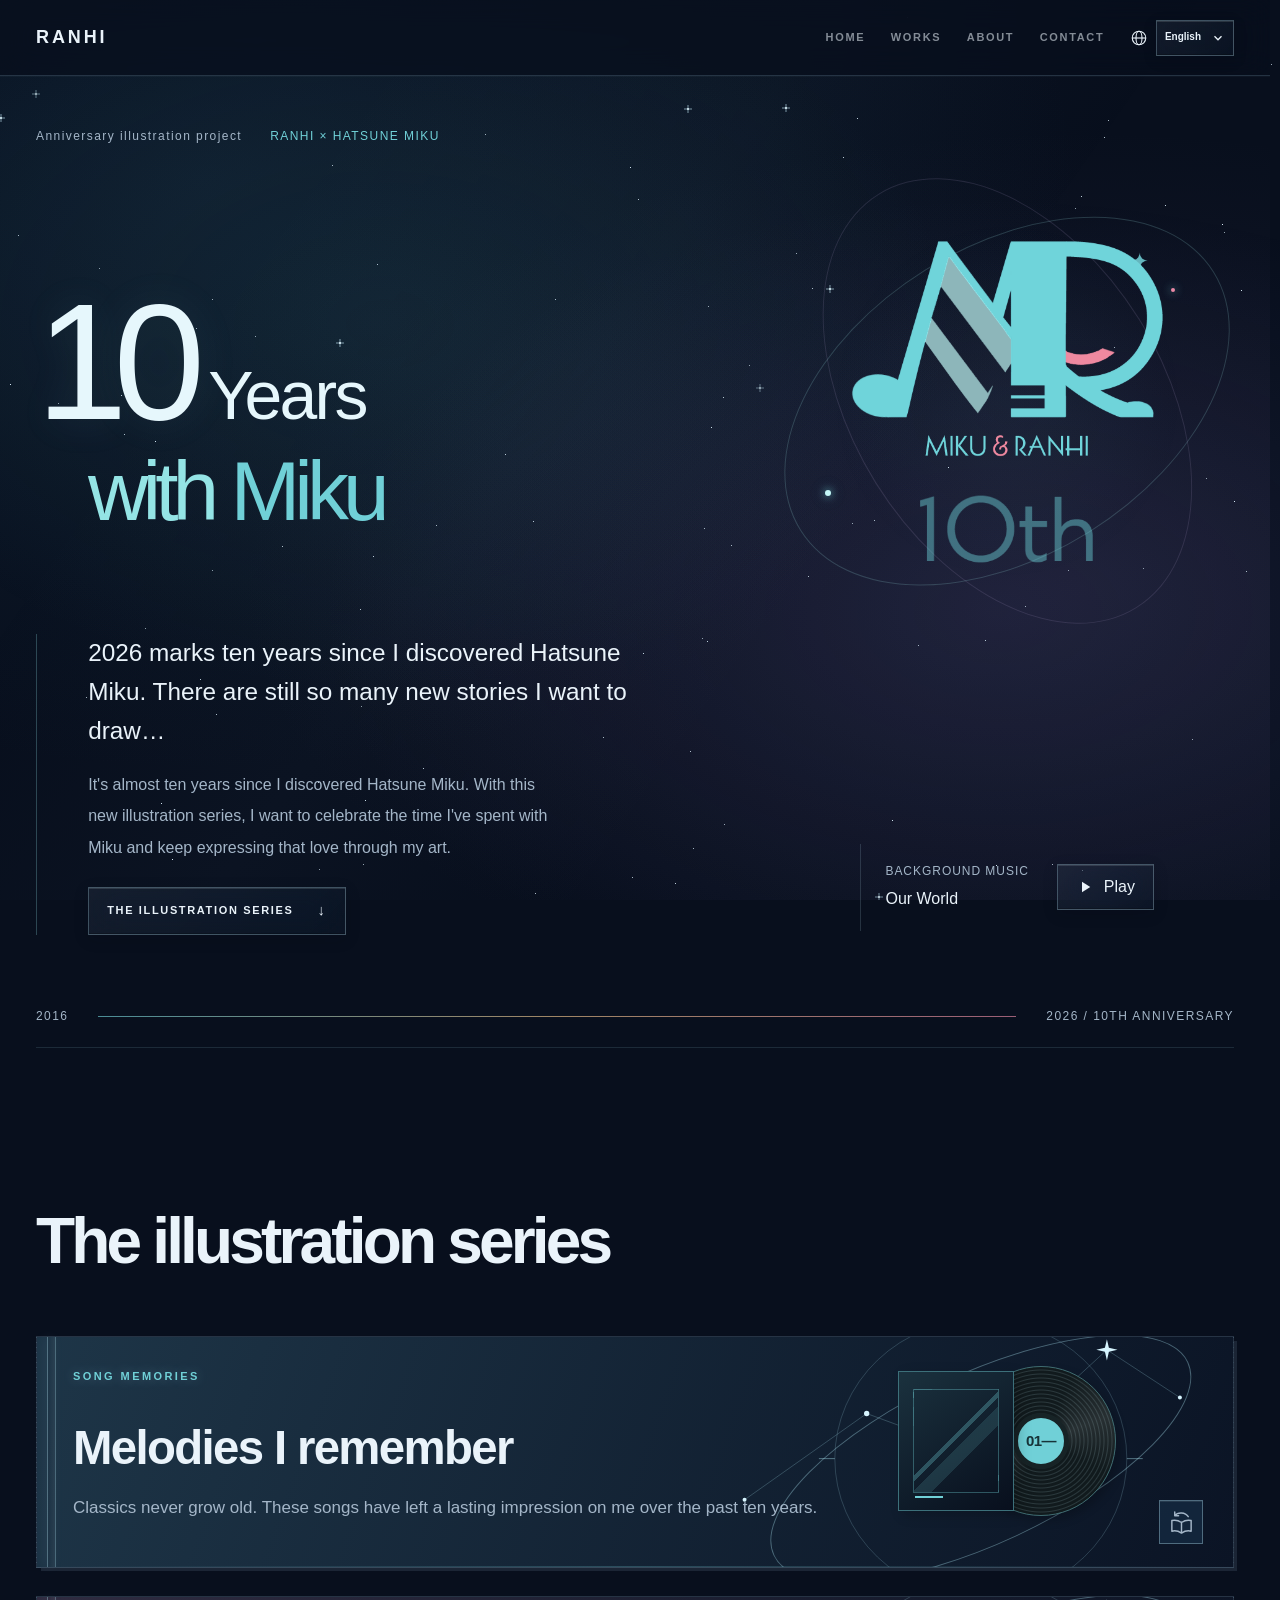
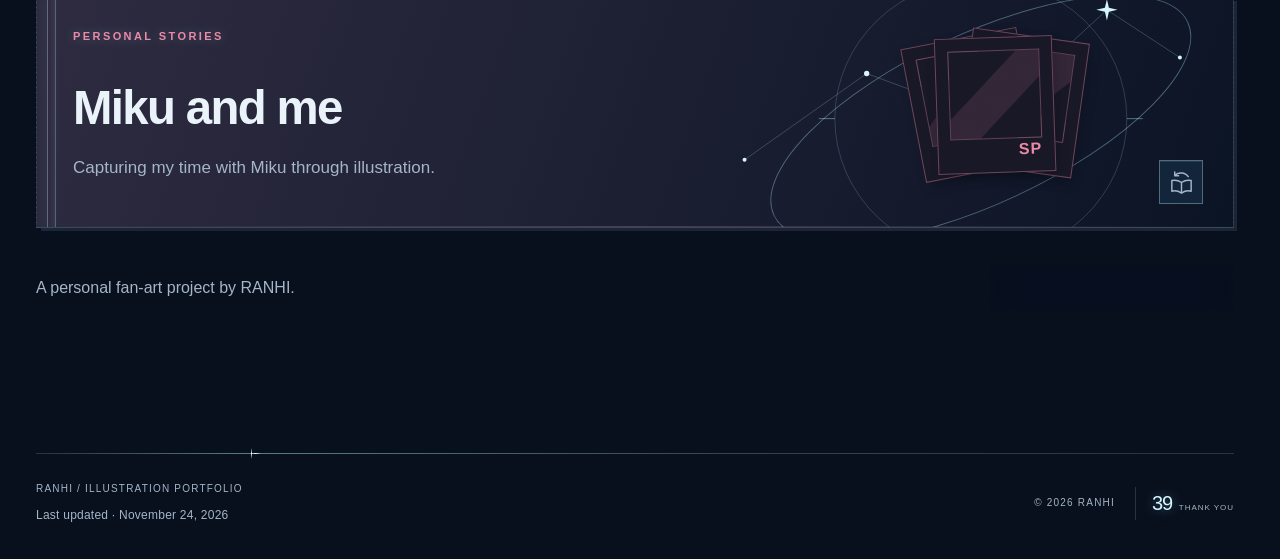
==== commit c440a1f1: "Redesign anniversary hero with staggered title and orbital logo layout" ====
--- a/10-years-with-miku/index.html
+++ b/10-years-with-miku/index.html
@@ -21,6 +21,7 @@
     <link rel="stylesheet" href="../image-viewer.css?v=20261112-1" />
     <script src="../image-viewer.js?v=20261112-1" defer></script>
     <link rel="stylesheet" href="../atmosphere.css?v=20261124-3" />
+    <link rel="stylesheet" href="../anniversary-hero.css?v=20261124-1" />
     <script src="../stars.js?v=20261123-2" defer></script>
     <script src="../language-menu.js?v=20261124-1" defer></script>
   </head>
@@ -55,11 +56,22 @@
           <span lang="en">RANHI × HATSUNE MIKU</span>
         </div>
         <div class="anniversary-stage">
-          <div>
-            <h1 class="anniversary-heading" id="anniversary-title" lang="en"><span>10 Years</span><span>with Miku</span></h1>
+          <h1 class="anniversary-heading" id="anniversary-title" lang="en"><span class="anniversary-title-first"><strong>10</strong> <span>Years</span></span><span class="anniversary-title-second">with <em>Miku</em></span></h1>
+          <div class="anniversary-copy">
             <p class="anniversary-lead" data-i18n="anniversaryLead">2026 marks ten years since I discovered Hatsune Miku. There are still so many new stories I want to draw…</p>
             <p class="anniversary-intro" data-i18n="anniversaryIntro">It's almost ten years since I discovered Hatsune Miku. With this new illustration series, I want to celebrate the time I've spent with Miku and keep expressing that love through my art.</p>
             <a class="text-link" href="#series" data-i18n="anniversaryExplore">THE ILLUSTRATION SERIES <span aria-hidden="true">↓</span></a>
+          </div>
+          <div class="anniversary-emblem anniversary-emblem--animated">
+            <div class="anniversary-orbits" aria-hidden="true"><i></i><i></i><b></b><b></b></div>
+            <div class="anniversary-logo-player" data-logo-player role="img" aria-label="MIKU &amp; RANHI 10th" lang="en">
+              <!-- Static fallback also supplies the exact final frame and reduced-motion view. -->
+              <svg class="anniversary-logo" viewBox="247 289 506 520" aria-hidden="true" focusable="false">
+                <image href="../images/10-years-with-miku.png?v=20261004-2" width="1000" height="1000" />
+              </svg>
+              <canvas class="anniversary-logo-canvas" width="1000" height="1000" aria-hidden="true" hidden></canvas>
+            </div>
+          </div>
             <div class="anniversary-music" data-music-player>
               <div class="anniversary-music-track">
                 <span data-i18n="musicLabel">BACKGROUND MUSIC</span>
@@ -74,16 +86,6 @@
               </button>
               <p class="anniversary-music-error" data-music-error data-i18n="musicError" role="status" hidden>Unable to play the music. Please try again.</p>
             </div>
-          </div>
-          <div class="anniversary-emblem anniversary-emblem--animated">
-            <div class="anniversary-logo-player" data-logo-player role="img" aria-label="MIKU &amp; RANHI 10th" lang="en">
-              <!-- Static fallback also supplies the exact final frame and reduced-motion view. -->
-              <svg class="anniversary-logo" viewBox="247 289 506 520" aria-hidden="true" focusable="false">
-                <image href="../images/10-years-with-miku.png?v=20261004-2" width="1000" height="1000" />
-              </svg>
-              <canvas class="anniversary-logo-canvas" width="1000" height="1000" aria-hidden="true" hidden></canvas>
-            </div>
-          </div>
         </div>
         <div class="anniversary-dateline" lang="en">
           <span>2016</span><span class="anniversary-thread" aria-hidden="true"></span><span>2026 / 10TH ANNIVERSARY</span>
--- a/anniversary-hero.css
+++ b/anniversary-hero.css
@@ -0,0 +1,122 @@
+/* A loose cover composition; keep the supplied logo and its reveal intact. */
+.anniversary-hero { padding-top: clamp(30px, 4vw, 56px); }
+.anniversary-topline { justify-content: flex-start; gap: 12px 28px; }
+.anniversary-topline > span { color: var(--anniversary-mint); }
+.anniversary-stage {
+  position: relative;
+  isolation: isolate;
+  grid-template-columns: minmax(0, 1.2fr) minmax(0, .8fr);
+  grid-template-rows: auto auto;
+  gap: 32px clamp(32px, 5vw, 76px);
+  align-items: center;
+  padding: clamp(48px, 6vw, 84px) 0 52px;
+}
+.anniversary-heading {
+  grid-column: 1;
+  grid-row: 1;
+  margin: 0;
+  position: relative;
+  z-index: 2;
+  font-size: clamp(64px, 7.8vw, 112px);
+  line-height: 1;
+  letter-spacing: -.06em;
+  font-weight: 500;
+}
+.anniversary-heading .anniversary-title-first {
+  display: flex;
+  align-items: baseline;
+  gap: .17em;
+  color: var(--ink);
+}
+.anniversary-title-first strong {
+  font-size: 1.65em;
+  line-height: .85;
+  font-weight: 500;
+  letter-spacing: -.085em;
+  color: #e6f7fc;
+  text-shadow: 0 0 42px #91d7e51a;
+}
+.anniversary-heading .anniversary-title-first > span {
+  display: inline;
+  color: #e6f7fc;
+  font-size: .68em;
+  letter-spacing: -.04em;
+}
+.anniversary-heading .anniversary-title-second {
+  margin: .22em 0 0 .62em;
+  white-space: nowrap;
+  font-size: .84em;
+  font-weight: 400;
+  color: #adcfdb;
+}
+.anniversary-title-second em { font-style: normal; color: var(--anniversary-mint); }
+.anniversary-copy {
+  grid-column: 1;
+  grid-row: 2;
+  padding-left: clamp(20px, 4vw, 60px);
+  border-left: 1px solid #8ed6df47;
+  max-width: 620px;
+}
+.anniversary-lead { font-size: clamp(20px, 1.9vw, 25px); max-width: none; }
+.anniversary-intro { font-size: 16px; margin-bottom: 24px; }
+.anniversary-emblem.anniversary-emblem--animated {
+  grid-column: 2;
+  grid-row: 1;
+  justify-self: center;
+  width: min(100%, 370px);
+  padding: 28px;
+  overflow: visible;
+  background: radial-gradient(ellipse, #70d0d70c, transparent 68%);
+  transform: translateY(-12px);
+}
+.anniversary-emblem::before, .anniversary-emblem::after { content: none; }
+.anniversary-logo-player { z-index: 1; overflow: clip; overflow-clip-margin: 24px; }
+.anniversary-orbits { position: absolute; inset: -12% -10%; pointer-events: none; }
+.anniversary-orbits i {
+  position: absolute;
+  inset: 17% -5%;
+  border: 1px solid #9adfe033;
+  border-radius: 50%;
+  transform: rotate(-32deg);
+}
+.anniversary-orbits i + i { inset: -2% 15%; transform: rotate(-32deg); border-color: #bfabde25; }
+.anniversary-orbits b {
+  position: absolute;
+  left: 9%; top: 69%; width: 6px; height: 6px;
+  border-radius: 50%; background: #c4f7f7;
+  box-shadow: 0 0 8px #70d0d7, 0 0 20px #70d0d744;
+}
+.anniversary-orbits b + b { left: 87%; top: 26%; width: 4px; height: 4px; background: #eb8aa6; }
+.anniversary-stage > .anniversary-music {
+  grid-column: 2; grid-row: 2;
+  justify-self: center; align-self: end;
+  margin: 0 0 4px; padding: 18px 0 18px 24px;
+  border-left: 1px solid #a7c8dc30;
+  gap: 16px 28px;
+}
+.anniversary-dateline { border-top: 0; border-bottom-color: #9ed3df24; padding-block: 20px; }
+.anniversary-thread { height: 1px; opacity: .65; }
+@media (prefers-reduced-motion: no-preference) {
+  .anniversary-orbits { animation: anniversary-orbit-drift 16s ease-in-out infinite alternate; }
+  @keyframes anniversary-orbit-drift { to { transform: rotate(9deg); } }
+}
+@media (max-width: 760px) {
+  .anniversary-stage { grid-template-columns: minmax(0, 1fr) minmax(0, .65fr); gap: 36px 16px; padding-top: 52px; }
+  .anniversary-heading { font-size: clamp(46px, 9.4vw, 70px); }
+  .anniversary-emblem.anniversary-emblem--animated { grid-row: 1; width: 100%; padding: 12px; transform: translateY(-12px); }
+  .anniversary-orbits { inset: -10% -4%; }
+  .anniversary-copy { grid-column: 1 / -1; padding-left: 24px; max-width: none; }
+  .anniversary-stage > .anniversary-music { grid-column: 1 / -1; grid-row: 3; justify-self: start; padding-left: 24px; }
+  .anniversary-topline { font-size: 11px; gap: 8px 20px; }
+}
+@media (max-width: 480px) {
+  .anniversary-stage { grid-template-columns: minmax(0, 1fr); gap: 30px; padding-top: 40px; }
+  .anniversary-heading { font-size: clamp(56px, 15vw, 72px); }
+  .anniversary-emblem.anniversary-emblem--animated { grid-column: 1; grid-row: 2; width: 210px; justify-self: end; margin: 0 20px 0 0; padding: 18px; transform: none; }
+  .anniversary-orbits { inset: 0 6%; }
+  .anniversary-orbits i { inset: 22% 0; }
+  .anniversary-orbits i + i { inset: 4% 20%; }
+  .anniversary-copy { grid-row: 3; padding-left: 20px; }
+  .anniversary-stage > .anniversary-music { grid-row: 4; padding-left: 20px; }
+  .anniversary-dateline { font-size: 10px; gap: 8px; }
+}
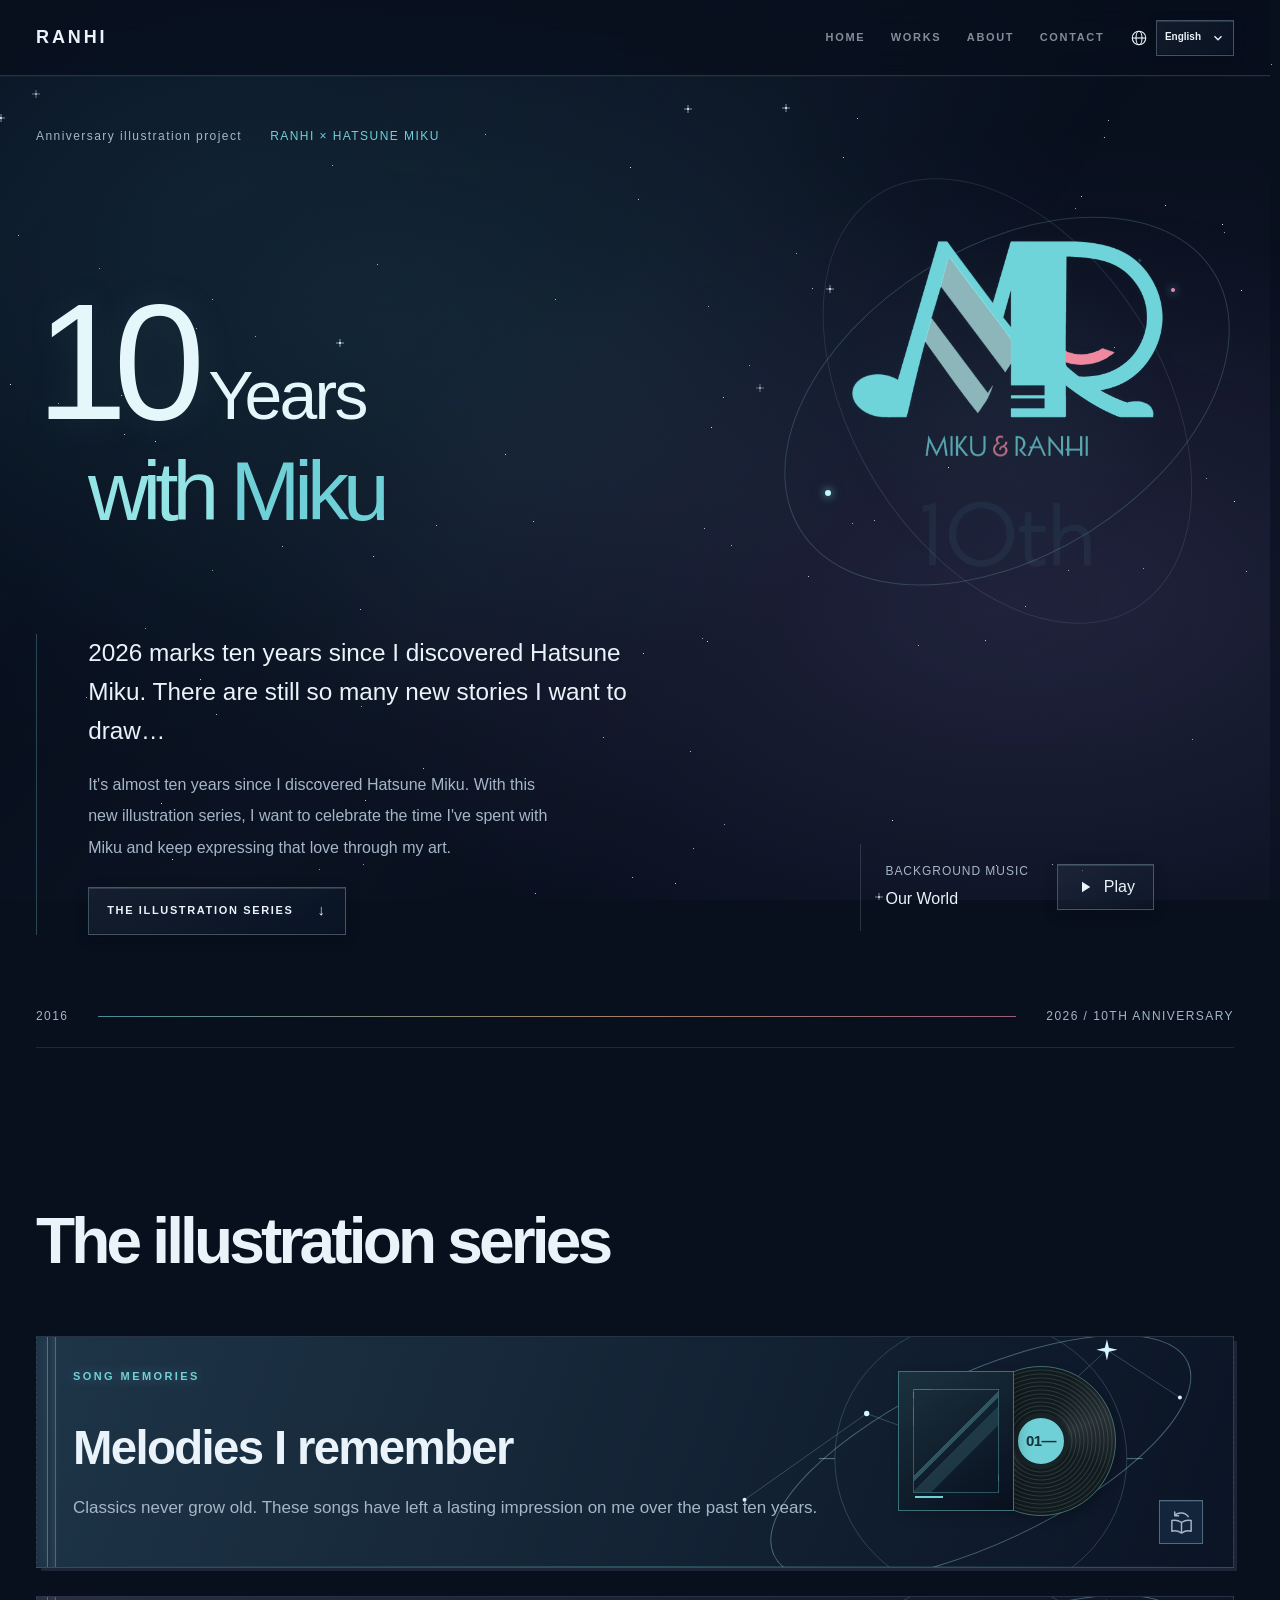
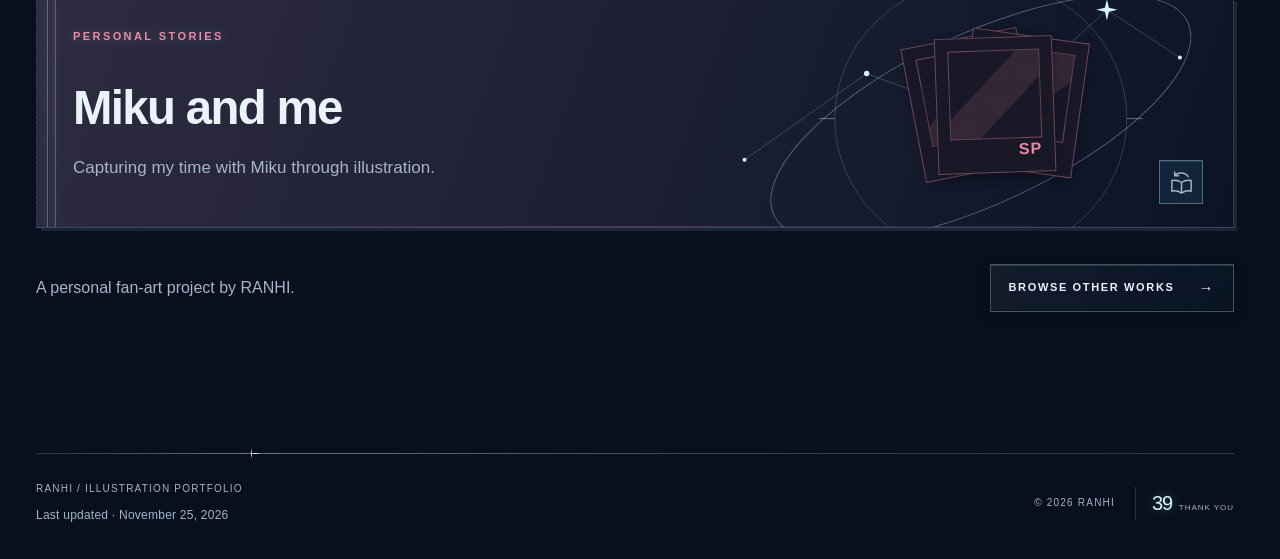
==== commit d5cb1f86: "Update artist timeline with focused study and a present-day mentorship milestone" ====
--- a/10-years-with-miku/index.html
+++ b/10-years-with-miku/index.html
@@ -10,7 +10,7 @@
     <link rel="apple-touch-icon" href="../images/favicon.png" />
     <script src="../theme.js?v=20261123-1"></script>
     <style>html[data-i18n-state="loading"] body { visibility: hidden; }</style>
-    <script src="../i18n.js?v=20261123-1"></script>
+    <script src="../i18n.js?v=20261125-1"></script>
     <script src="../anniversary-music.js?v=20261007-1" defer></script>
     <script src="../anniversary-books.js?v=20261112-5" defer></script>
     <script src="../logo-reveal.js?v=20261005-2" defer></script>
@@ -240,7 +240,7 @@
     <footer class="footer container">
       <div class="footer-meta">
         <span lang="en">RANHI / ILLUSTRATION PORTFOLIO</span>
-        <span class="last-updated"><span data-i18n="lastUpdated">Last updated</span> · <time data-last-updated datetime="2026-11-24">November 24, 2026</time></span>
+        <span class="last-updated"><span data-i18n="lastUpdated">Last updated</span> · <time data-last-updated datetime="2026-11-25">November 25, 2026</time></span>
       </div>
       <div class="footer-signoff">
         <span>© 2026 RANHI</span>
--- a/i18n.css
+++ b/i18n.css
@@ -289,7 +289,7 @@
   padding: 32px 0;
   border-top: 1px solid var(--line);
 }
-.artist-timeline time {
+.artist-timeline :is(time, .timeline-date) {
   font-size: 18px;
   font-weight: 700;
   color: var(--accent, var(--aqua));
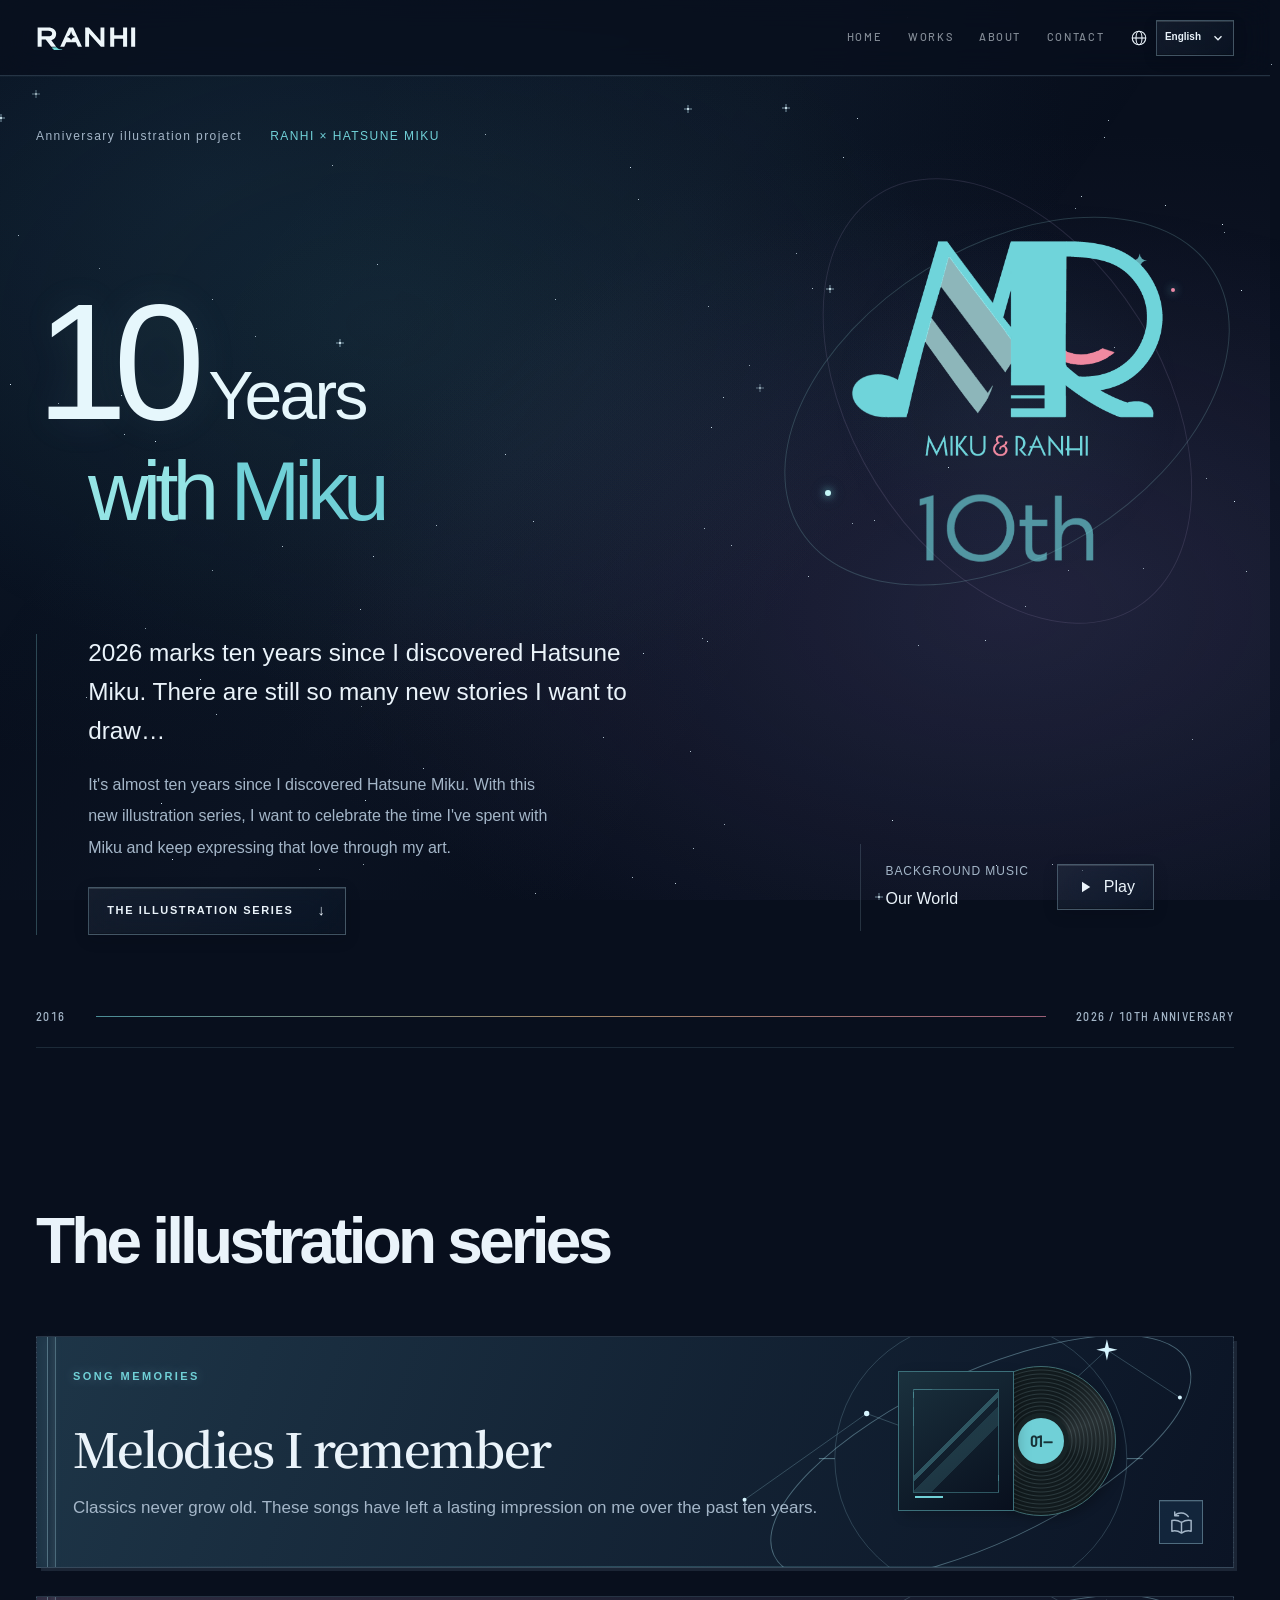
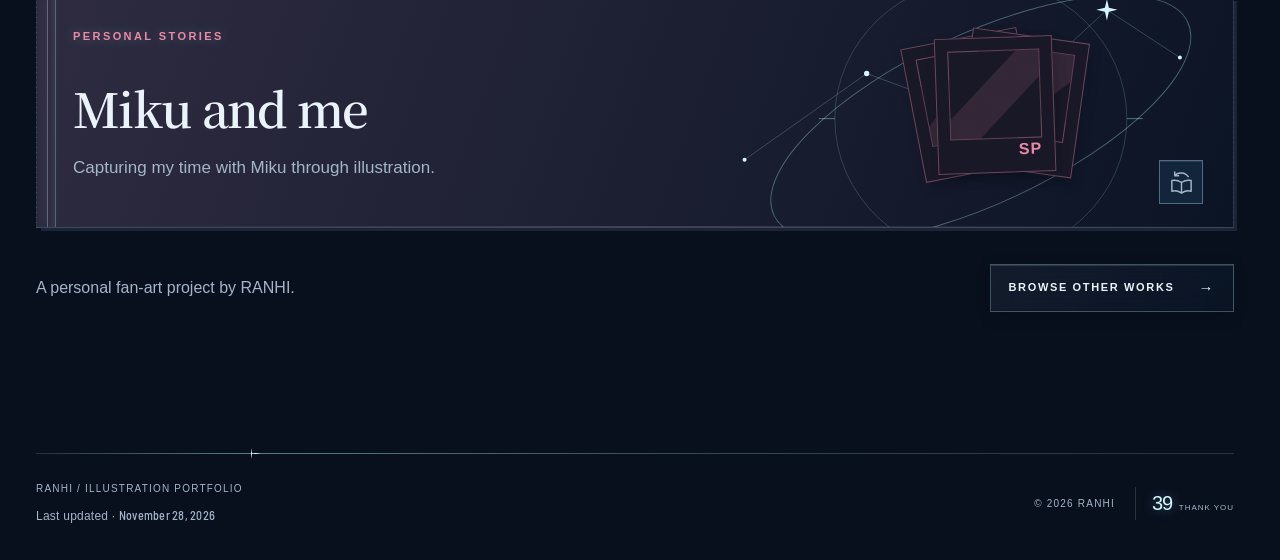
==== commit 8a09a4a7: "Refresh portfolio identity, cover layout, and artwork typography" ====
--- a/10-years-with-miku/index.html
+++ b/10-years-with-miku/index.html
@@ -14,21 +14,27 @@
     <script src="../anniversary-music.js?v=20261007-1" defer></script>
     <script src="../anniversary-books.js?v=20261112-5" defer></script>
     <script src="../logo-reveal.js?v=20261005-2" defer></script>
-    <link rel="stylesheet" href="../style.css?v=20261112-5" />
+    <link rel="stylesheet" href="../style.css?v=20261127-2" />
     <link rel="stylesheet" href="../theme.css?v=20261124-1" />
     <link rel="stylesheet" href="../i18n.css?v=20261124-1" />
-    <link rel="stylesheet" href="../anniversary.css?v=20261112-11" />
+    <link rel="stylesheet" href="../anniversary.css?v=20261127-2" />
     <link rel="stylesheet" href="../image-viewer.css?v=20261112-1" />
     <script src="../image-viewer.js?v=20261112-1" defer></script>
     <link rel="stylesheet" href="../atmosphere.css?v=20261124-3" />
     <link rel="stylesheet" href="../anniversary-hero.css?v=20261124-1" />
     <script src="../stars.js?v=20261123-2" defer></script>
     <script src="../language-menu.js?v=20261124-1" defer></script>
+    <link rel="stylesheet" href="../fonts/type.css?v=20261127-1" />
   </head>
   <body class="anniversary-page" data-page-title="anniversaryTitle" data-page-description="anniversaryDescription">
     <header class="site-header">
       <div class="container nav">
-        <a class="brand" href="../">RANHI</a>
+        <a class="brand" href="../" aria-label="RANHI home">
+          <svg class="brand-wordmark" viewBox="0 0 124 32" aria-hidden="true" focusable="false">
+            <use href="../images/ranhi-wordmark.svg?v=3#wordmark"></use>
+            <use class="brand-glint" href="../images/ranhi-wordmark.svg?v=3#wordmark"></use>
+          </svg>
+        </a>
         <nav class="navlinks" aria-label="Primary">
           <a href="../" data-i18n="home">HOME</a><a href="../works/" data-i18n="works">WORKS</a>
           <a href="../about/" data-i18n="about">ABOUT</a><a href="../contact/" data-i18n="contact">CONTACT</a>
@@ -240,7 +246,7 @@
     <footer class="footer container">
       <div class="footer-meta">
         <span lang="en">RANHI / ILLUSTRATION PORTFOLIO</span>
-        <span class="last-updated"><span data-i18n="lastUpdated">Last updated</span> · <time data-last-updated datetime="2026-11-25">November 25, 2026</time></span>
+        <span class="last-updated"><span data-i18n="lastUpdated">Last updated</span> · <time data-last-updated datetime="2026-11-28">November 28, 2026</time></span>
       </div>
       <div class="footer-signoff">
         <span>© 2026 RANHI</span>
--- a/style.css
+++ b/style.css
@@ -58,9 +58,47 @@
   justify-content: space-between;
 }
 .brand {
-  font-size: 18px;
-  font-weight: 800;
-  letter-spacing: 0.16em;
+  display: inline-flex;
+  align-items: center;
+  justify-self: start;
+  width: 100px;
+  min-height: 44px;
+}
+.brand-wordmark { display: block; width: 100%; height: auto; }
+.brand-glint {
+  --wordmark-ink: #75f9ed;
+  opacity: 0;
+  pointer-events: none;
+}
+.brand:focus-visible { outline: 2px solid var(--accent); outline-offset: 3px; }
+.brand:focus-visible, .brand:hover { --wordmark-ink: #c7f4ee; }
+@media (prefers-reduced-motion: no-preference) {
+  .brand:focus-visible .brand-glint { animation: brand-trace 760ms ease-in-out; }
+  @media (hover: hover) {
+    .brand:hover .brand-glint { animation: brand-trace 760ms ease-in-out; }
+  }
+}
+@keyframes brand-trace {
+  from { opacity: 1; clip-path: polygon(-40% 0, -10% 0, -20% 100%, -50% 100%); }
+  to { opacity: 1; clip-path: polygon(115% 0, 145% 0, 135% 100%, 105% 100%); }
+}
+.profile-name {
+  display: flex;
+  align-items: center;
+  gap: clamp(14px, 2.4vw, 34px);
+  width: fit-content;
+  max-width: 100%;
+}
+.profile-wordmark { display: block; width: clamp(180px, 36vw, 490px); max-width: 78vw; height: auto; }
+.profile-seal {
+  display: inline-block;
+  writing-mode: vertical-rl;
+  padding: .38em .21em;
+  border: 1px solid currentColor;
+  color: #e5a2b0;
+  font: 500 clamp(16px, 2.1vw, 27px)/1.1 "Songti SC", SimSun, serif;
+  letter-spacing: .09em;
+  transform: rotate(4deg);
 }
 .navlinks {
   display: flex;
@@ -139,6 +177,11 @@
   letter-spacing: -0.075em;
   margin: 30px 0 23px;
 }
+.cover-wordmark {
+  display: block;
+  width: min(100%, clamp(190px, 25vw, 330px));
+  height: auto;
+}
 .hero-subtitle {
   font-size: clamp(17px, 2.1vw, 25px);
   line-height: 1.1;
@@ -459,7 +502,7 @@
     letter-spacing: 0.11em;
   }
   .brand {
-    font-size: 16px;
+    width: min(84px, 100%);
   }
   .hero {
     padding: 100px 0 32px;
--- a/theme.css
+++ b/theme.css
@@ -144,9 +144,11 @@
 }
 .home-intro-pending .glass-panel {
   transition:
-    opacity var(--home-intro-duration) ease,
-    transform var(--home-intro-duration) cubic-bezier(0.2, 0.75, 0.22, 1),
-    filter var(--home-intro-duration) ease;
+    clip-path var(--home-intro-duration) cubic-bezier(.22,.72,.22,1),
+    opacity var(--home-intro-duration) ease;
+}
+.home-intro-pending .glass-panel > * {
+  transition: transform var(--home-intro-duration) cubic-bezier(.22,.72,.22,1);
 }
 .home-intro-pending:not(.home-intro-revealing) .site-header--overlay {
   opacity: 0;
@@ -154,8 +156,13 @@
 }
 .home-intro-pending:not(.home-intro-revealing) .glass-panel {
   opacity: 0;
-  transform: translateX(58px) scale(0.98);
-  filter: blur(8px);
+  clip-path: inset(0 0 0 100%);
+}
+.home-intro-pending:not(.home-intro-revealing) .glass-panel > * {
+  transform: translateY(9px);
+}
+.home-intro-pending.home-intro-revealing .glass-panel {
+  clip-path: inset(0);
 }
 .home-intro-pending.home-intro-revealing .site-header--overlay,
 .home-intro-pending.home-intro-revealing .glass-panel {
--- a/anniversary.css
+++ b/anniversary.css
@@ -10,7 +10,7 @@
 }
 .anniversary-promo {
   display: grid;
-  grid-template-columns: 150px minmax(0, 1fr) auto;
+  grid-template-columns: clamp(112px, 13vw, 160px) minmax(0, 1fr) auto;
   align-items: center;
   gap: clamp(24px, 4vw, 58px);
   margin-bottom: 0;
@@ -27,6 +27,44 @@
   outline: 2px solid var(--accent);
   outline-offset: 5px;
 }
+.promo-book {
+  position: relative;
+  display: block;
+  aspect-ratio: 4 / 5;
+  perspective: 540px;
+  transform: rotate(-4deg);
+  border: 1px solid #879b9e;
+  box-shadow: 2px 1px #27394b, 4px 2px #899a9d, 6px 3px #243546, 7px 12px 18px #03081480;
+}
+.promo-page, .promo-cover {
+  position: absolute;
+  inset: 0;
+  width: 100%;
+  height: 100%;
+}
+.promo-page { object-fit: cover; object-position: 52% center; }
+.promo-cover {
+  display: grid;
+  place-items: center;
+  transform-origin: left center;
+  transform: rotateY(-9deg);
+  border: 1px solid #72999c;
+  background: linear-gradient(90deg, #112d38 3%, #56767a 4%, #193e49 6%, #112733 56%, #10202d);
+}
+.promo-cover::before {
+  content: "";
+  position: absolute;
+  inset: 7% 7% 7% 12%;
+  border: 1px solid #7ca6a64d;
+}
+.promo-cover .anniversary-logo { width: 66%; margin-left: 5%; }
+@media (prefers-reduced-motion: no-preference) {
+  .promo-cover { transition: transform 520ms cubic-bezier(.2,.65,.25,1); }
+  .anniversary-promo:focus-visible .promo-cover { transform: rotateY(-45deg); }
+  @media (hover: hover) {
+    .anniversary-promo:hover .promo-cover { transform: rotateY(-45deg); }
+  }
+}
 .anniversary-logo {
   display: block;
   width: 100%;
@@ -35,10 +73,16 @@
   overflow: hidden;
 }
 .anniversary-promo h2 {
-  font-size: clamp(26px, 3.5vw, 44px);
+  font-size: clamp(29px, 3.6vw, 54px);
   line-height: 1.12;
   letter-spacing: -0.04em;
   margin: 10px 0 14px;
+}
+.anniversary-promo h2 em {
+  font-family: Georgia, "Times New Roman", serif;
+  font-weight: 400;
+  color: #c7e6e3;
+  white-space: nowrap;
 }
 .anniversary-promo p {
   margin: 0;
@@ -51,10 +95,14 @@
   color: var(--muted);
 }
 .anniversary-promo-cta {
-  display: flex;
+  display: inline-flex;
+  justify-self: start;
   align-items: center;
-  gap: 24px;
-  padding: 14px 0;
+  gap: 1em;
+  padding: .75em 1em;
+  border: 1px solid #9cc6c45c;
+  color: #dcf4f0;
+  background: #132b36;
   font-size: 16px;
   white-space: nowrap;
 }
@@ -601,8 +649,8 @@
 }
 .series-sheet .senbonzakura .song-edition-heading h4 {
   position: relative; margin: 0; font-size: clamp(36px, 4.5vw, 64px);
-  font-family: "Yu Mincho", "Hiragino Mincho ProN", "Noto Serif CJK SC", "Songti SC", Georgia, serif;
-  font-weight: 700; line-height: 1.4; letter-spacing: .06em;
+  font-family: var(--artwork-serif);
+  font-weight: 600; line-height: 1.4; letter-spacing: .06em;
   text-shadow: 0 2px 16px var(--paper);
 }
 .song-edition-heading::before { content: ""; display: block; width: 44px; height: 3px; margin-bottom: 22px; background: var(--sakura-ink); }
@@ -740,7 +788,7 @@
 }
 @media (max-width: 900px) {
   .anniversary-promo { grid-template-columns: 120px minmax(0, 1fr); }
-  .anniversary-promo-cta { grid-column: 2; padding: 0; }
+  .anniversary-promo-cta { grid-column: 2; }
   .anniversary-stage { gap: 32px; }
   .anniversary-emblem { padding: 24px; }
 }
@@ -753,9 +801,9 @@
   .anniversary-thread { margin-inline: 0; }
   .anniversary-waiting { grid-template-columns: 1fr; }
   .anniversary-monogram { font-size: 100px; }
-  .anniversary-promo { grid-template-columns: 1fr; gap: 20px; }
-  .anniversary-promo .anniversary-logo { width: 110px; }
-  .anniversary-promo-cta { grid-column: 1; }
+  .anniversary-promo { grid-template-columns: minmax(54px, 23%) minmax(0, 1fr); gap: 16px; }
+  .anniversary-promo .promo-book { align-self: start; }
+  .anniversary-promo-cta { grid-column: 2; white-space: normal; font-size: 14px; }
 }
 
 /* Alternate song sleeves by entry order; the reading order stays image-first on mobile. */
--- a/atmosphere.css
+++ b/atmosphere.css
@@ -93,10 +93,71 @@
   box-shadow: 0 1px 0 #e0f4ff08;
 }
 .site-header--overlay:not(.is-scrolled) { background: transparent; }
-.glass-panel {
-  border-top: 1px solid #c4f4ff80;
-  background: linear-gradient(120deg, #0c1c31bd, #101d32a6);
-  box-shadow: inset 0 1px #efffff14, 0 24px 60px #02071130;
+.home-page .hero {
+  min-height: 100svh;
+  align-content: end;
+  padding: 118px 0 clamp(24px, 5svh, 64px);
+}
+.hero .hero-layout {
+  width: min(92%, 1560px);
+  margin-inline: auto;
+}
+.hero .glass-panel {
+  position: relative;
+  width: min(100%, clamp(350px, 34vw, 470px));
+  padding: clamp(20px, 2.3vw, 34px);
+  background: linear-gradient(112deg, #0a1b2ed9, #0c2439af 58%, #19394b77);
+  border: 1px solid #d1f6ff42;
+  box-shadow: inset 0 1px #efffff28, 0 12px 34px #02071136;
+  backdrop-filter: blur(12px);
+  -webkit-backdrop-filter: blur(12px);
+}
+.cover-edition {
+  display: flex;
+  align-items: center;
+  gap: 10px;
+  color: #c7e5e9;
+  font: 500 14px/1 var(--catalogue-font, sans-serif);
+  letter-spacing: .12em;
+}
+.cover-edition::before {
+  content: "";
+  width: 9px;
+  height: 9px;
+  background: #bbf5ed;
+  clip-path: polygon(50% 0,60% 39%,100% 50%,60% 61%,50% 100%,40% 61%,0 50%,40% 39%);
+}
+.cover-edition::after {
+  content: "";
+  flex: 1;
+  height: 1px;
+  background: linear-gradient(90deg, #b9eded75, transparent);
+}
+.hero .glass-panel h1 { margin: 12px 0 16px; }
+.hero .cover-wordmark { width: min(85%, 280px); }
+.hero .glass-panel .hero-footer {
+  margin: 0;
+  padding: 0;
+  border: 0;
+  gap: 12px;
+  align-items: end;
+}
+.hero .glass-panel .hero-subtitle {
+  font-size: clamp(15px, 1.2vw, 18px);
+  line-height: 1.3;
+  letter-spacing: .07em;
+  color: #edf4f6;
+}
+.hero-subtitle:lang(zh) br { display: none; }
+.hero-footer .hero-subtitle:lang(zh) { font-size: 21px; letter-spacing: .08em; }
+@media (max-width: 760px) {
+  .home-page .hero { padding-bottom: max(18px, env(safe-area-inset-bottom)); }
+  .hero .hero-layout { width: calc(100% - 32px); }
+  .hero .glass-panel { width: min(100%, 340px); padding: 17px 21px; }
+  .hero .cover-wordmark { width: min(73%, 194px); }
+  .hero .glass-panel h1 { margin: 8px 0; }
+  .hero .hero-background { background-position: 39% center; }
+  .hero .glass-panel .hero-footer a { min-height: 44px; padding: 8px 14px; }
 }
 .artist-intro { background: linear-gradient(110deg, #162d3c66, #151d3266, #22304438); }
 .anniversary-promo { background: linear-gradient(110deg, #17344466, #26213a42); }
@@ -441,24 +502,25 @@
   text-align: center;
   cursor: pointer;
 }
+.constellation-node::before,
+.constellation-node::after {
+  content: "";
+  position: absolute;
+  box-sizing: border-box;
+  left: 50%;
+  top: 0;
+  translate: -50% -50%;
+}
 .constellation-node::before {
-  content: "";
-  position: absolute;
   width: 10px;
   height: 10px;
-  left: calc(50% - 5px);
-  top: -5px;
   background: #c6eaf4;
   clip-path: polygon(50% 0, 62% 38%, 100% 50%, 62% 62%, 50% 100%, 38% 62%, 0 50%, 38% 38%);
   transition: transform 300ms ease, background-color 300ms ease;
 }
 .constellation-node::after {
-  content: "";
-  position: absolute;
   width: 28px;
   height: 28px;
-  top: -14px;
-  left: calc(50% - 14px);
   border: 1px solid #c2f4ff00;
   border-radius: 50%;
   box-shadow: 0 0 22px #bceeff00;
--- a/fonts/type.css
+++ b/fonts/type.css
@@ -0,0 +1,62 @@
+/* Titles use regional glyphs. Each subset includes the published titles and Latin letters. */
+@font-face {
+  font-family: "Portfolio Serif SC";
+  src: url("serif-sc.ttf") format("truetype");
+  font-weight: 600;
+  font-display: swap;
+}
+@font-face {
+  font-family: "Portfolio Serif TC";
+  src: url("serif-tc.ttf") format("truetype");
+  font-weight: 600;
+  font-display: swap;
+}
+@font-face {
+  font-family: "Portfolio Serif JP";
+  src: url("serif-jp.ttf") format("truetype");
+  font-weight: 600;
+  font-display: swap;
+}
+@font-face {
+  font-family: "Barlow Semi Condensed";
+  src: url("barlow-catalogue.ttf") format("truetype");
+  font-weight: 500;
+  font-display: swap;
+}
+@font-face {
+  font-family: Barlow;
+  src: url("barlow-interface.ttf") format("truetype");
+  font-weight: 500;
+  font-display: swap;
+}
+:root {
+  --artwork-serif: "Portfolio Serif SC", "Noto Serif SC", Georgia, serif;
+  --catalogue-font: "Barlow Semi Condensed", system-ui, sans-serif;
+}
+:root:lang(zh-Hant) { --artwork-serif: "Portfolio Serif TC", "Noto Serif TC", Georgia, serif; }
+:root:lang(ja) { --artwork-serif: "Portfolio Serif JP", "Noto Serif JP", Georgia, serif; }
+
+[data-artwork-title],
+.series-sheet .series-art-copy h4,
+.series-sheet .song-edition-heading h4,
+.series-path strong,
+.series-track-heading h3 {
+  font-family: var(--artwork-serif);
+  font-weight: 600;
+}
+[data-artwork-title] { line-height: 1.25; letter-spacing: 0; }
+.detail-info [data-artwork-title] { line-height: 1.25; overflow-wrap: anywhere; }
+.navlinks > a:lang(en) { font-family: Barlow, system-ui, sans-serif; font-weight: 500; }
+
+.catalogue-value, .card-meta, .hero-footer > span,
+time, .constellation-year, .contact-group-number, .anniversary-dateline,
+.anniversary-work-badge b, .series-code, .record-catalog,
+.series-album-number, .cover-record-disc span {
+  font-family: var(--catalogue-font);
+  font-variant-numeric: tabular-nums;
+}
+.detail-info .catalogue-value, .detail-info .anniversary-work-badge b {
+  font-size: 17px;
+  font-weight: 500;
+  letter-spacing: .04em;
+}
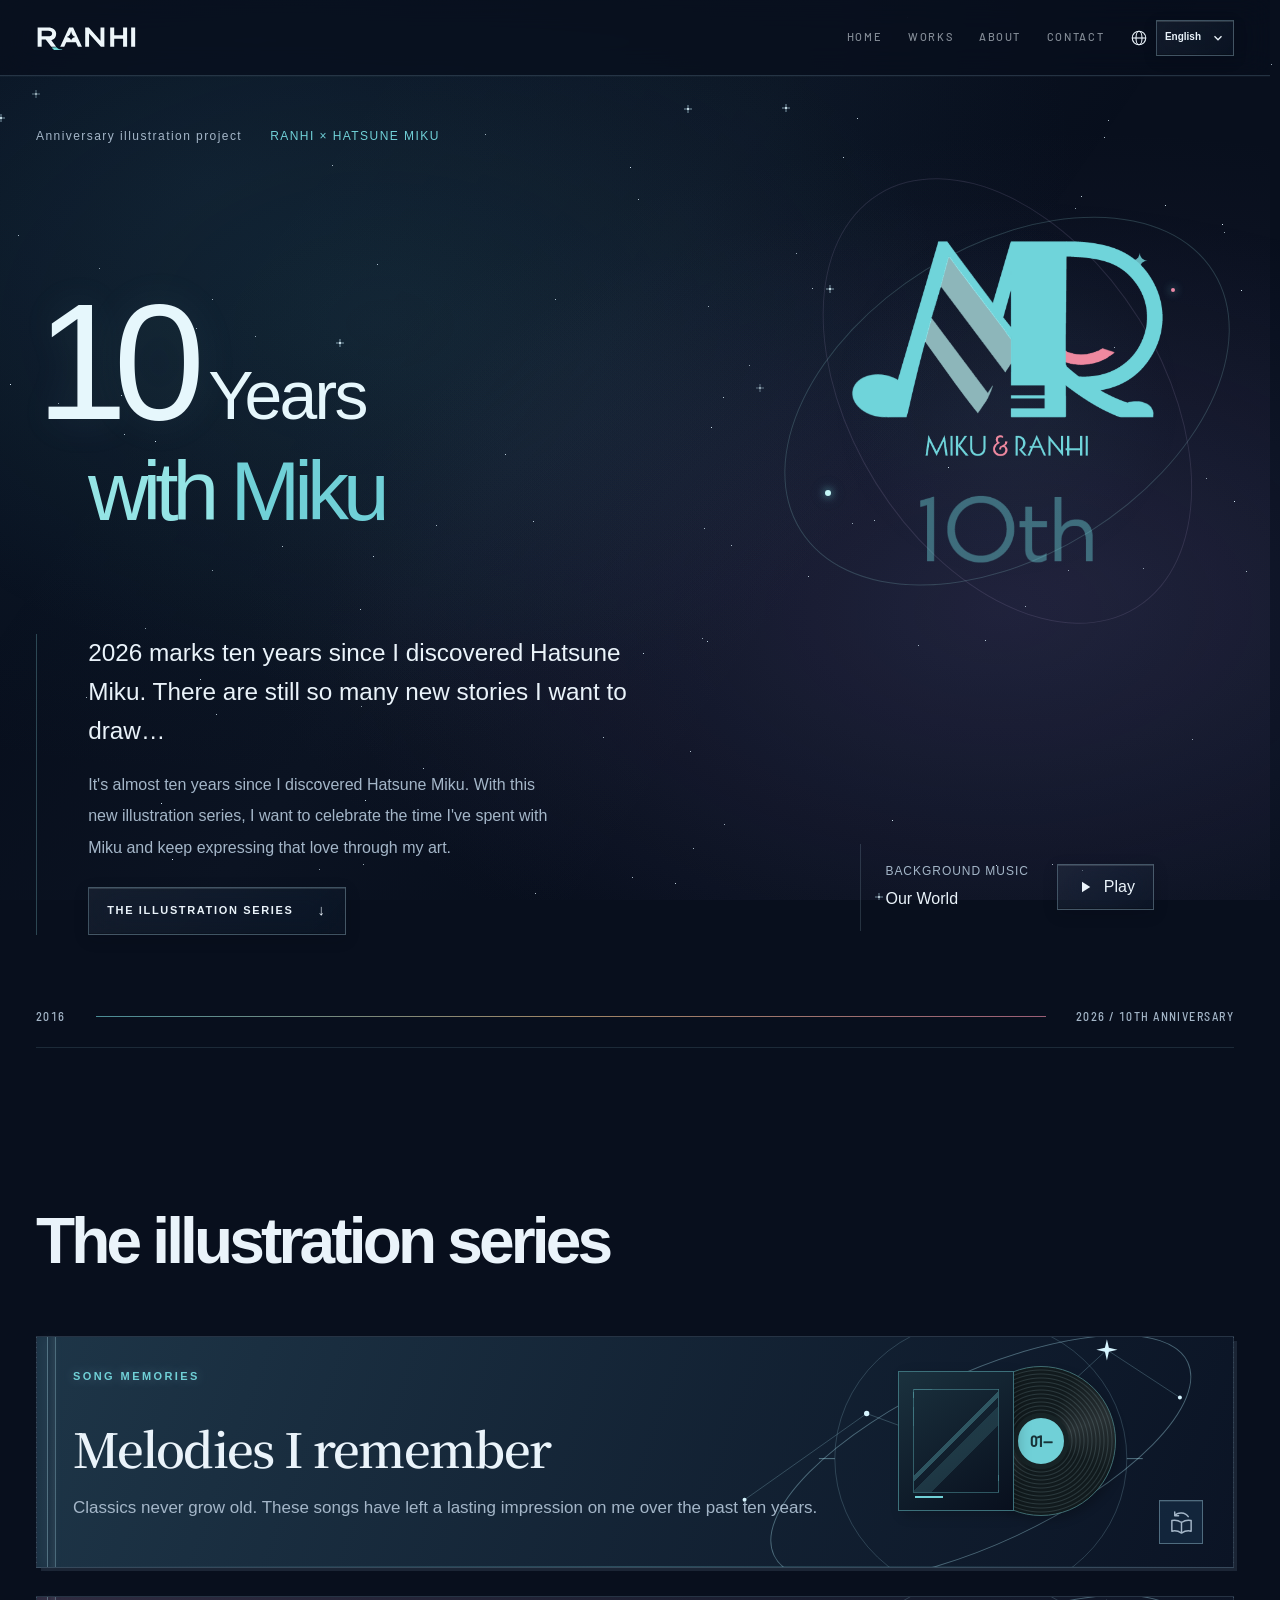
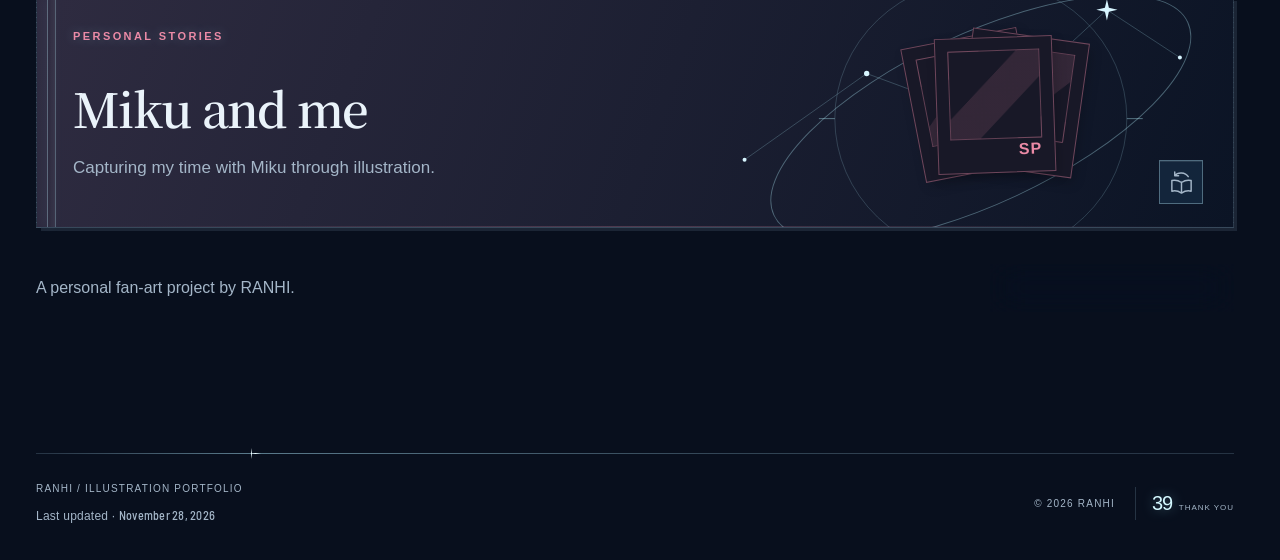
==== commit a92b4d92: "Feature Ranhi's DECORATOR silhouette on the anniversary page" ====
--- a/10-years-with-miku/index.html
+++ b/10-years-with-miku/index.html
@@ -10,7 +10,7 @@
     <link rel="apple-touch-icon" href="../images/favicon.png" />
     <script src="../theme.js?v=20261123-1"></script>
     <style>html[data-i18n-state="loading"] body { visibility: hidden; }</style>
-    <script src="../i18n.js?v=20261125-1"></script>
+    <script src="../i18n.js?v=20261128-decorator"></script>
     <script src="../anniversary-music.js?v=20261007-1" defer></script>
     <script src="../anniversary-books.js?v=20261112-5" defer></script>
     <script src="../logo-reveal.js?v=20261005-2" defer></script>
@@ -175,8 +175,8 @@
             <div class="record-sleeve">
               <span class="record-disc" aria-hidden="true"><span>02</span></span>
               <div class="series-album-art">
-                <a class="series-art-link" href="../images/02-decorator-preview.svg">
-                  <img src="../images/02-decorator-preview.svg" width="1200" height="1200" loading="lazy" decoding="async" alt="DECORATOR — geometric teaser cover for illustration 02" />
+                <a class="series-art-link" href="../images/02-decorator-silhouette.webp">
+                  <img src="../images/02-decorator-silhouette.webp" width="1600" height="1600" loading="lazy" decoding="async" alt="DECORATOR — Miku’s teal silhouette with outstretched arms against a midnight-blue background" />
                 </a>
               </div>
               <p class="record-catalog" lang="en"><span>M&amp;R 10TH</span><span>02</span></p>
--- a/style.css
+++ b/style.css
@@ -129,9 +129,17 @@
 .hero-background {
   position: absolute;
   inset: -22px;
-  background: url("images/cover-the-new-mirai.webp") center/cover no-repeat;
-  filter: brightness(0.77) saturate(0.84) blur(5px);
   z-index: -2;
+}
+.hero-background img {
+  width: 100%;
+  height: 100%;
+  object-fit: cover;
+}
+/* The cover can paint while localized text is still waiting for its dictionary. */
+html[data-i18n-state="loading"] .hero-background,
+html[data-i18n-state="loading"] .hero-shade {
+  visibility: visible;
 }
 .hero-shade {
   position: absolute;
@@ -509,7 +517,6 @@
     min-height: 760px;
   }
   .hero-background {
-    background-position: 45% center;
     inset: -15px;
   }
   .glass-panel {
--- a/anniversary.css
+++ b/anniversary.css
@@ -1,69 +1,8 @@
 /* A separate visual identity, using the colours of the original anniversary logo. */
-.anniversary-page,
-.anniversary-promo {
+.anniversary-page {
   --anniversary-mint: #70d0d7;
   --anniversary-peach: #f2c58b;
   --anniversary-pink: #eb8aa6;
-}
-.anniversary-entry {
-  padding-top: clamp(48px, 7vw, 96px);
-}
-.anniversary-promo {
-  display: grid;
-  grid-template-columns: clamp(112px, 13vw, 160px) minmax(0, 1fr) auto;
-  align-items: center;
-  gap: clamp(24px, 4vw, 58px);
-  margin-bottom: 0;
-  padding: clamp(24px, 4vw, 48px);
-  border-block: 1px solid var(--line);
-  background: linear-gradient(110deg, #70d0d716, #f2c58b12);
-  transition: background-color 350ms ease, border-color 350ms ease;
-}
-.anniversary-promo:hover {
-  border-color: var(--anniversary-mint);
-  background-color: #70d0d709;
-}
-.anniversary-promo:focus-visible {
-  outline: 2px solid var(--accent);
-  outline-offset: 5px;
-}
-.promo-book {
-  position: relative;
-  display: block;
-  aspect-ratio: 4 / 5;
-  perspective: 540px;
-  transform: rotate(-4deg);
-  border: 1px solid #879b9e;
-  box-shadow: 2px 1px #27394b, 4px 2px #899a9d, 6px 3px #243546, 7px 12px 18px #03081480;
-}
-.promo-page, .promo-cover {
-  position: absolute;
-  inset: 0;
-  width: 100%;
-  height: 100%;
-}
-.promo-page { object-fit: cover; object-position: 52% center; }
-.promo-cover {
-  display: grid;
-  place-items: center;
-  transform-origin: left center;
-  transform: rotateY(-9deg);
-  border: 1px solid #72999c;
-  background: linear-gradient(90deg, #112d38 3%, #56767a 4%, #193e49 6%, #112733 56%, #10202d);
-}
-.promo-cover::before {
-  content: "";
-  position: absolute;
-  inset: 7% 7% 7% 12%;
-  border: 1px solid #7ca6a64d;
-}
-.promo-cover .anniversary-logo { width: 66%; margin-left: 5%; }
-@media (prefers-reduced-motion: no-preference) {
-  .promo-cover { transition: transform 520ms cubic-bezier(.2,.65,.25,1); }
-  .anniversary-promo:focus-visible .promo-cover { transform: rotateY(-45deg); }
-  @media (hover: hover) {
-    .anniversary-promo:hover .promo-cover { transform: rotateY(-45deg); }
-  }
 }
 .anniversary-logo {
   display: block;
@@ -71,40 +10,6 @@
   height: auto;
   aspect-ratio: 506 / 520;
   overflow: hidden;
-}
-.anniversary-promo h2 {
-  font-size: clamp(29px, 3.6vw, 54px);
-  line-height: 1.12;
-  letter-spacing: -0.04em;
-  margin: 10px 0 14px;
-}
-.anniversary-promo h2 em {
-  font-family: Georgia, "Times New Roman", serif;
-  font-weight: 400;
-  color: #c7e6e3;
-  white-space: nowrap;
-}
-.anniversary-promo p {
-  margin: 0;
-  line-height: 1.8;
-}
-.anniversary-kicker {
-  font-size: 13px;
-  font-weight: 600;
-  letter-spacing: 0.1em;
-  color: var(--muted);
-}
-.anniversary-promo-cta {
-  display: inline-flex;
-  justify-self: start;
-  align-items: center;
-  gap: 1em;
-  padding: .75em 1em;
-  border: 1px solid #9cc6c45c;
-  color: #dcf4f0;
-  background: #132b36;
-  font-size: 16px;
-  white-space: nowrap;
 }
 .anniversary-page {
   background:
@@ -787,8 +692,6 @@
   }
 }
 @media (max-width: 900px) {
-  .anniversary-promo { grid-template-columns: 120px minmax(0, 1fr); }
-  .anniversary-promo-cta { grid-column: 2; }
   .anniversary-stage { gap: 32px; }
   .anniversary-emblem { padding: 24px; }
 }
@@ -801,9 +704,6 @@
   .anniversary-thread { margin-inline: 0; }
   .anniversary-waiting { grid-template-columns: 1fr; }
   .anniversary-monogram { font-size: 100px; }
-  .anniversary-promo { grid-template-columns: minmax(54px, 23%) minmax(0, 1fr); gap: 16px; }
-  .anniversary-promo .promo-book { align-self: start; }
-  .anniversary-promo-cta { grid-column: 2; white-space: normal; font-size: 14px; }
 }
 
 /* Alternate song sleeves by entry order; the reading order stays image-first on mobile. */
--- a/atmosphere.css
+++ b/atmosphere.css
@@ -156,7 +156,7 @@
   .hero .glass-panel { width: min(100%, 340px); padding: 17px 21px; }
   .hero .cover-wordmark { width: min(73%, 194px); }
   .hero .glass-panel h1 { margin: 8px 0; }
-  .hero .hero-background { background-position: 39% center; }
+  .hero-background img { object-position: 39% center; }
   .hero .glass-panel .hero-footer a { min-height: 44px; padding: 8px 14px; }
 }
 .artist-intro { background: linear-gradient(110deg, #162d3c66, #151d3266, #22304438); }
